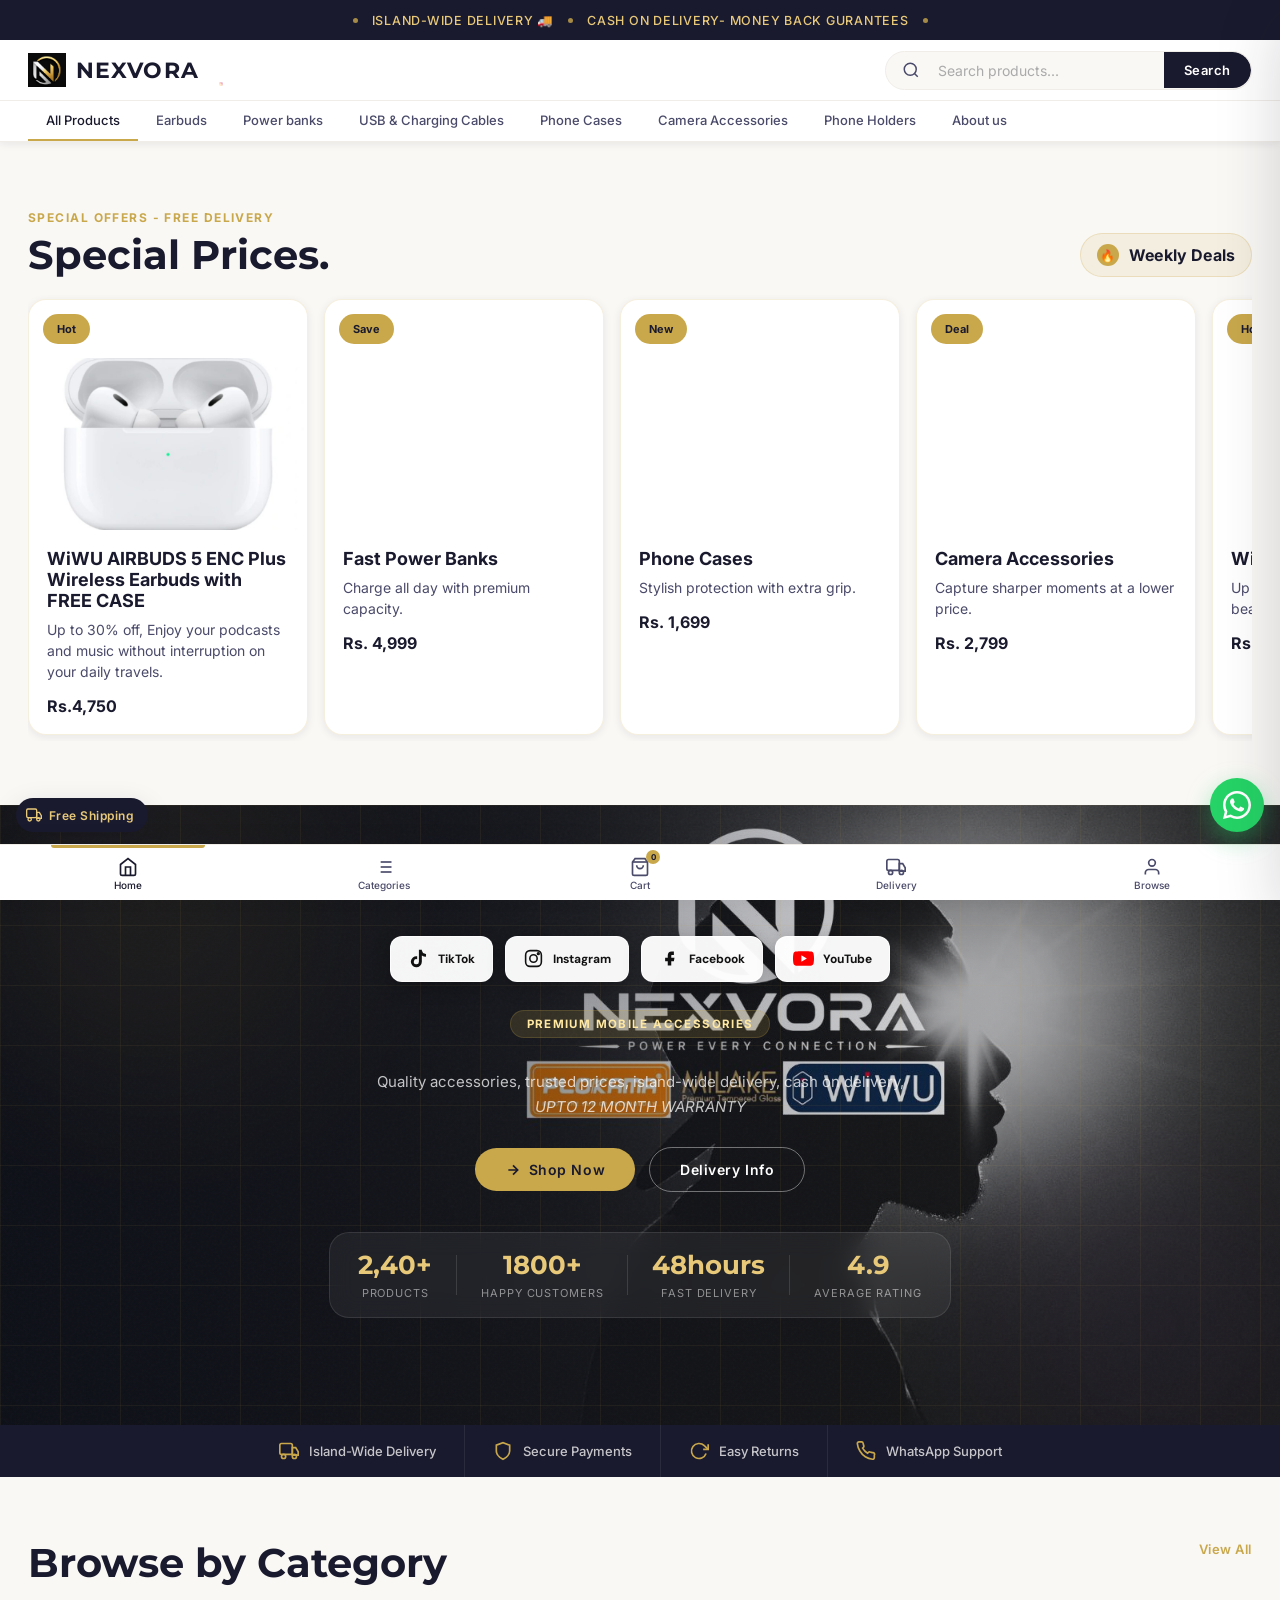
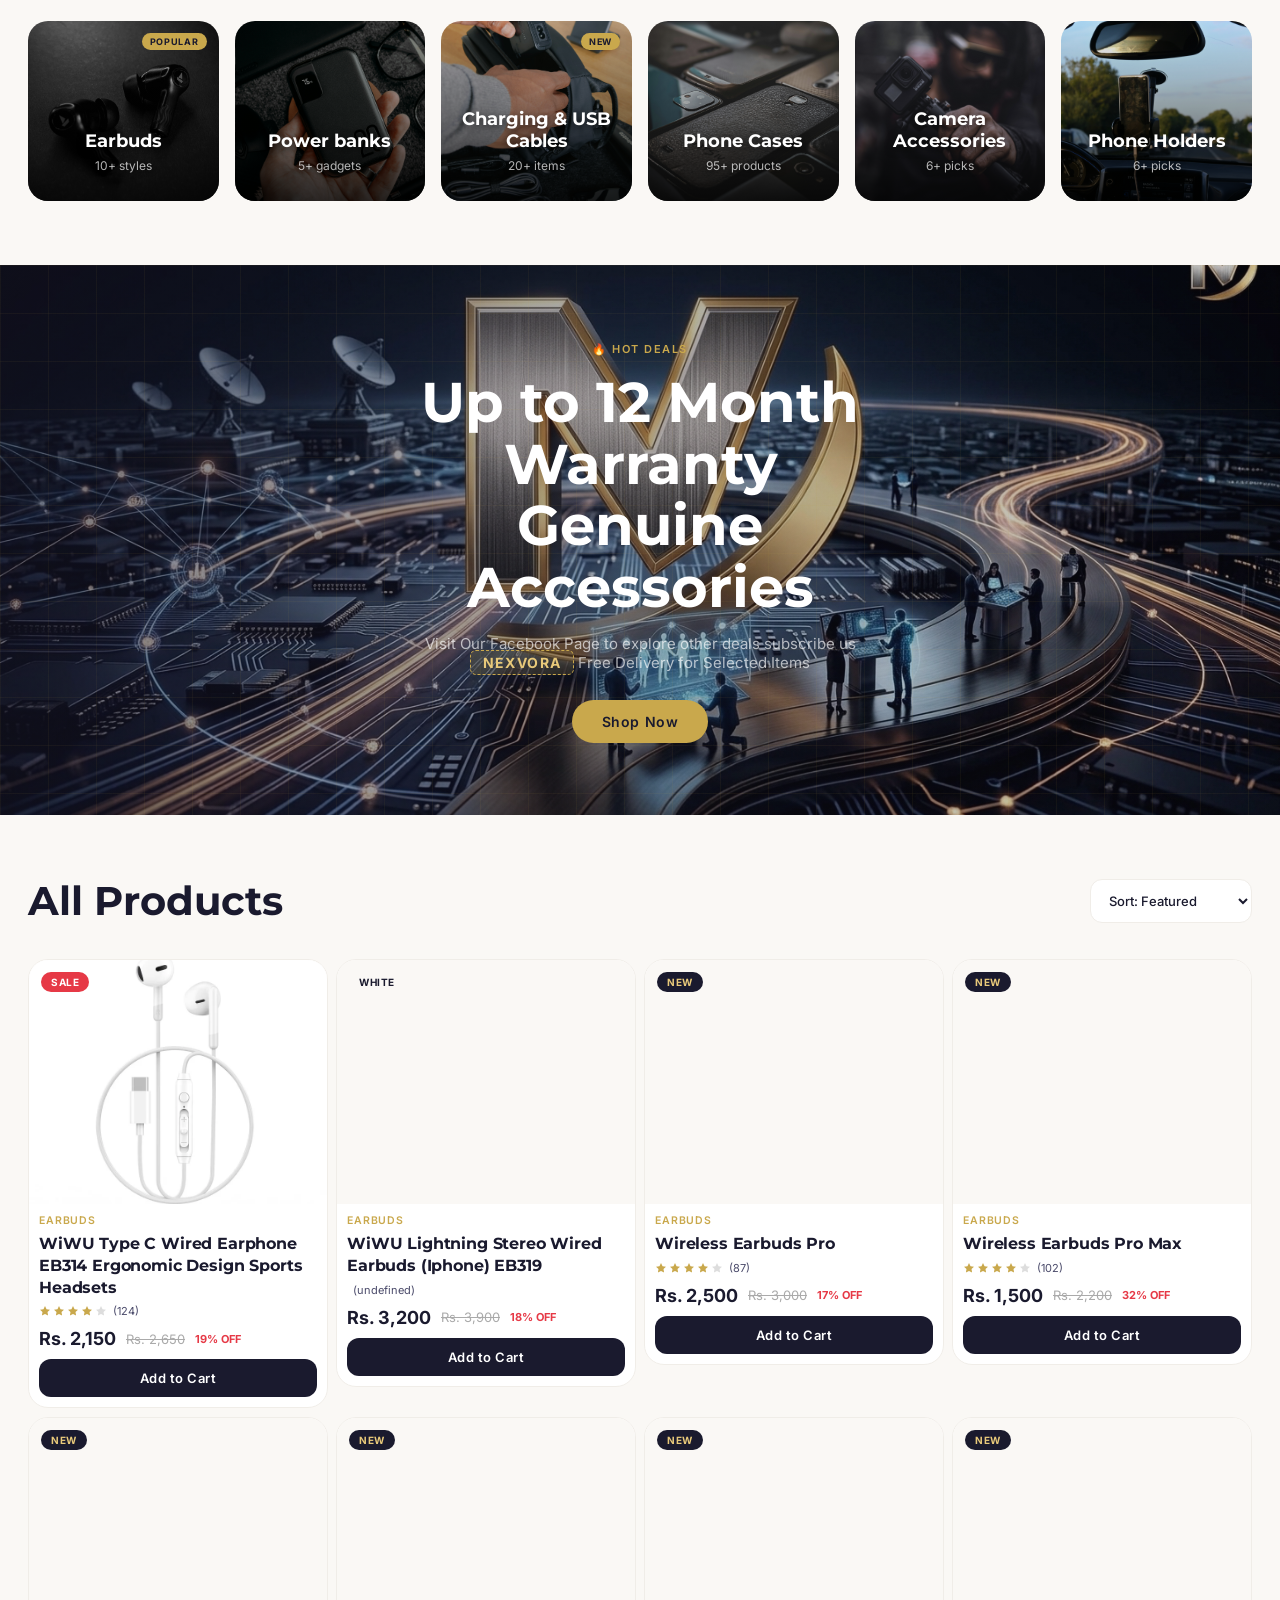
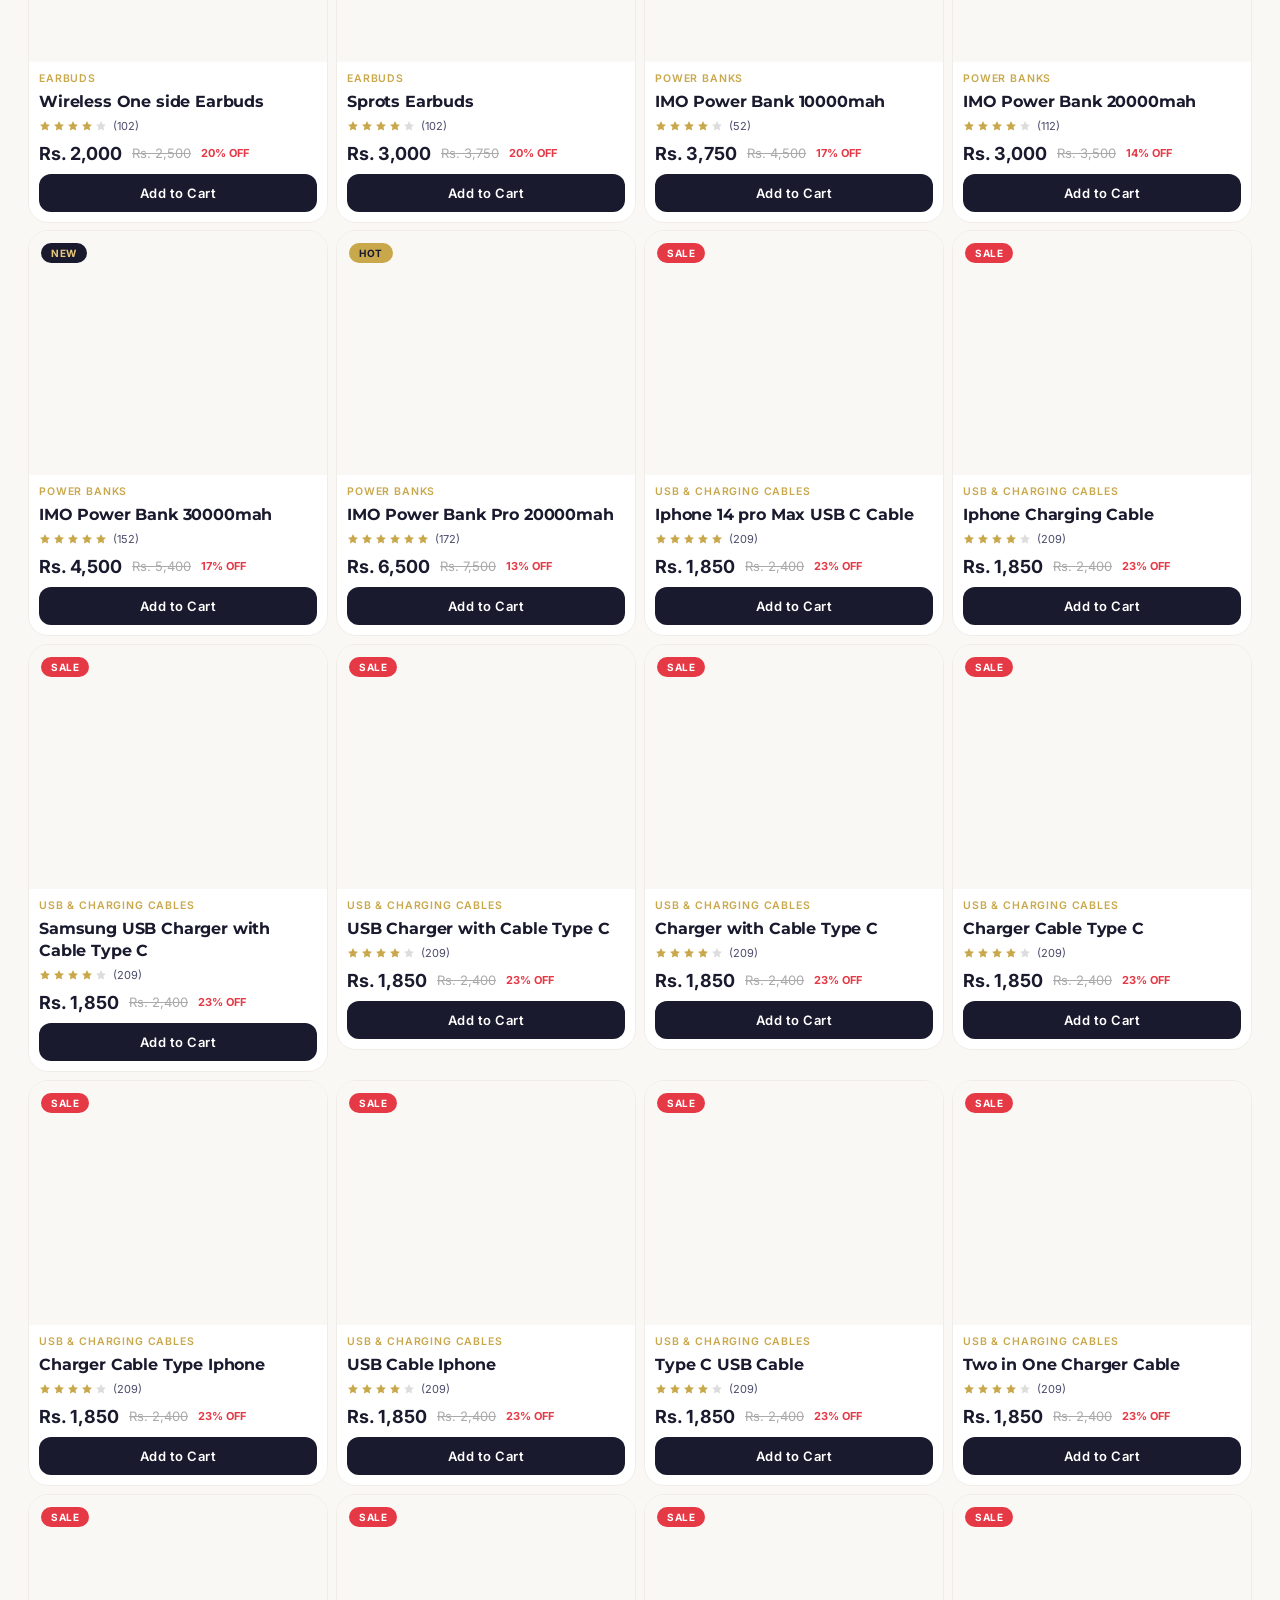
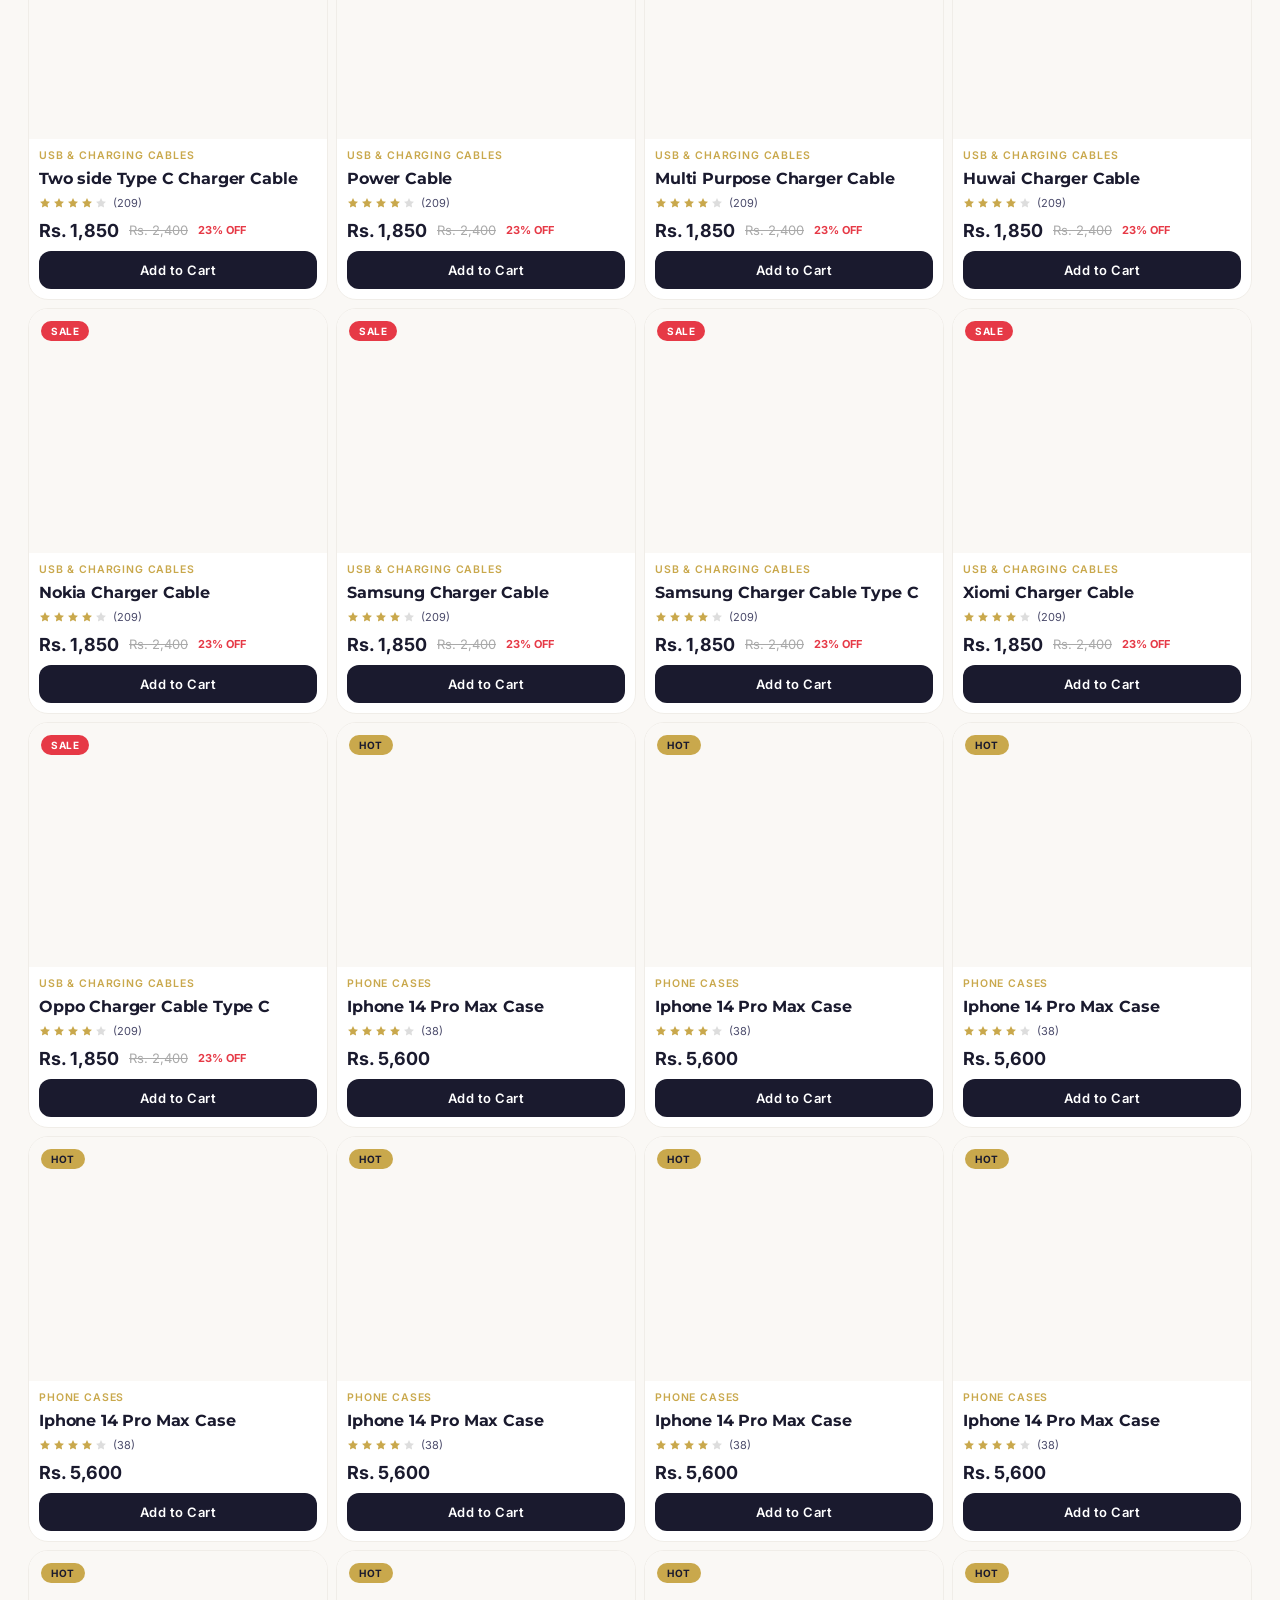
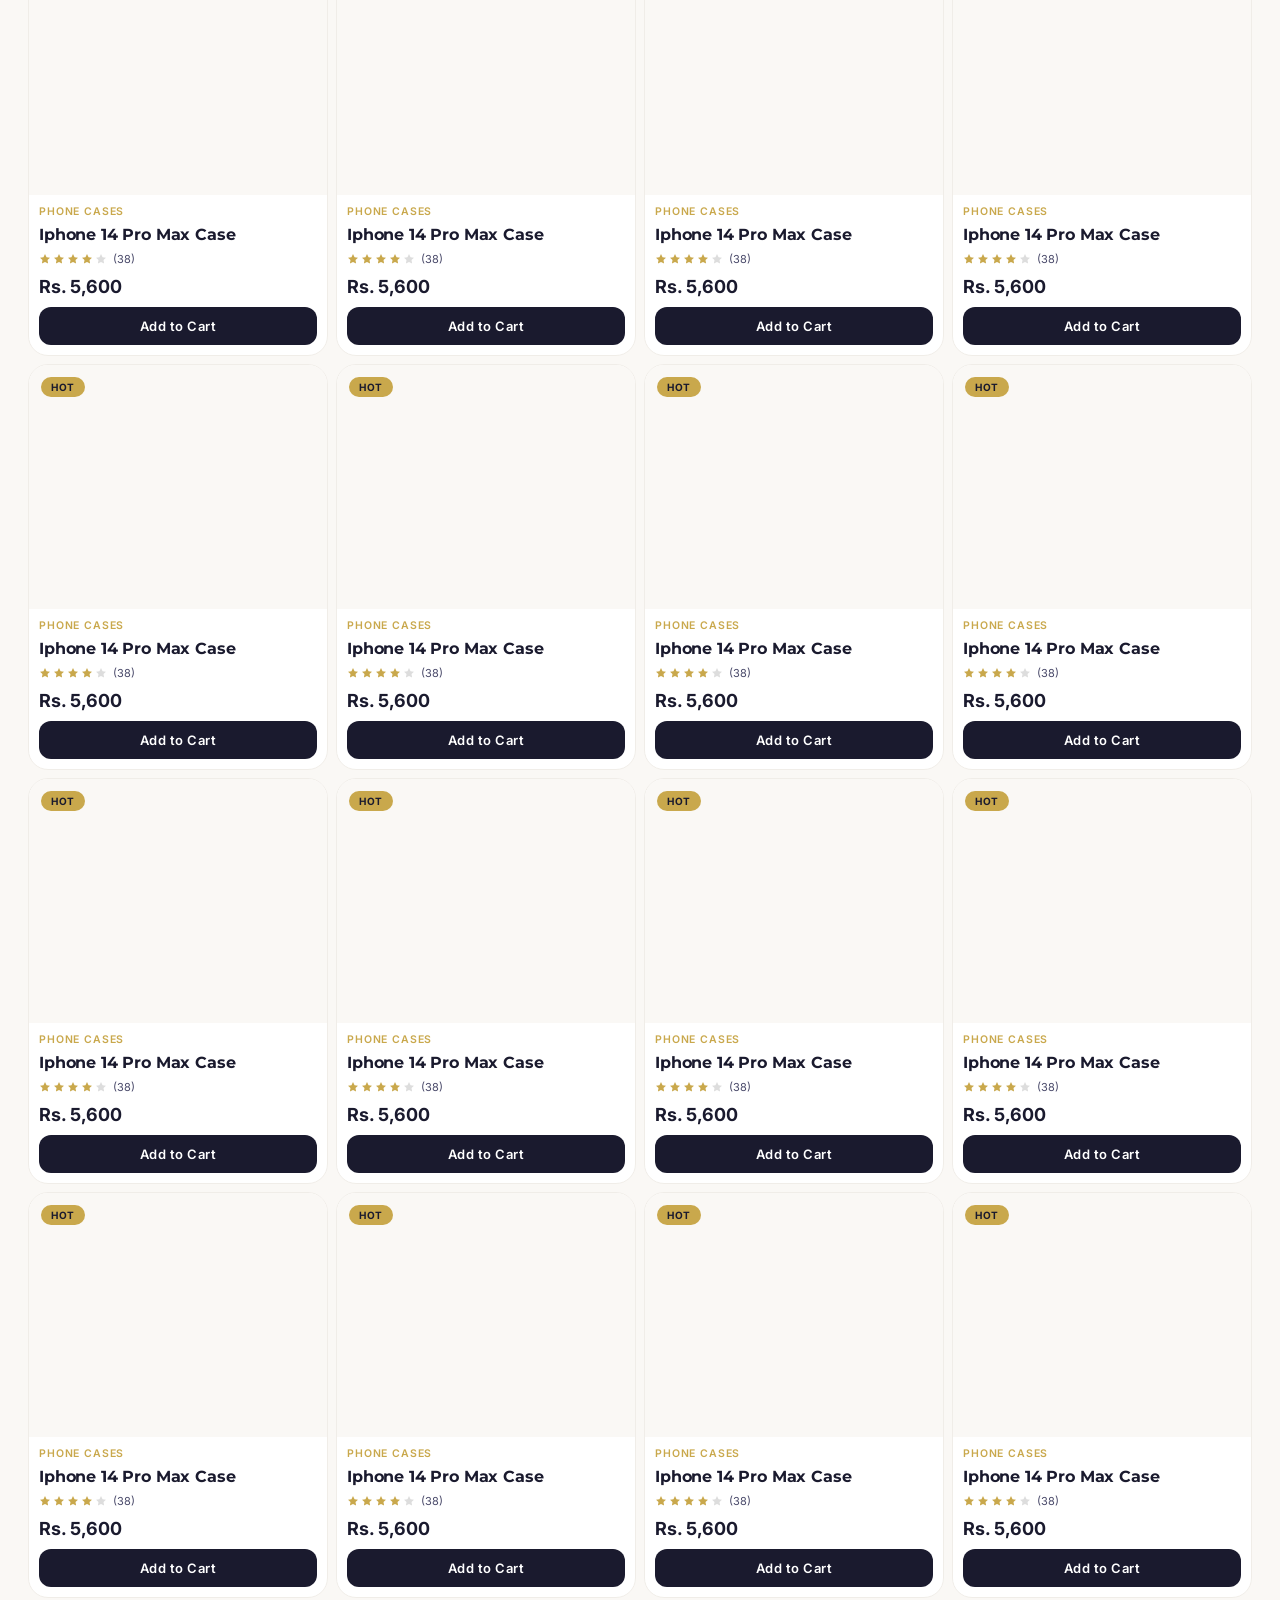
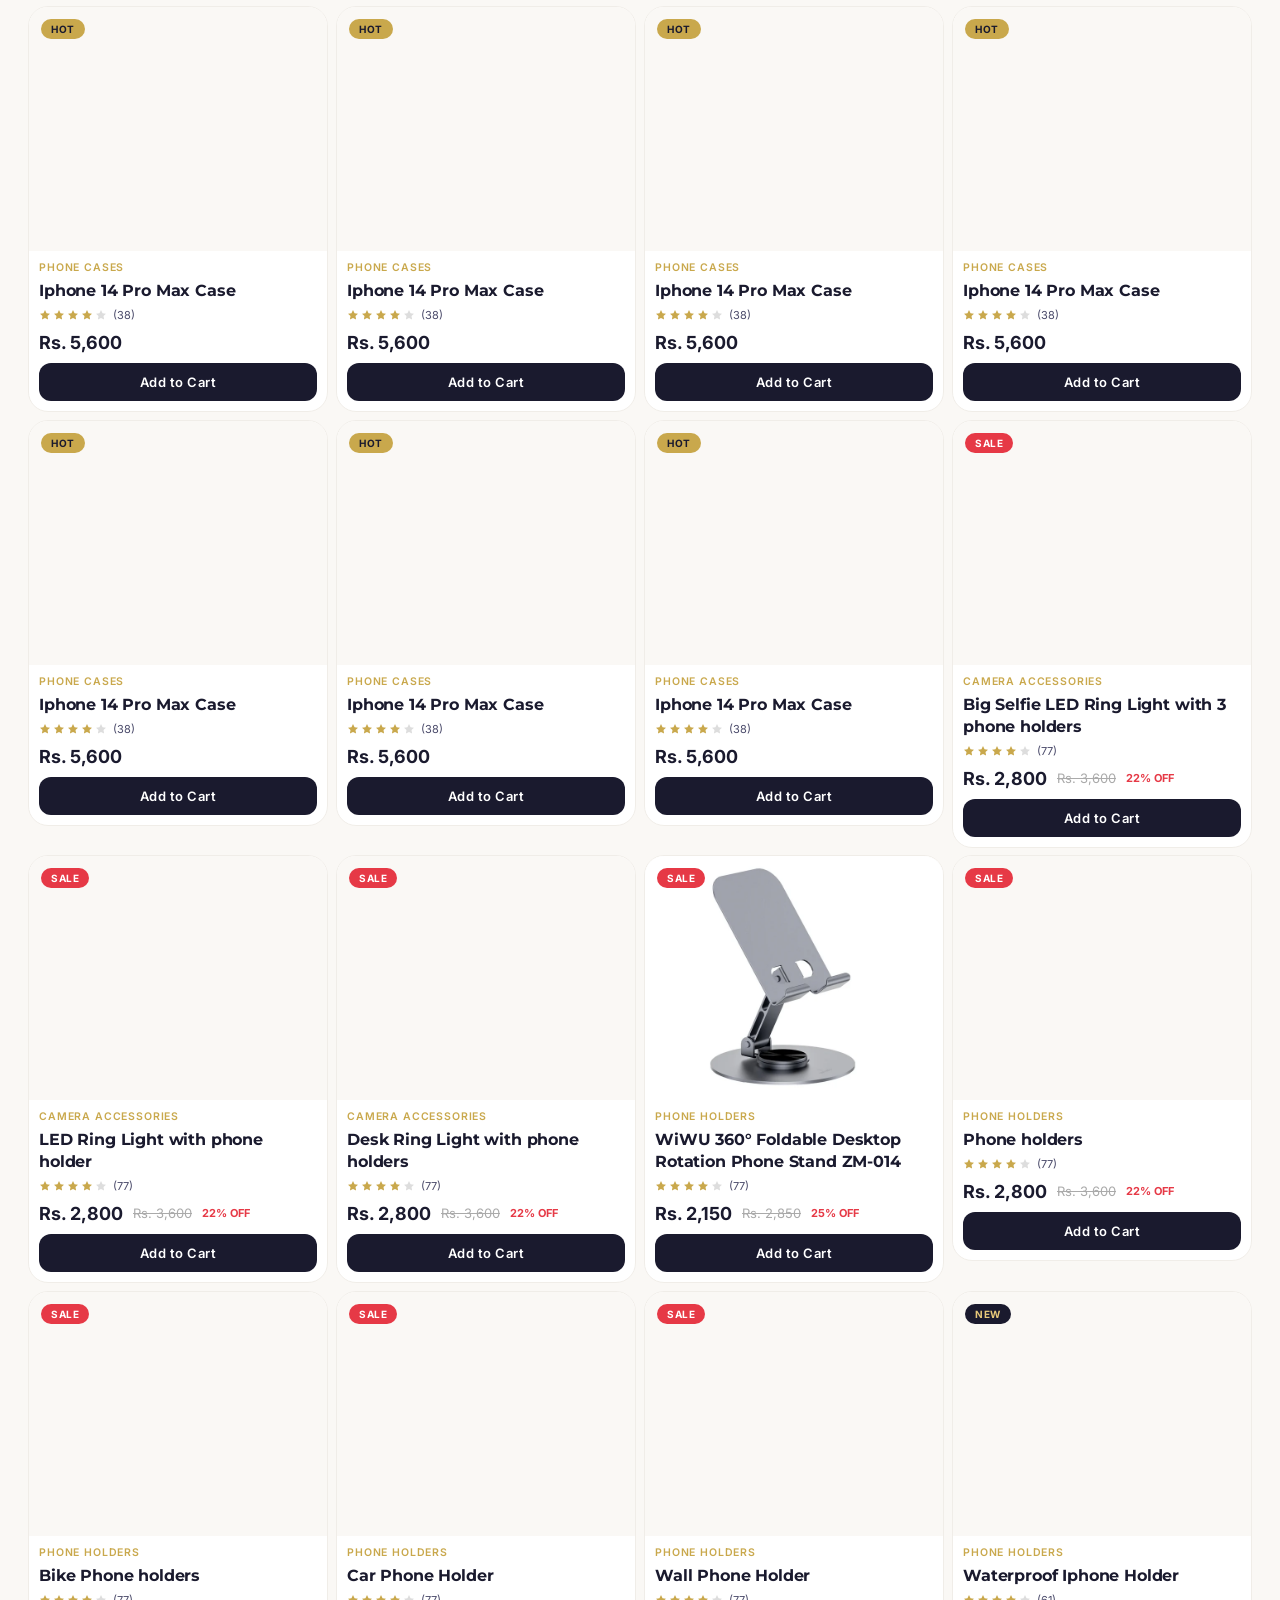
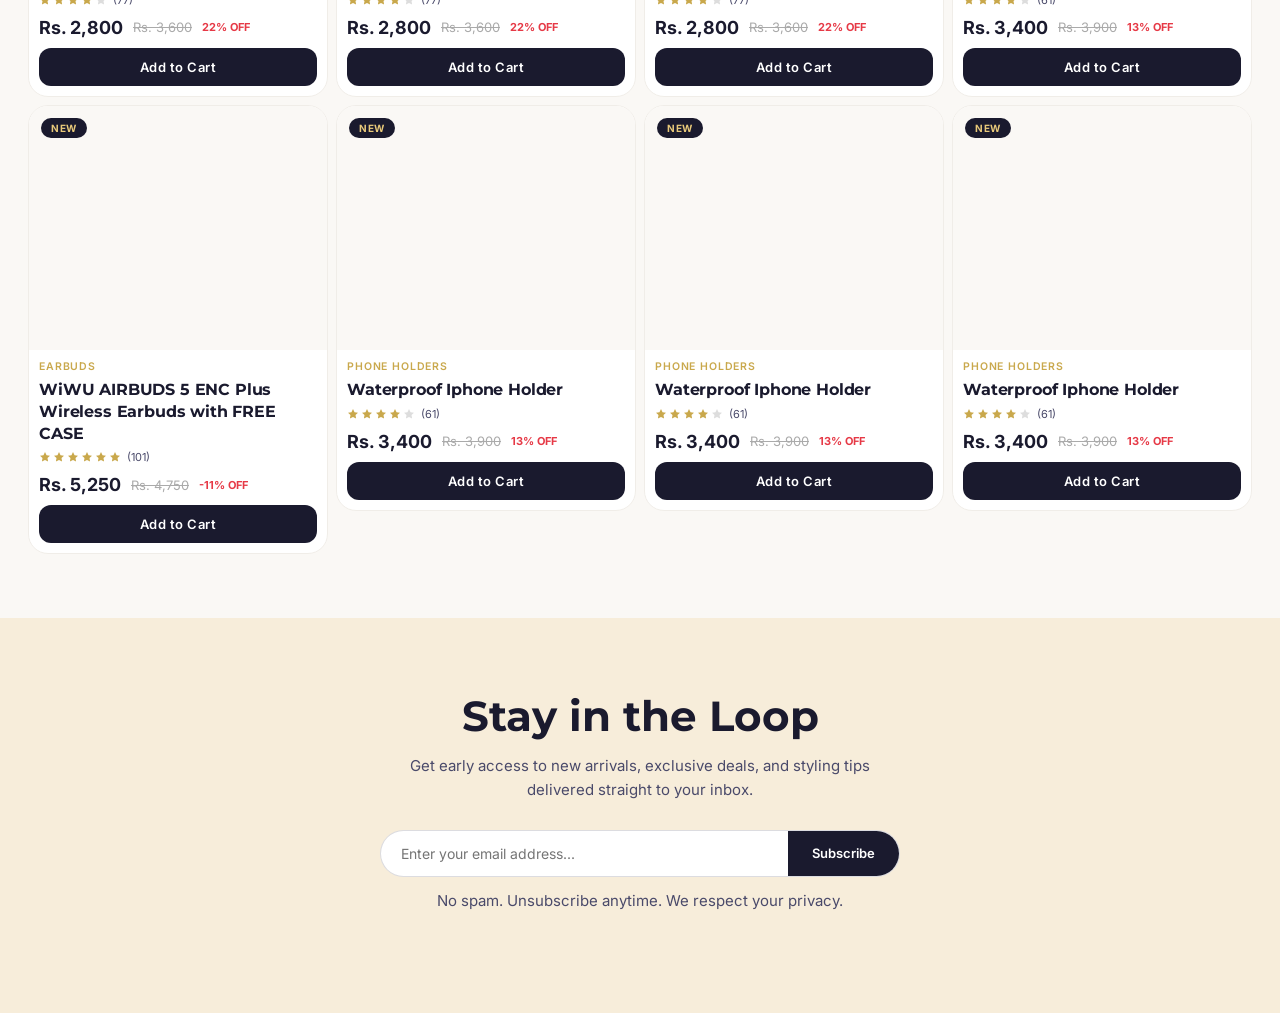
==== index.html @ a7a1289c "Update index.html" ====
<!DOCTYPE html>
<html lang="en">

<head>
  <!-- Google tag (gtag.js) -->
  <script async src="https://www.googletagmanager.com/gtag/js?id=G-Z1TL03NTQK"></script>
  <script>
    window.dataLayer = window.dataLayer || [];
    function gtag() { dataLayer.push(arguments); }
    gtag('js', new Date());

    gtag('conffig', 'G-Z1TL03NTQK');
  </script>
  <meta charset="UTF-8" />
<meta name="viewport" content="width=device-width, initial-scale=1.0" />
  <title>NEXVORA Store</title>
  <link rel="preconnect" href="https://fonts.googleapis.com" />
  <link rel="preconnect" href="https://fonts.gstatic.com" crossorigin />
  <link
    href="https://fonts.googleapis.com/css2?family=Cormorant+Garamond:ital,wght@0,600;0,700;1,600;1,700&family=DM+Sans:wght@400;500;600;700&display=swap"
    rel="stylesheet" />
  <link rel="stylesheet" href="style.css" />
</head>

<body>

  <!-- ANNOUNCEMENT BAR -->
  <div class="announcement-bar">
    <span class="announce-dot"></span>
    Island-Wide Delivery 🚚
    <span class="announce-dot"></span>
    Cash On Delivery- Money Back Gurantees
    <span class="announce-dot"></span>
  </div>

  <!-- TOP HEADER -->
  <header class="top-header" id="mainHeader">
  <div class="header-inner">

  <!-- NEXVORA LOGO -->
  <div class="logo-wrap">
    <a href="index.html" class="logo-link">
      <img src="logo.main.png" alt="NEXVORA logo" class="logo-img" />
      <span class="logo-text">NEXVORA</span>
    </a>
  </div>


  <!-- SOCIAL MEDIA -->
  <div class="nexvora-social">

    <!-- FACEBOOK -->
    <a href="https://www.fb.com/l/6lp1kJRRR"
       target="_blank"
       rel="noopener noreferrer"
       aria-label="Facebook"
       class="social-facebook">

      <svg viewBox="0 0 24 24">
        <path
          d="M24 12.07C24 5.4 18.63 0 12 0S0 5.4 0 12.07c0 6.02 4.39 11.01 10.13 11.93v-8.44H7.08v-3.49h3.05V9.41c0-3.04 1.79-4.72 4.56-4.72 1.32 0 2.7.24 2.7.24v2.98h-1.52c-1.5 0-1.97.94-1.97 1.9v2.28h3.35l-.54 3.49H13.9V24C19.64 23.08 24 18.09 24 12.07z"
          fill="white"/>
      </svg>

    </a>


    <!-- INSTAGRAM -->
    <a href="https://www.instagram.com/nexvoramobile?igsi=MWJvdzByZmJzOWNwag=="
       target="_blank"
       rel="noopener noreferrer"
       aria-label="Instagram"
       class="social-instagram">

      <svg viewBox="0 0 24 24">

        <defs>
          <linearGradient id="igGradient"
            x1="0%" y1="100%"
            x2="100%" y2="0%">

            <stop offset="0%" stop-color="#FFDC80"/>
            <stop offset="25%" stop-color="#FCB045"/>
            <stop offset="50%" stop-color="#F77737"/>
            <stop offset="75%" stop-color="#E1306C"/>
            <stop offset="100%" stop-color="#833AB4"/>

          </linearGradient>
        </defs>

        <rect
          x="2.5"
          y="2.5"
          width="19"
          height="19"
          rx="5.5"
          fill="none"
          stroke="url(#igGradient)"
          stroke-width="2"/>

        <circle
          cx="12"
          cy="12"
          r="4.3"
          fill="none"
          stroke="url(#igGradient)"
          stroke-width="2"/>

        <circle
          cx="17.4"
          cy="6.7"
          r="1.25"
          fill="#E1306C"/>

      </svg>

    </a>

  </div>


  <!-- SEARCH -->
  <div class="header-actions">

    <div class="search-wrap">

      <div class="search-bar">

        <svg class="search-icon-left"
             viewBox="0 0 24 24"
             fill="none"
             stroke="currentColor"
             stroke-width="2">

          <circle cx="11" cy="11" r="8"/>
          <line x1="21" y1="21"
                x2="16.65"
                y2="16.65"/>

        </svg>

        <input
          id="searchInput"
          type="text"
          placeholder="Search products..."
          autocomplete="off"/>

        <button
          class="search-btn"
          id="searchBtn">
          Search
        </button>

      </div>

      <div
        class="SearchS-suggestions"
        id="searchSuggestions">
      </div>

    </div>

  </div>

</div>

    <!-- CATEGORY NAV -->
    <nav class="cat-nav">
      <a href="#" class="cat-link active" data-filter="all">All Products</a>
      <a href="#" class="cat-link" data-filter="Earbuds">Earbuds</a>
      <a href="#" class="cat-link" data-filter="Power banks">Power banks</a>
      <a href="#" class="cat-link" data-filter="USB & Charging Cables">USB &amp; Charging Cables</a>
      <a href="#" class="cat-link" data-filter="Phone Cases">Phone Cases</a>
      <a href="#" class="cat-link" data-filter="Camera Accessories">Camera Accessories</a>
      <a href="#" class="cat-link" data-filter="Phone Holders">Phone Holders</a>
      <a href="delivery.html" class="cat-link">About us</a>
    </nav>
  </header>

  <!-- SPECIAL OFFERS -->
  <section class="special-offers section-wrap">
    <div class="special-header">
      <div>
        <span class="section-eyebrow">SPECIAL OFFERS - FREE DELIVERY</span>
        <h2 class="section-title">Special Prices.</h2>
      </div>
      <div class="special-offers-hook">
        <span>🔥</span>
        Weekly Deals
      </div>
    </div>

   <div class="special-carousel" aria-label="Promotional offers carousel">

  <div class="special-track" id="specialCarousel">

    <!-- SET 1 -->

    <a href="special.html?offer=earbuds" class="special-card">
      <div class="special-card-badge">Hot</div>
      <div class="special-card-img"
           style="background-image:url('image/products/earbuds/AIR5 01.jpg')"></div>
      <div class="special-card-body">
        <h3>WiWU AIRBUDS 5 ENC Plus Wireless Earbuds with FREE CASE</h3>
        <p>Up to 30% off,  Enjoy your podcasts and music without interruption on your daily travels.</p>
        <span class="special-price">Rs.4,750</span>
      </div>
    </a>

    <a href="special.html?offer=powerbanks" class="special-card">
      <div class="special-card-badge">Save</div>
      <div class="special-card-img"
           style="background-image:url('images/products/powerbank.jpg')"></div>
      <div class="special-card-body">
        <h3>Fast Power Banks</h3>
        <p>Charge all day with premium capacity.</p>
        <span class="special-price">Rs. 4,999</span>
      </div>
    </a>

    <a href="special.html?offer=phonecases" class="special-card">
      <div class="special-card-badge">New</div>
      <div class="special-card-img"
           style="background-image:url('images/products/phone-case.jpg')"></div>
      <div class="special-card-body">
        <h3>Phone Cases</h3>
        <p>Stylish protection with extra grip.</p>
        <span class="special-price">Rs. 1,699</span>
      </div>
    </a>

    <a href="special.html?offer=camera" class="special-card">
      <div class="special-card-badge">Deal</div>
      <div class="special-card-img"
           style="background-image:url('images/products/camera-accessory.jpg')"></div>
      <div class="special-card-body">
        <h3>Camera Accessories</h3>
        <p>Capture sharper moments at a lower price.</p>
        <span class="special-price">Rs. 2,799</span>
      </div>
    </a>


    <!-- SET 2 — DUPLICATE -->

    <a href="special.html?offer=earbuds" class="special-card">
      <div class="special-card-badge">Hot</div>
      <div class="special-card-img"
           style="background-image:url('images/products/earbuds.jpg')"></div>
      <div class="special-card-body">
        <h3>Wireless Earbuds</h3>
        <p>Up to 30% off, extra bass for island beats.</p>
        <span class="special-price">Rs. 3,499</span>
      </div>
    </a>

    <a href="special.html?offer=powerbanks" class="special-card">
      <div class="special-card-badge">Save</div>
      <div class="special-card-img"
           style="background-image:url('images/products/powerbank.jpg')"></div>
      <div class="special-card-body">
        <h3>Fast Power Banks</h3>
        <p>Charge all day with premium capacity.</p>
        <span class="special-price">Rs. 4,999</span>
      </div>
    </a>

    <a href="special.html?offer=phonecases" class="special-card">
      <div class="special-card-badge">New</div>
      <div class="special-card-img"
           style="background-image:url('images/products/phone-case.jpg')"></div>
      <div class="special-card-body">
        <h3>Phone Cases</h3>
        <p>Stylish protection with extra grip.</p>
        <span class="special-price">Rs. 1,699</span>
      </div>
    </a>

    <a href="special.html?offer=camera" class="special-card">
      <div class="special-card-badge">Deal</div>
      <div class="special-card-img"
           style="background-image:url('images/products/camera-accessory.jpg')"></div>
      <div class="special-card-body">
        <h3>Camera Accessories</h3>
        <p>Capture sharper moments at a lower price.</p>
        <span class="special-price">Rs. 2,799</span>
      </div>
    </a>

  </div>

</div>
  </section>

  <main>

    <!-- HERO -->
    <section class="hero">
      <div class="hero-bg"></div>
      <div class="hero-grid"></div>
      <div class="hero-orb orb-1"></div>
      <div class="hero-orb orb-2"></div>
      <div class="grain-overlay"></div>

      <div class="hero-content">

       <!-- ORIGINAL SOCIAL MEDIA BUTTONS -->
<div class="hero-socials">

  <!-- TikTok -->
  <a href="https://www.tiktok.com/@nexvora.mobile?_r=1&_t=ZS-98zMTC2Hhnc"
     class="social-original tiktok"
     target="_blank"
     rel="noopener"
     aria-label="Follow us on TikTok">
    <svg viewBox="0 0 24 24" aria-hidden="true">
      <path d="M19.59 6.69a4.83 4.83 0 0 1-3.77-3.93V2h-3.35v13.67a2.9 2.9 0 1 1-2-2.76V9.52a6.3 6.3 0 1 0 5.35 6.22V8.56a8.16 8.16 0 0 0 4.77 1.52V6.73a4.82 4.82 0 0 1-1-.04z"/>
    </svg>
    <span>TikTok</span>
  </a>

  <!-- Instagram -->
  <a href="https://www.instagram.com/nexvoramobile?igsi=MWJvdzByZmJzOWNwag=="
     class="social-original instagram"
     target="_blank"
     rel="noopener"
     aria-label="Follow us on Instagram">
    <svg viewBox="0 0 24 24" aria-hidden="true">
      <rect x="3" y="3" width="18" height="18" rx="5" ry="5"/>
      <circle cx="12" cy="12" r="4.2"/>
      <circle cx="17.5" cy="6.5" r="1"/>
    </svg>
    <span>Instagram</span>
  </a>

  <!-- Facebook -->
  <a href="https://www.fb.com/l/6lp1kJRRR"
     class="social-original facebook"
     target="_blank"
     rel="noopener"
     aria-label="Follow us on Facebook">
    <svg viewBox="0 0 24 24" aria-hidden="true">
      <path d="M14.5 8H17V4h-2.5C11.46 4 10 5.84 10 8.7V11H7v4h3v5h4v-5h3l.7-4H14v-2.1c0-.6.2-.9.5-.9z"/>
    </svg>
    <span>Facebook</span>
  </a>

  <!-- YouTube -->
  <a href="https://youtube.com/@nexvoramobile?si=afiYOVNXUTeXPhGI"
     class="social-original youtube"
     target="_blank"
     rel="noopener"
     aria-label="Subscribe on YouTube">
    <svg viewBox="0 0 24 24" aria-hidden="true">
      <path d="M23.5 6.2a3 3 0 0 0-2.1-2.1C19.5 3.6 12 3.6 12 3.6s-7.5 0-9.4.5A3 3 0 0 0 .5 6.2 31 31 0 0 0 0 12a31 31 0 0 0 .5 5.8 3 3 0 0 0 2.1 2.1c1.9.5 9.4.5 9.4.5s7.5 0 9.4-.5a3 3 0 0 0 2.1-2.1A31 31 0 0 0 24 12a31 31 0 0 0-.5-5.8z"/>
      <path class="play" d="M9.6 15.6 15.8 12 9.6 8.4v7.2z"/>
    </svg>
    <span>YouTube</span>
  </a>

</div>

<span class="hero-eyebrow">PREMIUM MOBILE ACCESSORIES</span>
       <h1 class="hero-title">
 
</h1>
       <p class="hero-sub">
  Quality accessories, trusted prices, island-wide delivery,
  cash on delivery,<br />
  <em>UPTO 12 MONTH WARRANTY</em>
</p>
        <div class="hero-cta-group">
          <button class="btn-primary" onclick="document.getElementById('products').scrollIntoView({behavior:'smooth'})">
            <svg width="16" height="16" viewBox="0 0 24 24" fill="none" stroke="currentColor" stroke-width="2.5">
              <path d="M5 12h14M12 5l7 7-7 7" />
            </svg>
            Shop Now
          </button>
          <a href="delivery.html" class="btn-ghost">Delivery Info</a>
        </div>
      </div>

      <div class="hero-stats">
        <div class="stat-item">
          <span class="stat-num">2,40+</span>
          <span class="stat-label">Products</span>
        </div>
        <div class="stat-divider"></div>
        <div class="stat-item">
          <span class="stat-num">1800+</span>
          <span class="stat-label">Happy Customers</span>
        </div>
        <div class="stat-divider"></div>
        <div class="stat-item">
          <span class="stat-num">48hours</span>
          <span class="stat-label">Fast Delivery</span>
        </div>
        <div class="stat-divider"></div>
        <div class="stat-item">
          <span class="stat-num">4.9</span>
          <span class="stat-label">Average Rating</span>
        </div>
      </div>
    </section>

    <!-- TRUST BAR -->
    <div class="trust-bar">
      <div class="trust-item">
        <svg viewBox="0 0 24 24" fill="none" stroke="currentColor" stroke-width="2">
          <rect x="1" y="3" width="15" height="13" rx="2" />
          <path d="M16 8h4l3 5v4h-7V8z" />
          <circle cx="5.5" cy="18.5" r="2.5" />
          <circle cx="18.5" cy="18.5" r="2.5" />
        </svg>
        <span>Island-Wide Delivery</span>
      </div>
      <div class="trust-item">
        <svg viewBox="0 0 24 24" fill="none" stroke="currentColor" stroke-width="2">
          <path d="M12 22s8-4 8-10V5l-8-3-8 3v7c0 6 8 10 8 10z" />
        </svg>
        <span>Secure Payments</span>
      </div>
      <div class="trust-item">
        <svg viewBox="0 0 24 24" fill="none" stroke="currentColor" stroke-width="2">
          <polyline points="23 4 23 10 17 10" />
          <path d="M20.49 15a9 9 0 1 1-2.12-9.36L23 10" />
        </svg>
        <span>Easy Returns</span>
      </div>
      <div class="trust-item">
        <svg viewBox="0 0 24 24" fill="none" stroke="currentColor" stroke-width="2">
          <path
            d="M22 16.92v3a2 2 0 0 1-2.18 2 19.79 19.79 0 0 1-8.63-3.07A19.5 19.5 0 0 1 4.69 12 19.79 19.79 0 0 1 1.61 3.18 2 2 0 0 1 3.6 1h3a2 2 0 0 1 2 1.72 12.84 12.84 0 0 0 .7 2.81 2 2 0 0 1-.45 2.11L7.91 8.6a16 16 0 0 0 6 6l.94-.94a2 2 0 0 1 2.25-.45 12.84 12.84 0 0 0 2.81.7A2 2 0 0 1 22 16.92z" />
        </svg>
        <span>WhatsApp Support</span>
      </div>
    </div>

    <!-- CATEGORIES -->
    <section id="categories" class="section-wrap">
      <div class="section-header">
        <h2 class="section-title">Browse by Category</h2>
        <a href="products.html" class="section-link">View All</a>
      </div>
      <div class="category-grid">

        <div class="cat-card cat-earbuds" onclick="filterAndScroll('Earbuds')">
          <div class="cat-card-inner">
            <span class="cat-tag">Popular</span>
            <div class="cat-icon">
              <svg viewBox="0 0 24 24" fill="none" stroke="white" stroke-width="1.8">
                <path
                  d="M20.38 3.46L16 2a4 4 0 0 1-8 0L3.62 3.46a2 2 0 0 0-1.34 2.23l.58 3.57a1 1 0 0 0 .99.84H6v10a2 2 0 0 0 2 2h8a2 2 0 0 0 2-2V10h2.15a1 1 0 0 0 .99-.84l.58-3.57a2 2 0 0 0-1.34-2.23z" />
              </svg>
            </div>
            <h3>Earbuds</h3>
            <p>10+ styles</p>
          </div>
        </div>

        <div class="cat-card cat-powerbank" onclick="filterAndScroll('Power banks')">
          <div class="cat-card-inner">
            <div class="cat-icon">
              <svg viewBox="0 0 24 24" fill="none" stroke="white" stroke-width="1.8">
                <rect x="4" y="2" width="16" height="20" rx="2" />
                <line x1="12" y1="18" x2="12.01" y2="18" />
              </svg>
            </div>
            <h3>Power banks</h3>
            <p>5+ gadgets</p>
          </div>
        </div>

        <div class="cat-card cat-cables" onclick="filterAndScroll('USB & Charging Cables')">
          <div class="cat-card-inner">
            <span class="cat-tag">New</span>
            <div class="cat-icon">
              <svg viewBox="0 0 24 24" fill="none" stroke="white" stroke-width="1.8">
                <path d="M3 9l9-7 9 7v11a2 2 0 0 1-2 2H5a2 2 0 0 1-2-2z" />
                <polyline points="9 22 9 12 15 12 15 22" />
              </svg>
            </div>
            <h3>Charging &amp; USB Cables</h3>
            <p>20+ items</p>
          </div>
        </div>

        <div class="cat-card cat-phonecases" onclick="filterAndScroll('Phone Cases')">
          <div class="cat-card-inner">
            <div class="cat-icon">
              <svg viewBox="0 0 24 24" fill="none" stroke="white" stroke-width="1.8">
                <path d="M12 2a5 5 0 0 1 5 5c0 5.25-5 13-5 13S7 12.25 7 7a5 5 0 0 1 5-5z" />
                <circle cx="12" cy="7" r="2" />
              </svg>
            </div>
            <h3>Phone Cases</h3>
            <p>95+ products</p>
          </div>
        </div>

        <div class="cat-card cat-cameras" onclick="filterAndScroll('Camera Accessories')">
          <div class="cat-card-inner">
            <div class="cat-icon">
              <svg viewBox="0 0 24 24" fill="none" stroke="white" stroke-width="1.8">
                <circle cx="12" cy="12" r="10" />
                <polyline points="12 6 12 12 16 14" />
              </svg>
            </div>
            <h3>Camera Accessories</h3>
            <p>6+ picks</p>
          </div>
        </div>

        <div class="cat-card cat-holders" onclick="filterAndScroll('Phone Holders')">
          <div class="cat-card-inner">
            <div class="cat-icon">
              <svg viewBox="0 0 24 24" fill="none" stroke="white" stroke-width="1.8">
                <circle cx="12" cy="12" r="10" />
                <polyline points="12 6 12 12 16 14" />
              </svg>
            </div>
            <h3>Phone Holders</h3>
            <p>6+ picks</p>
          </div>
        </div>

      </div>
    </section>

    <!-- PROMO BANNER -->
   <div class="promo-banner">
  <div class="promo-grid-overlay"></div>
  <div class="promo-content">
        <span class="promo-eyebrow">🔥 HOT DEALS </span>
        <h2>Up to 12 Month Warranty<br />Genuine Accessories</h2>
        <p>
          Visit Our Facebook Page to explore other deals subscribe us 
          <span class="promo-code">NEXVORA</span> Free Delivery for Selected Items
    </p>
        <button class="btn-primary" style="margin:0 auto" onclick="filterAndScroll('all')">
          Shop Now
  </button>
</div>
    </div>

    <!-- PRODUCTS -->
    <section class="section-wrap" id="products">
      <div class="section-header">
        <h2 class="section-title">All Products</h2>
        <select class="sort-select" id="sortSelect">
          <option value="default">Sort: Featured</option>
          <option value="price-low">Price: Low to High</option>
          <option value="price-high">Price: High to Low</option>
          <option value="name">Name: A to Z</option>
        </select>
</div>
      <div class="product-grid" id="productGrid"></div>
    </section>

    <!-- NEWSLETTER -->
    <section class="newsletter-section">
      <div class="newsletter-inner">
        <h2>Stay in the Loop</h2>
        <p>Get early access to new arrivals, exclusive deals, and styling tips delivered straight to your inbox.</p>
        <form class="newsletter-form" id="newsletterForm">
          <input type="email" placeholder="Enter your email address..." required />
          <button type="submit">Subscribe</button>
        </form>
        <p class="newsletter-note">No spam. Unsubscribe anytime. We respect your privacy.</p>
      </div>
    </section>

  </main>

  <!-- FREE SHIPPING BADGE -->
  <a href="products.html?q=free+shipping" class="free-shipping-badge" title="Show products with free shipping"
    role="button">
    <svg viewBox="0 0 24 24" fill="none" stroke="currentColor" stroke-width="2">
      <rect x="1" y="3" width="15" height="13" rx="2" />
      <path d="M16 8h4l3 5v4h-7V8z" />
      <circle cx="5.5" cy="18.5" r="2.5" />
      <circle cx="18.5" cy="18.5" r="2.5" />
    </svg>
    Free Shipping
  </a>

  <!-- WHATSAPP FLOAT -->
  <a class="whatsapp-float" href="https://wa.me/94774207368" target="_blank" rel="noopener"
    aria-label="Chat on WhatsApp">
    <svg viewBox="0 0 24 24" fill="currentColor">
      <path
        d="M17.472 14.382c-.297-.149-1.758-.867-2.03-.967-.273-.099-.471-.148-.67.15-.197.297-.767.966-.94 1.164-.173.199-.347.223-.644.075-.297-.15-1.255-.463-2.39-1.475-.883-.788-1.48-1.761-1.653-2.059-.173-.297-.018-.458.13-.606.134-.133.298-.347.446-.52.149-.174.198-.298.298-.497.099-.198.05-.371-.025-.52-.075-.149-.669-1.612-.916-2.207-.242-.579-.487-.5-.669-.51-.173-.008-.371-.01-.57-.01-.198 0-.52.074-.792.372-.272.297-1.04 1.016-1.04 2.479 0 1.462 1.065 2.875 1.213 3.074.149.198 2.096 3.2 5.077 4.487.709.306 1.262.489 1.694.625.712.227 1.36.195 1.871.118.571-.085 1.758-.719 2.006-1.413.248-.694.248-1.289.173-1.413-.074-.124-.272-.198-.57-.347z" />
      <path
        d="M12 0C5.373 0 0 5.373 0 12c0 2.123.554 4.116 1.522 5.845L0 24l6.335-1.502A11.94 11.94 0 0 0 12 24c6.627 0 12-5.373 12-12S18.627 0 12 0zm0 21.818a9.802 9.802 0 0 1-5.003-1.368l-.357-.213-3.758.891.944-3.67-.233-.376A9.803 9.803 0 0 1 2.182 12C2.182 6.58 6.58 2.182 12 2.182c5.42 0 9.818 4.398 9.818 9.818 0 5.42-4.398 9.818-9.818 9.818z" />
    </svg>
  </a>

  <!-- CART OVERLAY + SIDEBAR -->
  <div class="cart-overlay" id="cartOverlay"></div>
  <aside class="cart-sidebar" id="cartSidebar">
    <div class="cart-header">
      <h3>Your Cart</h3>
      <button class="cart-close" id="cartClose" aria-label="Close cart">
        <svg viewBox="0 0 24 24" fill="none" stroke="currentColor" stroke-width="2">
          <line x1="18" y1="6" x2="6" y2="18" />
          <line x1="6" y1="6" x2="18" y2="18" />
        </svg>
      </button>
    </div>
    <div class="cart-items" id="cartItems">
      <div class="cart-empty" id="cartEmpty">
        <svg viewBox="0 0 24 24" fill="none" stroke="currentColor" stroke-width="1.5">
          <path d="M6 2L3 6v14a2 2 0 0 0 2 2h14a2 2 0 0 0 2-2V6l-3-4z" />
          <line x1="3" y1="6" x2="21" y2="6" />
          <path d="M16 10a4 4 0 0 1-8 0" />
        </svg>
        <p>Your cart is empty</p>
      </div>
    </div>
    <div class="cart-footer" id="cartFooter" style="display:none">
      <div class="cart-total">
        <span>Total</span>
        <span id="cartTotal">Rs. 0</span>
      </div>
      <a id="cartCheckoutBtn" href="#" target="_blank" rel="noopener" class="btn-primary cart-checkout-btn">
        Place Order
      </a>
    </div>
  </aside>

  <!-- BOTTOM NAV -->
  <nav class="bottom-nav-bar">
    <a href="index.html" class="bottom-nav-item active">
      <svg viewBox="0 0 24 24" fill="none" stroke="currentColor" stroke-width="2">
        <path d="M3 9l9-7 9 7v11a2 2 0 0 1-2 2H5a2 2 0 0 1-2-2z" />
        <polyline points="9 22 9 12 15 12 15 22" />
      </svg>
      <span>Home</span>
    </a>
    <a href="#categories" class="bottom-nav-item"
      onclick="event.preventDefault();document.getElementById('categories').scrollIntoView({behavior:'smooth'})">
      <svg viewBox="0 0 24 24" fill="none" stroke="currentColor" stroke-width="2">
        <line x1="8" y1="6" x2="21" y2="6" />
        <line x1="8" y1="12" x2="21" y2="12" />
        <line x1="8" y1="18" x2="21" y2="18" />
        <line x1="3" y1="6" x2="3.01" y2="6" />
        <line x1="3" y1="12" x2="3.01" y2="12" />
        <line x1="3" y1="18" x2="3.01" y2="18" />
      </svg>
      <span>Categories</span>
    </a>
    <a href="#" class="bottom-nav-item" id="navCart">
      <svg viewBox="0 0 24 24" fill="none" stroke="currentColor" stroke-width="2">
        <path d="M6 2L3 6v14a2 2 0 0 0 2 2h14a2 2 0 0 0 2-2V6l-3-4z" />
        <line x1="3" y1="6" x2="21" y2="6" />
        <path d="M16 10a4 4 0 0 1-8 0" />
      </svg>
      <span id="navCartBadge" class="bottom-badge">0</span>
      <span>Cart</span>
    </a>
    <a href="delivery.html" class="bottom-nav-item">
      <svg viewBox="0 0 24 24" fill="none" stroke="currentColor" stroke-width="2">
        <rect x="1" y="3" width="15" height="13" rx="2" />
        <path d="M16 8h4l3 5v4h-7V8z" />
        <circle cx="5.5" cy="18.5" r="2.5" />
        <circle cx="18.5" cy="18.5" r="2.5" />
      </svg>
      <span>Delivery</span>
    </a>
    <a href="products.html" class="bottom-nav-item" aria-label="Browse products">
      <svg viewBox="0 0 24 24" fill="none" stroke="currentColor" stroke-width="2">
        <path d="M20 21v-2a4 4 0 0 0-4-4H8a4 4 0 0 0-4 4v2" />
        <circle cx="12" cy="7" r="4" />
      </svg>
      <span>Browse</span>
    </a>
  </nav>

  <!-- TOAST -->
  <div class="toast" id="toast"></div>

  <script src="script.js"></script>
  <script>
    function filterAndScroll(cat) {
      document.querySelectorAll('.cat-link').forEach(l => l.classList.remove('active'));
      const match = document.querySelector(`.cat-link[data-filter="${cat}"]`);
      if (match) match.classList.add('active');
      activeFilter = cat;
      renderProducts();
      document.getElementById('products').scrollIntoView({ behavior: 'smooth' });
    }
  </script>

</body>

</html>
---- style.css ----
/* ============================================================
   NEXVORA Store — style.css
   ============================================================ */

@import url('https://fonts.googleapis.com/css2?family=Inter:wght@400;500;600;700&family=Montserrat:wght@500;600;700;800&display=swap');

/* ---------- CSS VARIABLES ---------- */
:root {
  --ink:        #1a1a2e;
  --ink-mid:    #2d2d4e;
  --ink-soft:   #4a4a6a;
  --cream:      #faf8f5;
  --cream-dark: #f0ede8;
  --gold:       #c9a84c;
  --gold-light: #e8c97a;
  --gold-pale:  #f7edda;
  --white:      #ffffff;
  --red:        #e63946;
  --green:      #25d366;

  --font-display: 'Montserrat', sans-serif;
--font-body: 'Inter', system-ui, sans-serif;

  --radius-sm:  6px;
  --radius-md:  12px;
  --radius-lg:  20px;
  --radius-xl:  32px;

  --shadow-sm:  0 2px 8px rgba(26,26,46,0.08);
  --shadow-md:  0 8px 28px rgba(26,26,46,0.13);
  --shadow-lg:  0 20px 60px rgba(26,26,46,0.18);

  --header-h:   56px;
  --announce-h: 40px;
  --nav-h:      56px;
  --total-top:  calc(var(--announce-h) + var(--header-h) + 44px);
}

/* ---------- RESET ---------- */
*, *::before, *::after { margin: 0; padding: 0; box-sizing: border-box; }
html { roll-behavior: smooth; }

body {
  font-family: var(--font-body);
  background: var(--cream);
  color: var(--ink);
  padding-bottom: calc(env(safe-area-inset-bottom) + var(--nav-h) + 16px);
  -webkit-font-smoothing: antialiased;
  overflow-x: hidden;
}

a { text-decoration: none; color: inherit; }
button { cursor: pointer; border: none; background: none; font-family: inherit; }
input, select { font-family: inherit; }
img { display: block; max-width: 100%; }

/* ---------- ANNOUNCEMENT BAR ---------- */
.announcement-bar {
  min-height: var(--announce-h);
  height: auto;
  background: var(--ink);
  color: var(--gold-light);
  display: flex;
  align-items: center;
  justify-content: center;
  gap: 14px;
  font-size: 12.5px;
  font-weight: 500;
  letter-spacing: 0.06em;
  text-transform: uppercase;
  position: sticky;
  top: 0;
  z-index: 1200;
  text-align: center;
  padding: 6px 12px;
  flex-wrap: wrap;
}
.announce-dot {
  width: 5px;
  height: 5px;
  border-radius: 50%;
  background: var(--gold);
  opacity: 0.8;
}

/* ---------- TOP HEADER ---------- */
.top-header {
  background: var(--white);
  border-bottom: 1px solid var(--cream-dark);
  position: sticky;
  top: var(--announce-h);
  z-index: 1100;
  box-shadow: var(--shadow-sm);
}
.header-inner {
  display: flex;
  align-items: center;
  gap: 20px;
  padding: 10px 28px;
  flex-wrap: wrap;
  width: 100%;
  max-width: 1280px;
  margin: 0 auto;
}

/* LOGO */
.logo-wrap { min-width: 160px; }
.logo-link {
  display: flex;
  align-items: center;
  gap: 10px;
  text-decoration: none;
}
.logo-img {
  width: 38px;
  height: 38px;
  object-fit: contain;
  display: block;
  flex-shrink: 0;
}
.logo-mark {
  width: 38px;
  height: 38px;
  background: var(--ink);
  color: var(--gold);
  font-family: var(--font-display);
  font-size: 22px;
  font-weight: 700;
  border-radius: var(--radius-sm);
  display: flex;
  align-items: center;
  justify-content: center;
  flex-shrink: 0;
}
.logo-text {
  font-family: var(--font-display);
  font-size: 22px;
  font-weight: 700;
  color: var(--ink);
  letter-spacing: 0.05em;
}

/* SEARCH */
.search-wrap {
  flex: 1;
  max-width: 520px;
  min-width: 240px;
  position: relative;
  width: 100%;
}
.search-bar {
  display: flex;
  align-items: center;
  background: var(--cream);
  border: 1.5px solid var(--cream-dark);
  border-radius: var(--radius-xl);
  overflow: hidden;
  transition: border-color 0.2s;
}
.search-bar:focus-within { border-color: var(--gold); }
.search-icon-left {
  width: 18px;
  height: 18px;
  margin: 0 10px 0 16px;
  color: var(--ink-soft);
  flex-shrink: 0;
}
.search-bar input {
  flex: 1;
  padding: 10px 8px;
  border: none;
  background: transparent;
  outline: none;
  font-size: 14px;
  color: var(--ink);
}
.search-bar input::placeholder { color: #aaa; }
.search-btn {
  background: var(--ink);
  color: var(--white);
  padding: 10px 20px;
  font-size: 13px;
  font-weight: 600;
  letter-spacing: 0.04em;
  border-radius: 0 var(--radius-xl) var(--radius-xl) 0;
  transition: background 0.2s;
}
.search-btn:hover { background: var(--gold); color: var(--ink); }

.search-suggestions {
  position: absolute;
  top: calc(100% + 6px);
  left: 0; right: 0;
  background: var(--white);
  border: 1px solid var(--cream-dark);
  border-radius: var(--radius-md);
  box-shadow: var(--shadow-md);
  z-index: 200;
  display: none;
  overflow: hidden;
}
.suggestion-item {
  padding: 10px 18px;
  font-size: 14px;
  cursor: pointer;
  transition: background 0.15s;
  color: var(--ink);
}
.suggestion-item:hover { background: var(--cream); }

/* HEADER ACTIONS */
.header-actions {
  display: flex;
  align-items: center;
  gap: 4px;
  margin-left: auto;
}
.action-btn {
  width: 40px;
  height: 40px;
  border-radius: 50%;
  display: flex;
  align-items: center;
  justify-content: center;
  position: relative;
  color: var(--ink);
  transition: background 0.18s;
}
.action-btn:hover { background: var(--cream); }
.action-btn svg { width: 20px; height: 20px; }
.badge {
  position: absolute;
  top: 2px; right: 2px;
  background: var(--gold);
  color: var(--ink);
  font-size: 9px;
  font-weight: 700;
  width: 16px; height: 16px;
  border-radius: 50%;
  display: flex;
  align-items: center;
  justify-content: center;
  line-height: 1;
}

/* CAT NAV */
.cat-nav {
  display: flex;
  gap: 0;
  padding: 0 28px;
  border-top: 1px solid var(--cream-dark);
  overflow-x: auto;
  scrollbar-width: none;
}
.cat-nav::-webkit-scrollbar { display: none; }
.cat-link {
  padding: 11px 18px;
  font-size: 13px;
  font-weight: 500;
  color: var(--ink-soft);
  white-space: nowrap;
  border-bottom: 2px solid transparent;
  transition: color 0.2s, border-color 0.2s;
}
.cat-link:hover, .cat-link.active {
  color: var(--ink);
  border-bottom-color: var(--gold);
}

/* ---------- SPECIAL OFFERS ---------- */
.special-offers {
  padding: 24px 28px 40px;
}
.special-header {
  display: flex;
  align-items: flex-end;
  justify-content: space-between;
  gap: 20px;
  margin-bottom: 18px;
}
.special-header .section-eyebrow {
  display: inline-block;
  color: var(--gold);
  letter-spacing: 0.12em;
  text-transform: uppercase;
  font-size: 12px;
  font-weight: 700;
  margin-bottom: 8px;
}
.special-offers-hook {
  display: inline-flex;
  align-items: center;
  gap: 10px;
  padding: 10px 16px;
  border-radius: 999px;
  background: rgba(201,168,76,0.12);
  border: 1px solid rgba(201,168,76,0.25);
  color: var(--ink);
  font-weight: 700;
  letter-spacing: 0.01em;
  animation: specialHook 5.6s ease-in-out infinite;
}
.special-offers-hook span {
  display: inline-flex;
  align-items: center;
  justify-content: center;
  width: 22px;
  height: 22px;
  border-radius: 50%;
  background: var(--gold);
  color: var(--ink);
  font-size: 12px;
}
.special-offers {
  position: relative;
}

.special-carousel {
  overflow: hidden;
  width: 100%;
  position: relative;
  padding: 4px 0 6px;
}

.special-track {
  display: flex;
  gap: 16px;
  width: max-content;
  animation: specialScroll 18s linear infinite;
  will-change: transform;
}

.special-card {
  flex: 0 0 280px;
  text-decoration: none;
  border-radius: 18px;
  overflow: hidden;
  background: var(--white);
  border: 1px solid rgba(201,168,76,0.18);
  box-shadow: var(--shadow-sm);
  transition: transform 0.25s ease, box-shadow 0.25s ease;
}
.special-card:hover {
  transform: translateY(-4px);
  box-shadow: var(--shadow-md);
}

.special-carousel:hover .special-track {
  animation-play-state: paused;
}

@keyframes specialHook {
  0%, 100% { transform: translateY(0); box-shadow: 0 0 0 rgba(201, 168, 76, 0.12); }
  50% { transform: translateY(-2px); box-shadow: 0 6px 18px rgba(201, 168, 76, 0.18); }
}
@keyframes specialScroll {
  from {
    transform: translateX(0);
  }
  to {
    transform: translateX(-50%);
  }
}
.special-card-badge {
  display: inline-flex;
  align-items: center;
  justify-content: center;
  background: var(--gold);
  color: var(--ink);
  font-size: 11px;
  font-weight: 700;
  padding: 8px 14px;
  border-radius: 999px;
  margin: 14px;
  width: fit-content;
}
.special-card-img {
  height: 172px;
  background-size: cover;
  background-position: center;
}
.special-card-body {
  padding: 18px;
}
.special-card-body h3 {
  font-size: 18px;
  margin-bottom: 8px;
  color: var(--ink);
}
.special-card-body p {
  color: var(--ink-soft);
  margin-bottom: 14px;
  font-size: 14px;
  line-height: 1.5;
}
.special-price {
  display: block;
  font-weight: 700;
  color: var(--ink);
}

/* ---------- BUTTONS ---------- */
.btn-primary {
  display: inline-flex;
  align-items: center;
  gap: 8px;
  background: var(--gold);
  color: var(--ink);
  padding: 13px 30px;
  border-radius: var(--radius-xl);
  font-weight: 600;
  font-size: 14px;
  letter-spacing: 0.04em;
  transition: transform 0.18s, box-shadow 0.18s, background 0.18s;
  border: none;
  cursor: pointer;
}
.btn-primary:hover {
  background: var(--gold-light);
  transform: translateY(-1px);
  box-shadow: 0 8px 24px rgba(201,168,76,0.35);
}
.btn-ghost {
  display: inline-flex;
  align-items: center;
  padding: 13px 30px;
  border-radius: var(--radius-xl);
  font-weight: 600;
  font-size: 14px;
  letter-spacing: 0.04em;
  border: 1.5px solid rgba(255,255,255,0.4);
  color: var(--white);
  transition: background 0.18s, border-color 0.18s;
}
.btn-ghost:hover {
  background: rgba(255,255,255,0.12);
  border-color: rgba(255,255,255,0.7);
}

.product-modal {
  display: none;
  position: fixed;
  inset: 0;
  z-index: 9500;
  align-items: center;
  justify-content: center;
  background: rgba(26,26,46,0.4);
  padding: 24px;
}
.product-modal.open {
  display: flex;
}
.product-modal-card {
  position: relative;
  width: min(1080px, 100%);
  max-height: 90vh;
  overflow-y: auto;
  background: var(--white);
  border-radius: var(--radius-xl);
  box-shadow: var(--shadow-lg);
}
.product-modal-backdrop {
  display: flex;
  position: relative;
  inset: 0;
  align-items: center;
  justify-content: center;
}
.product-modal-grid {
  display: grid;
  gap: 28px;
  grid-template-columns: 1.1fr 1fr;
  padding: 28px;
}
.product-modal-gallery {
  display: grid;
  gap: 16px;
}
.product-modal-main {
  border-radius: var(--radius-lg);
  overflow: hidden;
  background: var(--cream);
}
.product-modal-main img {
  width: 100%;
  height: 100%;
  min-height: 360px;
  object-fit: contain;
  object-position: center;
  display: block;
}
.product-gallery-list {
  display: grid;
  grid-template-columns: repeat(4, 1fr);
  gap: 10px;
}
.product-gallery-thumb {
  border: 2px solid transparent;
  border-radius: var(--radius-md);
  overflow: hidden;
  padding: 2px;
  background: var(--white);
  cursor: pointer;
}
.product-gallery-thumb.active {
  border-color: var(--gold);
}
.product-gallery-thumb img {
  width: 100%;
  height: 72px;
  object-fit: contain;
  object-position: center;
  display: block;
  background: var(--white);
}
.product-modal-photo {
  min-width: 0;
  border-radius: var(--radius-lg);
  overflow: hidden;
  background: var(--cream);
}
.product-modal-photo img {
  width: 100%;
  height: 100%;
  object-fit: cover;
}
.product-modal-close {
  position: absolute;
  top: 18px;
  right: 18px;
  width: 42px;
  height: 42px;
  border-radius: 50%;
  background: var(--white);
  border: 1px solid var(--cream-dark);
  font-size: 26px;
  line-height: 1;
  color: var(--ink);
  cursor: pointer;
  box-shadow: var(--shadow-sm);
}
.product-modal-content {
  display: flex;
  flex-direction: column;
  gap: 16px;
}
.product-modal-content h2 {
  font-family: var(--font-display);
  font-size: clamp(26px, 3vw, 34px);
  color: var(--ink);
}
.product-detail-text {
  color: var(--ink-soft);
  line-height: 1.75;
}
.product-detail-form {
  display: grid;
  gap: 16px;
}
.form-row {
  display: grid;
  gap: 8px;
}
.form-row label {
  font-size: 13px;
  font-weight: 600;
  color: var(--ink);
}
.form-row input,
.form-row textarea,
.form-row select {
  width: 100%;
  padding: 12px 14px;
  border-radius: var(--radius-md);
  border: 1.5px solid var(--cream-dark);
  background: var(--cream);
  color: var(--ink);
  outline: none;
}
.form-row textarea {
  min-height: 96px;
  resize: vertical;
}
.qty-row {
  align-items: center;
  grid-template-columns: 1fr auto;
}
.qty-control {
  display: inline-flex;
  align-items: center;
  gap: 10px;
  background: var(--cream);
  border-radius: var(--radius-xl);
  padding: 8px 12px;
}
.qty-count {
  min-width: 30px;
  text-align: center;
  font-weight: 700;
}
.product-delivery-group {
  display: grid;
  gap: 10px;
}
.product-detail-group-label {
  font-size: 13px;
  font-weight: 700;
  color: var(--ink);
}
.delivery-option {
  display: grid;
  grid-template-columns: auto 1fr auto;
  gap: 12px;
  align-items: center;
  padding: 12px 14px;
  border: 1px solid var(--cream-dark);
  border-radius: var(--radius-md);
  background: var(--cream);
  cursor: pointer;
}
.delivery-option input {
  accent-color: var(--gold);
}
.product-summary {
  display: grid;
  gap: 10px;
  padding: 16px;
  border: 1px solid var(--cream-dark);
  border-radius: var(--radius-md);
  background: var(--gold-pale);
}
.product-summary div {
  display: flex;
  justify-content: space-between;
  gap: 20px;
  font-size: 14px;
}
.product-summary-total {
  font-weight: 700;
  font-size: 16px;
}
.detail-actions {
  display: flex;
  gap: 14px;
  flex-wrap: wrap;
}
.detail-add-cart {
  flex: 1;
  justify-content: center;
}
@media (max-width: 960px) {
  .product-modal-grid {
    grid-template-columns: 1fr;
  }
}
@media (max-width: 640px) {
  .product-modal {
    padding: 12px;
  }
  .product-modal-card {
    width: 100%;
  }
}

/* ---------- RESPONSIVE HERO ---------- */
/* ============================================================
   NEXVORA — RESPONSIVE HERO IMAGE
   ============================================================ */
.hero {
  position: relative;
  width: 100%;
  min-height: 620px;
  display: flex;
  align-items: center;
  justify-content: center;
  overflow: hidden;
  padding: 60px 24px 36px;
}

/* HERO BACKGROUND */
.hero-bg {
  position: absolute;
  inset: 0;
  z-index: 0;

  background-image:
    linear-gradient(
      90deg,
      rgba(9, 12, 24, 0.72) 0%,
      rgba(9, 12, 24, 0.55) 38%,
      rgba(9, 12, 24, 0.25) 70%,
      rgba(9, 12, 24, 0.12) 100%
    ),
    url("image/categories/HERO.jpg");

  background-size: cover;
  background-position: center center;
  background-repeat: no-repeat;
}

/* CONTENT ABOVE IMAGE */
.hero-grid,
.hero-orb,
.grain-overlay {
  z-index: 1;
}

.hero-content,
.hero-stats {
  position: relative;
  z-index: 2;
}

.hero-grid,
.hero-orb,
.grain-overlay {
  z-index: 1;
}

.hero-content,
.hero-stats {
  z-index: 2;
}
.hero-grid {
  position: absolute;
  inset: 0;
  background-image:
    linear-gradient(rgba(201,168,76,0.07) 1px, transparent 1px),
    linear-gradient(90deg, rgba(201,168,76,0.07) 1px, transparent 1px);
  background-size: 60px 60px;
}
.hero-orb {
  position: absolute;
  border-radius: 50%;
  filter: blur(80px);
  opacity: 0.4;
}
.orb-1 {
  width: 500px; height: 500px;
  background: radial-gradient(circle, #c9a84c44, transparent 70%);
  top: -150px; left: -100px;
}
.orb-2 {
  width: 400px; height: 400px;
  background: radial-gradient(circle, #5b2d8e44, transparent 70%);
  bottom: -100px; right: -80px;
}
.grain-overlay {
  position: absolute;
  inset: 0;
  background-image: url("data:image/svg+xml,%3Csvg viewBox='0 0 256 256' xmlns='http://www.w3.org/2000/svg'%3E%3Cfilter id='noise'%3E%3CfeTurbulence type='fractalNoise' baseFrequency='0.9' numOctaves='4' stitchTiles='stitch'/%3E%3C/filter%3E%3Crect width='100%25' height='100%25' filter='url(%23noise)' opacity='0.04'/%3E%3C/svg%3E");
  opacity: 0.6;
  pointer-events: none;
}
.special-hero {
  position: relative;
  min-height: 48vh;
  padding: 44px 28px 34px;
  display: flex;
  align-items: center;
  justify-content: center;
  background: radial-gradient(circle at top left, rgba(255,214,95,0.18), transparent 18%),
              radial-gradient(circle at bottom right, rgba(255,255,255,0.08), transparent 24%),
              linear-gradient(135deg, #0f152d 0%, #171f3a 44%, #281d48 100%);
  overflow: hidden;
}
.special-hero::before {
  content: '';
  position: absolute;
  inset: 0;
  background: radial-gradient(circle at center, rgba(255,255,255,0.05), transparent 52%);
  pointer-events: none;
}
.hero-content {
  position: relative;
  z-index: 1;
  max-width: 620px;
  text-align: center;
  animation: heroFadeUp 0.9s cubic-bezier(0.16,1,0.3,1) both;
}

.hero-eyebrow {
  display: inline-block;
  background: rgba(201,168,76,0.16);
  color: #ffe9a2;
  border: 1px solid rgba(201,168,76,0.2);
  padding: 6px 16px;
  border-radius: 999px;
  font-size: 11.5px;
  letter-spacing: 0.12em;
  text-transform: uppercase;
  font-weight: 700;
  margin-bottom: 14px;
}
.hero-hook {
  display: inline-block;
  margin-bottom: 18px;
  font-size: 14px;
  color: rgba(255,255,255,0.82);
  border: 1px solid rgba(255,255,255,0.12);
  background: rgba(255,255,255,0.05);
  padding: 10px 16px;
  border-radius: 999px;
  letter-spacing: 0.02em;
}
.hero-title {
  font-family: var(--font-display);
  font-size: clamp(40px, 5vw, 64px);
  font-weight: 700;
  color: #fff;
  line-height: 1.06;
  margin-bottom: 18px;
}
.hero-title em {
  font-style: italic;
  color: var(--gold-light);
}
.hero-sub {
  font-size: 15px;
  color: rgba(255,255,255,0.74);
  margin-bottom: 28px;
  line-height: 1.65;
  max-width: 600px;
  margin-left: auto;
  margin-right: auto;
}
.hero-cta-group {
  display: flex;
  align-items: center;
  gap: 14px;
  justify-content: center;
  flex-wrap: wrap;
}
.hero-feature-list {
  display: inline-flex;
  flex-wrap: wrap;
  gap: 10px;
  justify-content: center;
  margin-top: 20px;
}
.hero-feature-list span {
  display: inline-flex;
  align-items: center;
  justify-content: center;
  padding: 8px 14px;
  background: rgba(255,255,255,0.08);
  border: 1px solid rgba(255,255,255,0.12);
  color: rgba(255,255,255,0.9);
  border-radius: 999px;
  font-size: 12.5px;
  font-weight: 600;
}
.hero-stats {
  position: relative;
  z-index: 1;
  display: flex;
  align-items: center;
  gap: 24px;
  margin-top: 40px;
  padding: 16px 28px;
  background: rgba(255,255,255,0.06);
  border: 1px solid rgba(255,255,255,0.1);
  border-radius: var(--radius-lg);
  backdrop-filter: blur(12px);
  animation: heroFadeUp 0.9s 0.2s cubic-bezier(0.16,1,0.3,1) both;
}
.stat-item { text-align: center; }
.stat-num {
  display: block;
  font-family: var(--font-display);
  font-size: 26px;
  font-weight: 700;
  color: var(--gold-light);
}
.stat-label {
  font-size: 11px;
  color: rgba(255,255,255,0.5);
  text-transform: uppercase;
  letter-spacing: 0.08em;
}
.stat-divider {
  width: 1px;
  height: 40px;
  background: rgba(255,255,255,0.12);
}

/* ---------- TRUST BAR ---------- */
.trust-bar {
  background: var(--ink);
  display: flex;
  align-items: center;
  justify-content: center;
  gap: 0;
  flex-wrap: wrap;
}
.trust-item {
  display: flex;
  align-items: center;
  gap: 10px;
  padding: 16px 28px;
  font-size: 13px;
  font-weight: 500;
  color: rgba(255,255,255,0.75);
  border-right: 1px solid rgba(255,255,255,0.08);
}
.trust-item:last-child { border-right: none; }
.trust-item svg { width: 20px; height: 20px; color: var(--gold); flex-shrink: 0; }

/* ---------- SECTIONS ---------- */
.section-wrap {
  max-width: 1280px;
  margin: 0 auto;
  padding: 64px 28px;
}
.section-header {
  display: flex;s
  align-items: flex-end;
  justify-content: space-between;
  margin-bottom: 36px;
}
.section-title {
  font-family: var(--font-display);
  font-size: clamp(28px, 4vw, 40px);
  font-weight: 700;
  color: var(--ink);
  line-height: 1.1;
}
.section-link {
  font-size: 13px;
  font-weight: 600;
  color: var(--gold);
  letter-spacing: 0.04em;
  border-bottom: 1px solid transparent;
  transition: border-color 0.2s;
  padding-bottom: 2px;
}
.section-link:hover { border-bottom-color: var(--gold); }

/* ---------- CATEGORY GRID ---------- */
.category-grid {
  display: grid;
  grid-template-columns: repeat(auto-fit, minmax(180px, 1fr));
  gap: 16px;
}
.cat-card {
  border-radius: var(--radius-lg);
  overflow: hidden;
  cursor: pointer;
  transition: transform 0.28s cubic-bezier(0.34,1.56,0.64,1), box-shadow 0.28s;
  position: relative;
  min-height: 180px;
  display: flex;
  align-items: stretch;
}
.cat-card:hover {
  transform: translateY(-6px);
  box-shadow: var(--shadow-lg);
}
.cat-card-inner {
  display: flex;
  flex-direction: column;
  align-items: center;
  justify-content: center;
  padding: 28px 20px;
  width: 100%;
  gap: 12px;
  position: relative;
}
.cat-tag {
  position: absolute;
  top: 12px; right: 12px;
  background: var(--gold);
  color: var(--ink);
  font-size: 9px;
  font-weight: 700;
  text-transform: uppercase;
  letter-spacing: 0.08em;
  padding: 3px 8px;
  border-radius: 99px;
}
/* ---------- CATEGORY GRID ---------- */

.category-grid {
  display: grid;
  grid-template-columns: repeat(auto-fit, minmax(180px, 1fr));
  gap: 16px;
}

.cat-card {
  border-radius: var(--radius-lg);
  overflow: hidden;
  cursor: pointer;
  transition: transform 0.28s cubic-bezier(0.34,1.56,0.64,1),
              box-shadow 0.28s;
  position: relative;
  min-height: 180px;
  display: flex;
  align-items: stretch;
}

/* Dark overlay over image */
.cat-card::after {
  content: '';
  position: absolute;
  inset: 0;
  background: linear-gradient(
    to top,
    rgba(0,0,0,0.78) 0%,
    rgba(0,0,0,0.35) 45%,
    rgba(0,0,0,0.05) 100%
  );
  z-index: 0;
}

.cat-card:hover {
  transform: translateY(-6px);
  box-shadow: var(--shadow-lg);
}

.cat-card-inner {
  display: flex;
  flex-direction: column;
  align-items: center;
  justify-content: flex-end;
  padding: 28px 20px;
  width: 100%;
  min-height: 180px;
  gap: 6px;
  position: relative;
  z-index: 1;
  text-align: center;
}

.cat-tag {
  position: absolute;
  top: 12px;
  right: 12px;
  background: var(--gold);
  color: var(--ink);
  font-size: 9px;
  font-weight: 700;
  text-transform: uppercase;
  letter-spacing: 0.08em;
  padding: 3px 8px;
  border-radius: 99px;
  z-index: 2;
}

/* Category name */
.cat-card h3 {
  font-family: var(--font-display);
  font-size: 20px;
  font-weight: 700;
  color: #fff;
  text-shadow: 0 2px 8px rgba(0,0,0,0.7);
  margin: 0;
  position: relative;
  z-index: 2;
}

/* Category description */
.cat-card p {
  font-size: 12px;
  color: rgba(255,255,255,0.9);
  text-shadow: 0 1px 5px rgba(0,0,0,0.7);
  margin: 0;
  position: relative;
  z-index: 2;
}
.cat-card h3 {
  font-family: var(--font-display);
  font-size: 18px;
  font-weight: 700;
  color: var(--white);
}
.cat-card p { font-size: 12px; color: rgba(255,255,255,0.7); }

.cat-earbuds {
  background-image: url("image/images/categories/earbudcate.jpg");
  background-size: cover;
  background-position: center;
}

.cat-powerbank {
  background-image: url("image/images/categories/powerbankcate.jpg");
  background-size: cover;
  background-position: center;
}

.cat-cables {
  background-image: url("image/images/categories/cablescate.jpg");
  background-size: cover;
  background-position: center;
}

.cat-phonecases {
  background-image: url("image/images/categories/phonecasecate.jpg");
  background-size: cover;
  background-position: center;
}

.cat-cameras {
  background-image: url("image/images/categories/cameraacccate.jpg");
  background-size: cover;
  background-position: center;
}
.cat-holders {
  background-image: url("image/images/categories/phoneholders.jpg");
  background-size: cover;
  background-position: center;
}

/* ---------- PROMO BANNER ---------- */
.promo-banner {
  position: relative;
  overflow: hidden;
  margin: 0;
  padding: 72px 28px;
  min-height: 440px;
  display: flex;
  align-items: center;
  justify-content: center;
  text-align: center;

  background-image:
    linear-gradient(
      90deg,
      rgba(26, 26, 46, 0.93) 0%,
      rgba(26, 26, 46, 0.80) 50%,
      rgba(26, 26, 46, 0.52) 100%
    ),
    url("image/bannerad.jpg");

  background-size: cover;
  background-position: center;
  background-repeat: no-repeat;
}

.promo-grid-overlay {
  position: absolute;
  inset: 0;
  z-index: 1;
  pointer-events: none;

  background-image:
    linear-gradient(rgba(201, 168, 76, 0.06) 1px, transparent 1px),
    linear-gradient(90deg, rgba(201, 168, 76, 0.06) 1px, transparent 1px);

  background-size: 48px 48px;
}
.promo-content {
  position: relative;
  z-index: 1;
  max-width: 520px;
  margin: 0 auto;
}
.promo-content {
  position: relative;
  z-index: 2;
}
.promo-eyebrow {
  display: inline-block;
  color: var(--gold);
  font-size: 11px;
  letter-spacing: 0.14em;
  text-transform: uppercase;
  font-weight: 600;
  margin-bottom: 16px;
}
.promo-content h2 {
  font-family: var(--font-display);
  font-size: clamp(34px, 5vw, 56px);
  font-weight: 700;
  color: var(--white);
  line-height: 1.1;
  margin-bottom: 16px;
}
.promo-content p {
  font-size: 15px;
  color: rgba(255,255,255,0.65);
  margin-bottom: 28px;
}
.promo-code {
  background: rgba(201,168,76,0.15);
  border: 1px dashed var(--gold);
  padding: 3px 12px;
  border-radius: 6px;
  color: var(--gold-light);
  letter-spacing: 0.1em;
  font-size: 14px;
  font-weight: 700;
}

/* ---------- PRODUCT GRID ---------- */
.product-grid {
  display: grid;
  grid-template-columns: repeat(4, minmax(0, 1fr));
  gap: 8px;
  align-items: start;
}
.product-card {
  background: var(--white);
  border-radius: var(--radius-lg);
  overflow: hidden;
  border: 1px solid var(--cream-dark);
  transition: transform 0.28s cubic-bezier(0.34,1.56,0.64,1), box-shadow 0.28s;
  position: relative;
  display: flex;
  flex-direction: column;
  animation: popIn 0.5s ease both;
}
.product-card:hover {
  transform: translateY(-5px);
  box-shadow: var(--shadow-md);
}
.product-image-wrap {
  position: relative;
  padding-top: 82%;
  background: var(--cream);
  overflow: hidden;
}
.product-image-wrap img {
  position: absolute;
  inset: 0;
  width: 100%;
  height: 100%;
  object-fit: cover;
  transition: transform 0.4s ease;
}
.product-card:hover .product-image-wrap img {
  transform: scale(1.06);
}
.product-badge {
  position: absolute;
  top: 12px; left: 12px;
  padding: 4px 10px;
  border-radius: 99px;
  font-size: 10px;
  font-weight: 700;
  text-transform: uppercase;
  letter-spacing: 0.06em;
  z-index: 1;
}
.badge-sale { background: var(--red); color: var(--white); }
.badge-new  { background: var(--ink); color: var(--gold-light); }
.badge-hot  { background: var(--gold); color: var(--ink); }

.wishlist-btn {
  position: absolute;
  top: 10px; right: 10px;
  width: 34px; height: 34px;
  border-radius: 50%;
  background: var(--white);
  border: none;
  cursor: pointer;
  display: flex;
  align-items: center;
  justify-content: center;
  opacity: 0;
  transform: scale(0.8);
  transition: opacity 0.2s, transform 0.2s;
  z-index: 2;
  box-shadow: var(--shadow-sm);
}
.wishlist-btn svg { width: 16px; height: 16px; color: var(--ink-soft); transition: color 0.2s; }
.wishlist-btn.active svg { color: var(--red); fill: var(--red); }
.product-card:hover .wishlist-btn {
  opacity: 1;
  transform: scale(1);
}

.product-info {
  padding: 10px;
  display: flex;
  flex-direction: column;
  gap: 6px;
  flex: 1;
}
.product-category-tag {
  font-size: 10.5px;
  color: var(--gold);
  font-weight: 600;
  text-transform: uppercase;
  letter-spacing: 0.08em;
}
.product-name {
  font-family: var(--font-display);
  font-size: 16px;
  font-weight: 700;
  letter-spacing: -0.01em;
  color: var(--ink);
  line-height: 1.35;
}
.product-rating {
  display: flex;
  align-items: center;
  gap: 6px;
}
.stars { display: flex; gap: 2px; }
.star { width: 12px; height: 12px; fill: var(--gold); }
.star-empty { fill: #ddd; }
.rating-count { font-size: 11px; color: var(--ink-soft); }

.product-price-row {
  display: flex;
  align-items: center;
  gap: 10px;
  margin-top: 4px;
}
.product-price {
  font-size: 18px;
  font-weight: 700;
  color: var(--ink);
}
.product-price-old {
  font-size: 13px;
  color: #aaa;
  text-decoration: line-through;
}
.product-discount {
  font-size: 11px;
  font-weight: 700;
  color: var(--red);
}

.add-to-cart-btn {
  margin: 0 10px 10px;
  width: calc(100% - 20px);
  padding: 11px;
  background: var(--ink);
  color: var(--white);
  border-radius: var(--radius-md);
  font-size: 13px;
  font-weight: 600;
  letter-spacing: 0.04em;
  transition: background 0.2s, transform 0.15s;
  border: none;
  cursor: pointer;
}
.add-to-cart-btn:hover {
  background: var(--gold);
  color: var(--ink);
  transform: scale(1.02);
}
.add-to-cart-btn:active { transform: scale(0.98); }

/* SORT SELECT */
.sort-select {
  padding: 9px 14px;
  border: 1.5px solid var(--cream-dark);
  border-radius: var(--radius-md);
  background: var(--white);
  font-size: 13px;
  font-weight: 500;
  color: var(--ink);
  outline: none;
  cursor: pointer;
  transition: border-color 0.2s;
}
.sort-select:focus { border-color: var(--gold); }

/* ---------- NEWSLETTER ---------- */
.newsletter-section {
  background: var(--gold-pale);
  padding: 72px 28px;
  text-align: center;
}
.newsletter-inner { max-width: 520px; margin: 0 auto; }
.newsletter-inner h2 {
  font-family: var(--font-display);
  font-size: clamp(28px, 4vw, 42px);
  font-weight: 700;
  color: var(--ink);
  margin-bottom: 12px;
}
.newsletter-inner p {
  font-size: 15px;
  color: var(--ink-soft);
  margin-bottom: 28px;
  line-height: 1.6;
}
.newsletter-form {
  display: flex;
  gap: 0;
  border-radius: var(--radius-xl);
  overflow: hidden;
  border: 1.5px solid rgba(26,26,46,0.15);
  background: var(--white);
}
.newsletter-form input {
  flex: 1;
  padding: 14px 20px;
  border: none;
  outline: none;
  font-size: 14px;
  background: transparent;
  color: var(--ink);
}
.newsletter-form button {
  background: var(--ink);
  color: var(--white);
  padding: 14px 24px;
  font-size: 13px;
  font-weight: 600;
  cursor: pointer;
  transition: background 0.2s;
  white-space: nowrap;
  border: none;
}
.newsletter-form button:hover { background: var(--gold); color: var(--ink); }
.newsletter-note { font-size: 12px; color: #aaa; margin-top: 12px; }

/* ---------- FREE SHIPPING BADGE ---------- */
.free-shipping-badge {
  position: fixed;
  left: 16px;
  bottom: calc(var(--nav-h) + 12px);
  background: var(--ink);
  color: var(--gold-light);
  padding: 9px 14px 9px 10px;
  border-radius: 999px;
  font-size: 12px;
  font-weight: 600;
  z-index: 9000;
  box-shadow: var(--shadow-md);
  display: inline-flex;
  align-items: center;
  gap: 7px;
  letter-spacing: 0.04em;
  animation: slideInLeft 0.7s 1s cubic-bezier(0.34,1.56,0.64,1) both;
  cursor: pointer;
  text-decoration: none;
}
.free-shipping-badge:hover {
  background: rgba(255, 215, 0, 0.15);
  color: var(--white);
}
.free-shipping-badge svg { width: 16px; height: 16px; }

/* ---------- WHATSAPP FLOAT ---------- */
.whatsapp-float {
  position: fixed;
  right: 16px;
  bottom: calc(var(--nav-h) + 12px);
  width: 54px; height: 54px;
  border-radius: 50%;
  background: var(--green);
  color: var(--white);
  display: flex;
  align-items: center;
  justify-content: center;
  z-index: 9001;
  box-shadow: 0 8px 24px rgba(37,211,102,0.4);
  transition: transform 0.2s, box-shadow 0.2s;
  animation: slideInRight 0.7s 1.1s cubic-bezier(0.34,1.56,0.64,1) both;
}
.whatsapp-float:hover {
  transform: scale(1.08);
  box-shadow: 0 12px 32px rgba(37,211,102,0.5);
}
.whatsapp-float svg { width: 28px; height: 28px; }

/* ---------- CART SIDEBAR ---------- */
.cart-overlay {
  position: fixed;
  inset: 0;
  background: rgba(26,26,46,0.5);
  z-index: 9100;
  opacity: 0;
  pointer-events: none;
  transition: opacity 0.3s;
  backdrop-filter: blur(4px);
}
.cart-overlay.open { opacity: 1; pointer-events: all; }

.cart-sidebar {
  position: fixed;
  top: 0; right: 0; bottom: 0;
  width: min(420px, 95vw);
  background: var(--white);
  z-index: 9200;
  transform: translateX(100%);
  transition: transform 0.35s cubic-bezier(0.16,1,0.3,1);
  display: flex;
  flex-direction: column;
  box-shadow: var(--shadow-lg);
}
.cart-sidebar.open { transform: translateX(0); }

.cart-header {
  display: flex;
  align-items: center;
  justify-content: space-between;
  padding: 20px 24px;
  border-bottom: 1px solid var(--cream-dark);
}
.cart-header h3 {
  font-family: var(--font-display);
  font-size: 22px;
  font-weight: 700;
  color: var(--ink);
}
.cart-close {
  width: 36px; height: 36px;
  border-radius: 50%;
  display: flex;
  align-items: center;
  justify-content: center;
  transition: background 0.18s;
}
.cart-close:hover { background: var(--cream); }
.cart-close svg { width: 20px; height: 20px; }

.cart-items {
  flex: 1;
  overflow-y: auto;
  padding: 16px;
}
.cart-empty {
  display: flex;
  flex-direction: column;
  align-items: center;
  justify-content: center;
  gap: 12px;
  height: 100%;
  color: #bbb;
  padding: 48px;
}
.cart-empty svg { width: 48px; height: 48px; }
.cart-empty p { font-size: 15px; }

.cart-row {
  display: flex;
  gap: 14px;
  padding: 14px 0;
  border-bottom: 1px solid var(--cream-dark);
  align-items: center;
}
.cart-row img {
  width: 64px; height: 64px;
  object-fit: cover;
  border-radius: var(--radius-sm);
  background: var(--cream);
  flex-shrink: 0;
}
.cart-row-info { flex: 1; min-width: 0; }
.cart-row-name { font-size: 14px; font-weight: 500; color: var(--ink); margin-bottom: 4px; white-space: nowrap; overflow: hidden; text-overflow: ellipsis; }
.cart-row-price { font-size: 14px; font-weight: 700; color: var(--gold); }
.cart-row-qty { display: flex; align-items: center; gap: 8px; margin-top: 6px; }
.qty-btn { width: 26px; height: 26px; border-radius: 50%; border: 1.5px solid var(--cream-dark); background: var(--cream); font-size: 14px; font-weight: 700; display: flex; align-items: center; justify-content: center; cursor: pointer; transition: background 0.15s; }
.qty-btn:hover { background: var(--gold); color: var(--ink); border-color: var(--gold); }
.qty-num { font-size: 14px; font-weight: 600; min-width: 20px; text-align: center; }
.cart-row-remove { color: #ccc; cursor: pointer; transition: color 0.2s; flex-shrink: 0; }
.cart-row-remove:hover { color: var(--red); }
.cart-row-remove svg { width: 16px; height: 16px; }

.cart-footer {
  padding: 20px 24px;
  border-top: 1px solid var(--cream-dark);
}
.cart-total {
  display: flex;
  justify-content: space-between;
  font-size: 16px;
  font-weight: 700;
  margin-bottom: 14px;
  color: var(--ink);
}
.cart-checkout-btn {
  width: 100%;
  justify-content: center;
  font-size: 15px;
}

/* ---------- BOTTOM NAV BAR ---------- */
.bottom-nav-bar {
  position: fixed;
  left: 0; right: 0; bottom: 0;
  height: calc(var(--nav-h) + env(safe-area-inset-bottom));
  padding-bottom: env(safe-area-inset-bottom);
  background: var(--white);
  border-top: 1px solid var(--cream-dark);
  display: flex;
  align-items: stretch;
  z-index: 9000;
  box-shadow: 0 -4px 20px rgba(26,26,46,0.07);
}
.bottom-nav-item {
  flex: 1;
  display: flex;
  flex-direction: column;
  align-items: center;
  justify-content: center;
  gap: 3px;
  font-size: 10px;
  font-weight: 500;
  color: var(--ink-soft);
  text-decoration: none;
  position: relative;
  transition: color 0.2s;
  min-width: 0;
  padding: 4px 2px 2px;
}
.bottom-nav-item span {
  white-space: nowrap;
  line-height: 1.1;
}
.bottom-nav-item:hover,
.bottom-nav-item.active { color: var(--ink); }
.bottom-nav-item.active::before {
  content: '';
  position: absolute;
  top: 0; left: 20%; right: 20%;
  height: 2.5px;
  background: var(--gold);
  border-radius: 0 0 4px 4px;
}
.bottom-nav-item svg { width: 20px; height: 20px; }
.bottom-badge {
  position: absolute;
  top: 5px;
  left: calc(50% + 6px);
  background: var(--gold);
  color: var(--ink);
  font-size: 8px;
  font-weight: 700;
  width: 14px; height: 14px;
  border-radius: 50%;
  display: flex;
  align-items: center;
  justify-content: center;
}

/* ---------- TOAST ---------- */
.toast {
  position: fixed;
  bottom: calc(var(--nav-h) + 70px);
  left: 50%;
  transform: translateX(-50%) translateY(20px);
  background: var(--ink);
  color: var(--white);
  padding: 12px 24px;
  border-radius: 999px;
  font-size: 13.5px;
  font-weight: 500;
  opacity: 0;
  pointer-events: none;
  transition: opacity 0.3s, transform 0.3s;
  z-index: 99999;
  white-space: nowrap;
  box-shadow: var(--shadow-md);
}
.toast.show {
  opacity: 1;
  transform: translateX(-50%) translateY(0);
}

/* ---------- KEYFRAMES ---------- */
@keyframes heroFadeUp {
  from { opacity: 0; transform: translateY(32px); }
  to   { opacity: 1; transform: translateY(0); }
}
@keyframes popIn {
  from { opacity: 0; transform: scale(0.94) translateY(16px); }
  to   { opacity: 1; transform: scale(1) translateY(0); }
}
@keyframes slideInLeft {
  from { opacity: 0; transform: translateX(-60px); }
  to   { opacity: 1; transform: translateX(0); }
}
@keyframes slideInRight {
  from { opacity: 0; transform: translateX(60px); }
  to   { opacity: 1; transform: translateX(0); }
}

/* ---------- RESPONSIVE ---------- */
@media (max-width: 1024px) {
  .header-inner { gap: 14px; }
  .search-wrap { max-width: 100%; }
  .category-grid { grid-template-columns: repeat(3, 1fr); }
  .cat-card:nth-child(4),
  .cat-card:nth-child(5) { grid-column: span 1; }
}
@media (max-width: 768px) {
  .bottom-nav-bar { display: flex; }
  .announcement-bar { gap: 8px; font-size: 11px; }
  .header-inner { padding: 10px 16px; flex-wrap: nowrap; align-items: center; }
  .search-wrap { order: 0; min-width: 0; max-width: 100%; flex: 1; }
  .header-actions { margin-left: auto; width: auto; flex: 1; }
  .cat-nav { padding: 0 16px; }
  .section-wrap { padding: 44px 16px; }
  .section-header { flex-direction: column; align-items: flex-start; gap: 12px; }
  .category-grid { grid-template-columns: repeat(2, 1fr); }
  .trust-bar { gap: 0; flex-wrap: nowrap; }
  .trust-item { padding: 10px 12px; font-size: 11px; border-right: none; border-bottom: none; }
  .trust-item:last-child { border-bottom: none; }
  .hero-stats {
    gap: 20px;
    padding: 16px 24px;
    flex-wrap: wrap;
    justify-content: center;
  }
  .stat-divider { display: none; }
  .newsletter-form { flex-direction: column; border-radius: var(--radius-md); }
  .newsletter-form input { border-bottom: 1px solid var(--cream-dark); }
  .newsletter-form button { border-radius: 0 0 var(--radius-md) var(--radius-md); }
  .free-shipping-badge,
  .whatsapp-float { bottom: calc(var(--nav-h) + 12px); }
}
@media (max-width: 560px) {
  .logo-text { font-size: 18px; }
  .logo-wrap { min-width: auto; }
  .search-bar { border-radius: 16px; }
  .search-btn { padding-inline: 14px; }
  .category-grid { grid-template-columns: repeat(2, 1fr); }
  .product-grid { grid-template-columns: repeat(2, minmax(0, 1fr)); gap: 12px; }
  .hero { padding: 60px 16px 36px; }
  .hero-title { font-size: clamp(34px, 10vw, 44px); }
  .hero-sub { font-size: 14px; }
  .trust-item span { display: none; }
  .trust-item { padding: 10px; }
  .special-offers { padding: 24px 16px 30px; }
  .special-carousel { overflow: hidden; }
  .special-track {
    animation: specialScroll 16s linear infinite;
  }
  .special-card {
    flex: 0 0 calc(82vw - 4px);
  }
  .bottom-nav-item { font-size: 9px; gap: 2px; }
  .bottom-nav-item svg { width: 18px; height: 18px; }
  .bottom-nav-item span { font-size: 9px; }
}
@media (max-width: 420px) {
  .announcement-bar { font-size: 10px; letter-spacing: 0.04em; }
  .search-btn { display: none; }
  .product-grid { grid-template-columns: 1fr; }
  .category-grid { grid-template-columns: 1fr; }
  .special-card { flex-basis: calc(86vw - 4px); }
  .bottom-nav-bar { height: calc(var(--nav-h) + 10px + env(safe-area-inset-bottom)); }
  .bottom-nav-item { font-size: 8.5px; }
  .bottom-nav-item span { font-size: 8.5px; }
}
/* ============================================================
   NEXVORA — RESPONSIVE HERO IMAGE
   ============================================================ */

.hero {
  position: relative;
  width: 100%;
  min-height: 620px;
  display: flex;
  flex-direction: column;
  align-items: center;
  justify-content: center;
  text-align: center;
  overflow: hidden;
  padding: 60px 24px 36px;
}

.hero-bg {
  position: absolute;
  inset: 0;
  z-index: 0;

  background-image:
    linear-gradient(
      90deg,
      rgba(9, 12, 24, 0.65) 0%,
      rgba(9, 12, 24, 0.45) 40%,
      rgba(9, 12, 24, 0.20) 70%,
      rgba(9, 12, 24, 0.10) 100%
    ),
    url("image/images/categories/HERO.jpg");

  background-size: cover;
  background-position: center center;
  background-repeat: no-repeat;
}

/* TABLET */
@media (max-width: 768px) {
  .hero {
    min-height: 560px;
    padding: 50px 18px 30px;
  }

  .hero-bg {
    background-position: center center;
  }
}

/* SMALL PHONE */
@media (max-width: 480px) {
  .hero {
    min-height: 540px;
    padding: 45px 16px 25px;
  }

  .hero-bg {
    background-position: 65% center;
  }
}
.promo-actions {
  position: relative;
  z-index: 5;
  display: flex;
  justify-content: center;
  margin-top: 20px;
}

.promo-actions .btn-primary {
  display: inline-flex;
  visibility: visible;
  opacity: 1;
  background: var(--gold);
  color: var(--ink);
  padding: 14px 32px;
  border: 2px solid var(--gold-light);
  box-shadow: 0 8px 24px rgba(201, 168, 76, 0.35);
}
/* PROMO BANNER */
.promo-banner {
  position: relative;
  overflow: hidden;
  width: 100%;
  min-height: 440px;
  padding: 72px 28px;

  display: flex;
  align-items: center;
  justify-content: center;
  text-align: center;

  background-image:
    linear-gradient(
      90deg,
      rgba(26, 26, 46, 0.55) 0%,
      rgba(26, 26, 46, 0.35) 50%,
      rgba(26, 26, 46, 0.20) 100%
    ),
    url("image/bannerad.jpg");

  background-size: cover;
  background-position: center center;
  background-repeat: no-repeat;
}

/* PROMO CONTENT */
.promo-content {
  position: relative;
  z-index: 2;
}

/* BUTTON */
.promo-actions {
  position: relative;
  z-index: 5;
  display: flex;
  justify-content: center;
  margin-top: 20px;
}

.promo-actions .btn-primary {
  display: inline-flex;
  visibility: visible;
  opacity: 1;
  background: var(--gold);
  color: var(--ink);
  padding: 14px 32px;
  border: 2px solid var(--gold-light);
  box-shadow: 0 8px 24px rgba(201, 168, 76, 0.35);
}

/* MOBILE */
@media (max-width: 640px) {
  .promo-banner {
    min-height: 500px;
    padding: 60px 20px;

    background-image:
      linear-gradient(
        180deg,
        rgba(26, 26, 46, 0.50) 0%,
        rgba(26, 26, 46, 0.70) 100%
      ),
      url("image/bannerad.jpg");

    background-size: cover;
    background-position: center;
    background-repeat: no-repeat;
  }

  .promo-content h2 {
    font-size: clamp(32px, 10vw, 44px);
  }
}
/* =========================================
   PRODUCT DETAIL - CHECKBOX & PAYMENT FIX
   ========================================= */

/* Offers checkbox */
.product-detail-form .offer-optin-row {
  display: block !important;
}

.product-detail-form .offer-optin {
  display: flex !important;
  flex-direction: row !important;
  align-items: center !important;
  justify-content: flex-start !important;
  gap: 10px !important;
  width: 100% !important;
  margin: 0 !important;
  padding: 0 !important;
  cursor: pointer;
}

.product-detail-form .offer-optin input[type="checkbox"] {
  appearance: auto !important;
  -webkit-appearance: checkbox !important;
  width: 18px !important;
  height: 18px !important;
  min-width: 18px !important;
  margin: 0 !important;
  padding: 0 !important;
  position: static !important;
  flex: 0 0 18px !important;
}

.product-detail-form .offer-optin span {
  display: inline-block !important;
  margin: 0 !important;
}


/* Payment method */
.product-detail-form .product-payment-group {
  display: flex !important;
  flex-direction: column !important;
  align-items: flex-start !important;
  gap: 12px !important;
  width: 100% !important;
  margin-top: 10px !important;
}

.product-detail-form .payment-option {
  display: flex !important;
  flex-direction: row !important;
  align-items: center !important;
  justify-content: flex-start !important;
  gap: 10px !important;
  width: 100% !important;
  margin: 0 !important;
  padding: 0 !important;
  cursor: pointer;
}

.product-detail-form .payment-option input[type="radio"] {
  appearance: auto !important;
  -webkit-appearance: radio !important;
  width: 18px !important;
  height: 18px !important;
  min-width: 18px !important;
  margin: 0 !important;
  padding: 0 !important;
  position: static !important;
  flex: 0 0 18px !important;
}

.product-detail-form .payment-option span {
  display: inline-block !important;
  margin: 0 !important;
}
/* FINAL MOBILE PROMO BUTTON FIX */

@media (max-width: 640px) {
  .promo-banner {
    position: relative !important;
    display: flex !important;
    min-height: 520px !important;
    padding: 60px 20px !important;
    align-items: center !important;
    justify-content: center !important;
    overflow: visible !important;
  }

  .promo-content {
    position: relative !important;
    z-index: 20 !important;
    display: flex !important;
    flex-direction: column !important;
    align-items: center !important;
    width: 100% !important;
    opacity: 1 !important;
    visibility: visible !important;
  }

  .promo-actions {
    position: relative !important;
    z-index: 100 !important;
    display: flex !important;
    visibility: visible !important;
    opacity: 1 !important;
    width: 100% !important;
    justify-content: center !important;
    margin-top: 24px !important;
  }

  .promo-actions .btn-primary {
    position: relative !important;
    z-index: 101 !important;
    display: inline-flex !important;
    visibility: visible !important;
    opacity: 1 !important;
    align-items: center !important;
    justify-content: center !important;
    min-width: 180px !important;
    min-height: 50px !important;
    background: #c9a84c !important;
    color: #1a1a2e !important;
    border: 2px solid #e8c97a !important;
    padding: 14px 30px !important;
    border-radius: 999px !important;
  }

  .promo-grid-overlay {
    z-index: 1 !important;
    pointer-events: none !important;
  }
}

@media (max-width: 420px) {
  .promo-banner {
    min-height: 500px !important;
    padding: 50px 16px !important;
  }

  .promo-actions .btn-primary {
    min-width: 170px !important;
    padding: 13px 24px !important;
  }
}
/* =====================================================
   PRODUCT DETAILS - FIXED IMAGE / SCROLLING DETAILS
   ===================================================== */

.product-modal-grid {
  display: grid;
  grid-template-columns: minmax(0, 1fr) minmax(0, 1fr);
  gap: 32px;
  align-items: start;
}

/* LEFT SIDE - IMAGE STAYS VISIBLE */
.product-modal-gallery {
  position: sticky;
  top: 20px;
  align-self: start;
  height: fit-content;
}

/* MAIN PRODUCT IMAGE */
.product-modal-main {
  width: 100%;
  aspect-ratio: 1 / 1;
  border-radius: 16px;
  overflow: hidden;
  background: var(--cream);
}

.product-modal-main img {
  display: block;
  width: 100%;
  height: 100%;
  object-fit: contain;
}

/* EXTRA IMAGES UNDER MAIN IMAGE */
.product-gallery-list {
  display: flex;
  flex-wrap: wrap;
  gap: 10px;
  margin-top: 12px;
  width: 100%;
}

/* EXTRA IMAGE BOX */
.product-gallery-thumb {
  width: 72px;
  height: 72px;
  padding: 0;
  border: 2px solid transparent;
  border-radius: 10px;
  background: var(--cream);
  overflow: hidden;
  cursor: pointer;
  flex-shrink: 0;
}

/* EXTRA IMAGE */
.product-gallery-thumb img {
  display: block;
  width: 100%;
  height: 100%;
  object-fit: cover;
}

/* SELECTED EXTRA IMAGE */
.product-gallery-thumb.active {
  border-color: var(--gold);
}

/* RIGHT SIDE DETAILS */
.product-modal-content {
  min-width: 0;
}

/* =====================================================
   MOBILE
   ===================================================== */

@media (max-width: 768px) {

  .product-modal-grid {
    grid-template-columns: 1fr;
    gap: 20px;
  }

  /* Don't keep image sticky on phone */
  .product-modal-gallery {
    position: relative;
    top: auto;
  }

  .product-modal-main {
    aspect-ratio: 1 / 1;
  }

  .product-gallery-list {
    flex-wrap: nowrap;
    overflow-x: auto;
    padding-bottom: 4px;
  }

  .product-gallery-thumb {
    width: 64px;
    height: 64px;
  }
}
/* =========================================================
   NEXVORA — MOBILE WIDTH / OVERFLOW FIX
   ========================================================= */

html,
body {
  width: 100%;
  max-width: 100%;
  margin: 0;
  padding: 0;
  overflow-x: hidden !important;
}

*,
*::before,
*::after {
  box-sizing: border-box;
}

/* Prevent fixed/min-width desktop containers */
@media (max-width: 768px) {

  body {
    min-width: 0 !important;
    width: 100% !important;
    overflow-x: hidden !important;
  }

  main,
  header,
  section,
  footer,
  .page,
  .page-wrap,
  .site,
  .site-wrapper,
  .main-wrapper,
  .container {
    max-width: 100% !important;
    min-width: 0 !important;
  }

  /* ================= HEADER ================= */

  .header-inner {
    width: 100% !important;
    max-width: 100% !important;
    min-width: 0 !important;
    padding: 10px 14px !important;
    gap: 10px !important;
    overflow: hidden !important;
  }

  .logo-wrap {
    flex: 0 0 auto !important;
    min-width: 0 !important;
  }

  .logo-text {
    font-size: 18px !important;
  }

  .search-wrap {
    flex: 1 1 auto !important;
    width: auto !important;
    min-width: 0 !important;
    max-width: none !important;
  }

  .search-bar {
    width: 100% !important;
    max-width: 100% !important;
    min-width: 0 !important;
  }

  .header-actions {
    flex: 0 0 auto !important;
    min-width: 0 !important;
    width: auto !important;
  }

  /* ================= CATEGORY NAV ================= */

  .cat-nav {
    width: 100% !important;
    max-width: 100% !important;
    min-width: 0 !important;
    overflow-x: auto !important;
    overflow-y: hidden !important;
    white-space: nowrap !important;
    -webkit-overflow-scrolling: touch;
  }

  .cat-nav::-webkit-scrollbar {
    display: none;
  }

  /* ================= HERO ================= */

  .hero {
    width: 100% !important;
    max-width: 100% !important;
    min-width: 0 !important;
    min-height: 540px !important;
    padding: 45px 16px 30px !important;
    overflow: hidden !important;
  }

  .hero-bg {
    width: 100% !important;
    max-width: 100% !important;
    background-position: 65% center !important;
  }

  .hero-content {
    width: 100% !important;
    max-width: 100% !important;
    min-width: 0 !important;
  }

  .hero-title {
    max-width: 100% !important;
    font-size: clamp(34px, 10vw, 44px) !important;
  }

  .hero-sub {
    max-width: 100% !important;
    font-size: 14px !important;
  }

  /* ================= HERO STATS ================= */

  .hero-stats {
    width: min(100%, 570px) !important;
    max-width: calc(100% - 16px) !important;
    margin-left: auto !important;
    margin-right: auto !important;
  }

  /* ================= PROMO ================= */

  .promo-banner {
    width: 100% !important;
    max-width: 100% !important;
    min-width: 0 !important;
    overflow: hidden !important;
  }

  .promo-content {
    width: 100% !important;
    max-width: 100% !important;
    min-width: 0 !important;
  }

  /* ================= PRODUCTS ================= */

  .product-grid {
    width: 100% !important;
    max-width: 100% !important;
    min-width: 0 !important;
  }

  .product-card {
    min-width: 0 !important;
    max-width: 100% !important;
  }

  /* ================= NEWSLETTER ================= */

  .newsletter-section,
  .newsletter-inner {
    width: 100% !important;
    max-width: 100% !important;
    min-width: 0 !important;
  }

  /* ================= BOTTOM NAV ================= */

  .bottom-nav-bar {
    width: 100vw !important;
    max-width: 100vw !important;
    left: 0 !important;
    right: 0 !important;
  }
}


/* =========================================================
   SMALL PHONES
   ========================================================= */

@media (max-width: 480px) {

  .header-inner {
    padding: 9px 12px !important;
  }

  .logo-text {
    font-size: 17px !important;
  }

  .logo-wrap img,
  .logo-wrap svg {
    max-width: 46px !important;
  }

  .search-wrap {
    min-width: 0 !important;
  }

  .search-bar {
    min-height: 44px !important;
  }

  .hero {
    min-height: 520px !important;
    padding: 42px 14px 28px !important;
  }

  .hero-title {
    font-size: clamp(32px, 9.5vw, 42px) !important;
    line-height: 1.05 !important;
  }

  .hero-stats {
    max-width: calc(100% - 8px) !important;
    padding: 14px 12px !important;
    gap: 12px !important;
  }

  .stat {
    min-width: 0 !important;
  }
}
/* =========================================================
   FINAL MOBILE FULL-WIDTH FIX
   ========================================================= */

@media (max-width: 768px) {

  html,
  body {
    width: 100% !important;
    max-width: none !important;
    min-width: 0 !important;
    margin: 0 !important;
    padding: 0 !important;
    overflow-x: hidden !important;
  }

  /* Common application/root wrappers */
  #root,
  #app,
  .app,
  .site,
  .site-wrapper,
  .page-wrapper,
  .main-wrapper,
  .app-wrapper,
  .website-wrapper,
  .content-wrapper {
    width: 100% !important;
    max-width: none !important;
    min-width: 0 !important;
    margin-left: 0 !important;
    margin-right: 0 !important;
  }

  /* Every major page section must follow viewport width */
  header,
  main,
  section,
  footer {
    width: 100% !important;
    max-width: none !important;
    min-width: 0 !important;
  }

  /* Header */
  .header-inner {
    width: 100% !important;
    max-width: none !important;
    min-width: 0 !important;
  }

  /* Search */
  .search-wrap {
    min-width: 0 !important;
    max-width: none !important;
  }

  .search-bar {
    width: 100% !important;
    min-width: 0 !important;
    max-width: none !important;
  }

  /* Category navigation */
  .cat-nav {
    width: 100% !important;
    max-width: none !important;
    overflow-x: auto !important;
    overflow-y: hidden !important;
  }

  /* Hero */
  .hero {
    width: 100% !important;
    max-width: none !important;
    min-width: 0 !important;
  }

  .hero-bg {
    width: 100% !important;
  }

  /* Hero content */
  .hero-content,
  .hero-feature-list,
  .hero-stats {
    max-width: 100% !important;
    min-width: 0 !important;
  }

  /* Sections */
  .section-wrap {
    width: 100% !important;
    max-width: none !important;
    min-width: 0 !important;
  }

  /* Product section */
  .product-grid {
    width: 100% !important;
    max-width: none !important;
    min-width: 0 !important;
  }

  /* Promo */
  .promo-banner {
    width: 100% !important;
    max-width: none !important;
    min-width: 0 !important;
  }

  /* Trust bar */
  .trust-bar {
    width: 100% !important;
    max-width: none !important;
  }
}
/* =========================================================
   SPECIAL OFFERS HERO - RESPONSIVE BACKGROUND
   ========================================================= */

.special-hero {
  position: relative;
  width: 100%;
  min-height: 560px;
  display: flex;
  align-items: center;
  justify-content: center;
  text-align: center;
  overflow: hidden;

  /* HERO BACKGROUND IMAGE */
  background-image:
    linear-gradient(
      90deg,
      rgba(10, 12, 25, 0.88) 0%,
      rgba(10, 12, 25, 0.68) 45%,
      rgba(10, 12, 25, 0.40) 100%
    ),
    url("images/special-hero.jpg");

  background-size: cover;
  background-position: center;
  background-repeat: no-repeat;

  padding: 80px 24px;
}

/* Extra overlay */
.special-hero-overlay {
  position: absolute;
  inset: 0;
  z-index: 0;
  background:
    linear-gradient(
      180deg,
      rgba(15, 17, 35, 0.15),
      rgba(15, 17, 35, 0.45)
    );
  pointer-events: none;
}

/* Hero content */
.special-hero .hero-content {
  position: relative;
  z-index: 2;
  width: 100%;
  max-width: 850px;
  margin: 0 auto;
}

/* Eyebrow */
.special-hero .hero-eyebrow {
  display: inline-block;
  color: #e8c97a;
  font-size: 13px;
  font-weight: 700;
  letter-spacing: 0.16em;
  margin-bottom: 18px;
}

/* Heading */
.special-hero .hero-title {
  margin: 0 auto 18px;
  color: #fff;
  font-family: "Cormorant Garamond", serif;
  font-size: clamp(42px, 6vw, 76px);
  line-height: 0.98;
  font-weight: 700;
  text-shadow: 0 4px 25px rgba(0, 0, 0, 0.45);
}

/* Description */
.special-hero .hero-sub {
  max-width: 600px;
  margin: 0 auto 30px;
  color: rgba(255,255,255,0.82);
  font-size: 16px;
  line-height: 1.7;
}

/* Buttons */
.special-hero .hero-cta-group {
  display: flex;
  justify-content: center;
  align-items: center;
  gap: 14px;
  flex-wrap: wrap;
}

.special-hero .btn-primary,
.special-hero .btn-ghost {
  min-height: 48px;
  padding: 13px 26px;
  border-radius: 999px;
  display: inline-flex;
  align-items: center;
  justify-content: center;
  white-space: nowrap;
}

/* =========================================================
   TABLET
   ========================================================= */

@media (max-width: 768px) {
  .special-hero {
    min-height: 500px;
    padding: 70px 20px;
    background-image:
      linear-gradient(
        180deg,
        rgba(10, 12, 25, 0.60) 0%,
        rgba(10, 12, 25, 0.78) 100%
      ),
      url("images/special-hero.jpg");

    background-position: center center;
  }

  .special-hero .hero-content {
    max-width: 650px;
  }

  .special-hero .hero-title {
    font-size: clamp(40px, 8vw, 60px);
  }

  .special-hero .hero-sub {
    font-size: 15px;
  }
}

/* =========================================================
   MOBILE
   ========================================================= */

@media (max-width: 480px) {
  .special-hero {
    min-height: 500px;
    padding: 60px 16px 70px;

    background-image:
      linear-gradient(
        180deg,
        rgba(10, 12, 25, 0.55) 0%,
        rgba(10, 12, 25, 0.86) 100%
      ),
      url("images/special-hero.jpg");

    background-size: cover;

    /* Move image so the important subject stays visible */
    background-position: 65% center;
  }

  .special-hero .hero-eyebrow {
    font-size: 10px;
    letter-spacing: 0.12em;
    margin-bottom: 14px;
  }

  .special-hero .hero-title {
    font-size: clamp(36px, 11vw, 48px);
    line-height: 1.02;
    margin-bottom: 16px;
  }

  .special-hero .hero-sub {
    max-width: 340px;
    font-size: 13px;
    line-height: 1.6;
    margin-bottom: 24px;
  }

  .special-hero .hero-cta-group {
    width: 100%;
    flex-direction: column;
    gap: 10px;
  }

  .special-hero .hero-cta-group a {
    width: min(100%, 280px);
  }
}

/* VERY SMALL PHONES */
@media (max-width: 360px) {
  .special-hero {
    min-height: 480px;
    padding: 50px 14px 60px;
  }

  .special-hero .hero-title {
    font-size: 34px;
  }

  .special-hero .hero-sub {
    font-size: 12.5px;
  }
}
/* =========================================================
   ORIGINAL SOCIAL BRAND BUTTONS
   ========================================================= */

.hero-socials {
  position: relative;
  z-index: 10;

  display: flex;
  align-items: center;
  justify-content: center;
  flex-wrap: wrap;

  gap: 12px;
  margin: 0 auto 28px;
}

.social-original {
  display: inline-flex;
  align-items: center;
  justify-content: center;
  gap: 9px;

  height: 46px;
  padding: 0 17px;

  border-radius: 12px;

  background: rgba(255,255,255,.96);
  color: #111;

  text-decoration: none;

  font-family: "DM Sans", sans-serif;
  font-size: 12px;
  font-weight: 700;

  border: 1px solid rgba(255,255,255,.8);

  box-shadow:
    0 5px 18px rgba(0,0,0,.22);

  transition:
    transform .22s ease,
    box-shadow .22s ease,
    color .22s ease;
}

.social-original svg {
  width: 21px;
  height: 21px;

  flex-shrink: 0;

  fill: currentColor;
}

/* Instagram requires outline */
.social-original.instagram svg {
  fill: none;
  stroke: currentColor;
  stroke-width: 1.8;
}

.social-original.youtube svg {
  fill: #ff0000;
}

.social-original.youtube .play {
  fill: white;
}

/* TikTok */
.social-original.tiktok:hover {
  color: #000;
  background: linear-gradient(
    135deg,
    #25f4ee,
    #fff 45%,
    #fe2c55
  );

  transform: translateY(-3px);

  box-shadow:
    0 8px 25px rgba(37,244,238,.28);
}

/* Instagram */
.social-original.instagram:hover {
  color: white;

  background: linear-gradient(
    135deg,
    #833ab4,
    #fd1d1d,
    #fcb045
  );

  transform: translateY(-3px);

  box-shadow:
    0 8px 25px rgba(225,48,108,.30);
}

/* Facebook */
.social-original.facebook:hover {
  color: white;
  background: #1877f2;

  transform: translateY(-3px);

  box-shadow:
    0 8px 25px rgba(24,119,242,.30);
}

/* YouTube */
.social-original.youtube:hover {
  color: white;
  background: #ff0000;

  transform: translateY(-3px);

  box-shadow:
    0 8px 25px rgba(255,0,0,.30);
}

.social-original:hover svg {
  transform: scale(1.08);
}

.social-original svg {
  transition: transform .2s ease;
}


/* =========================================================
   TABLET
   ========================================================= */

@media (max-width: 768px) {

  .hero-socials {
    gap: 9px;
    margin-bottom: 24px;
  }

  .social-original {
    height: 43px;
    padding: 0 14px;
    gap: 7px;
    font-size: 11px;
  }

  .social-original svg {
    width: 19px;
    height: 19px;
  }
}


/* =========================================================
   MOBILE
   ========================================================= */

@media (max-width: 480px) {

  .hero-socials {
    width: 100%;
    max-width: 380px;
    gap: 8px;
    margin-bottom: 22px;
  }

  .social-original {
    height: 40px;
    padding: 0 11px;
    border-radius: 10px;

    font-size: 10px;
  }

  .social-original svg {
    width: 18px;
    height: 18px;
  }
}


/* =========================================================
   SMALL PHONE — ICON ONLY
   ========================================================= */

@media (max-width: 360px) {

  .hero-socials {
    gap: 8px;
  }

  .social-original {
    width: 42px;
    height: 42px;

    padding: 0;

    border-radius: 50%;
  }

  .social-original span {
    display: none;
  }

  .social-original svg {
    width: 19px;
    height: 19px;
  }
}
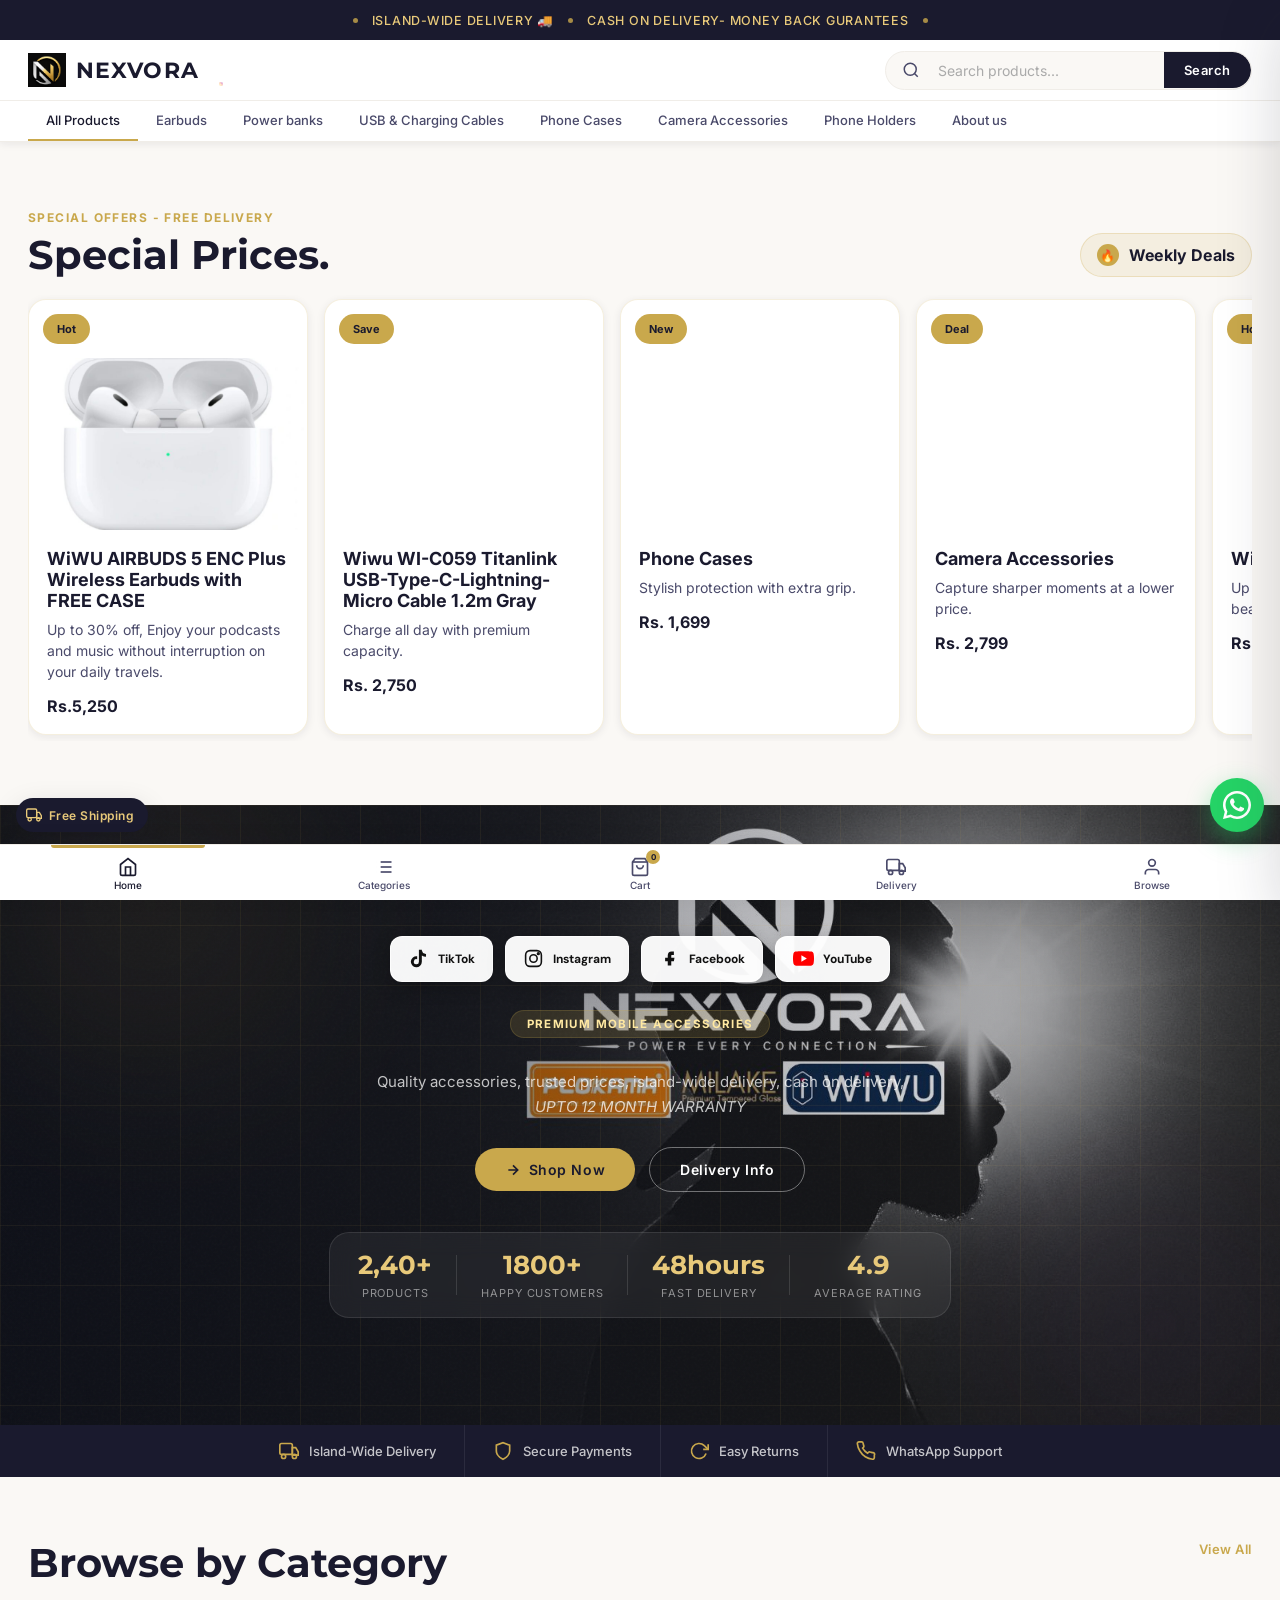
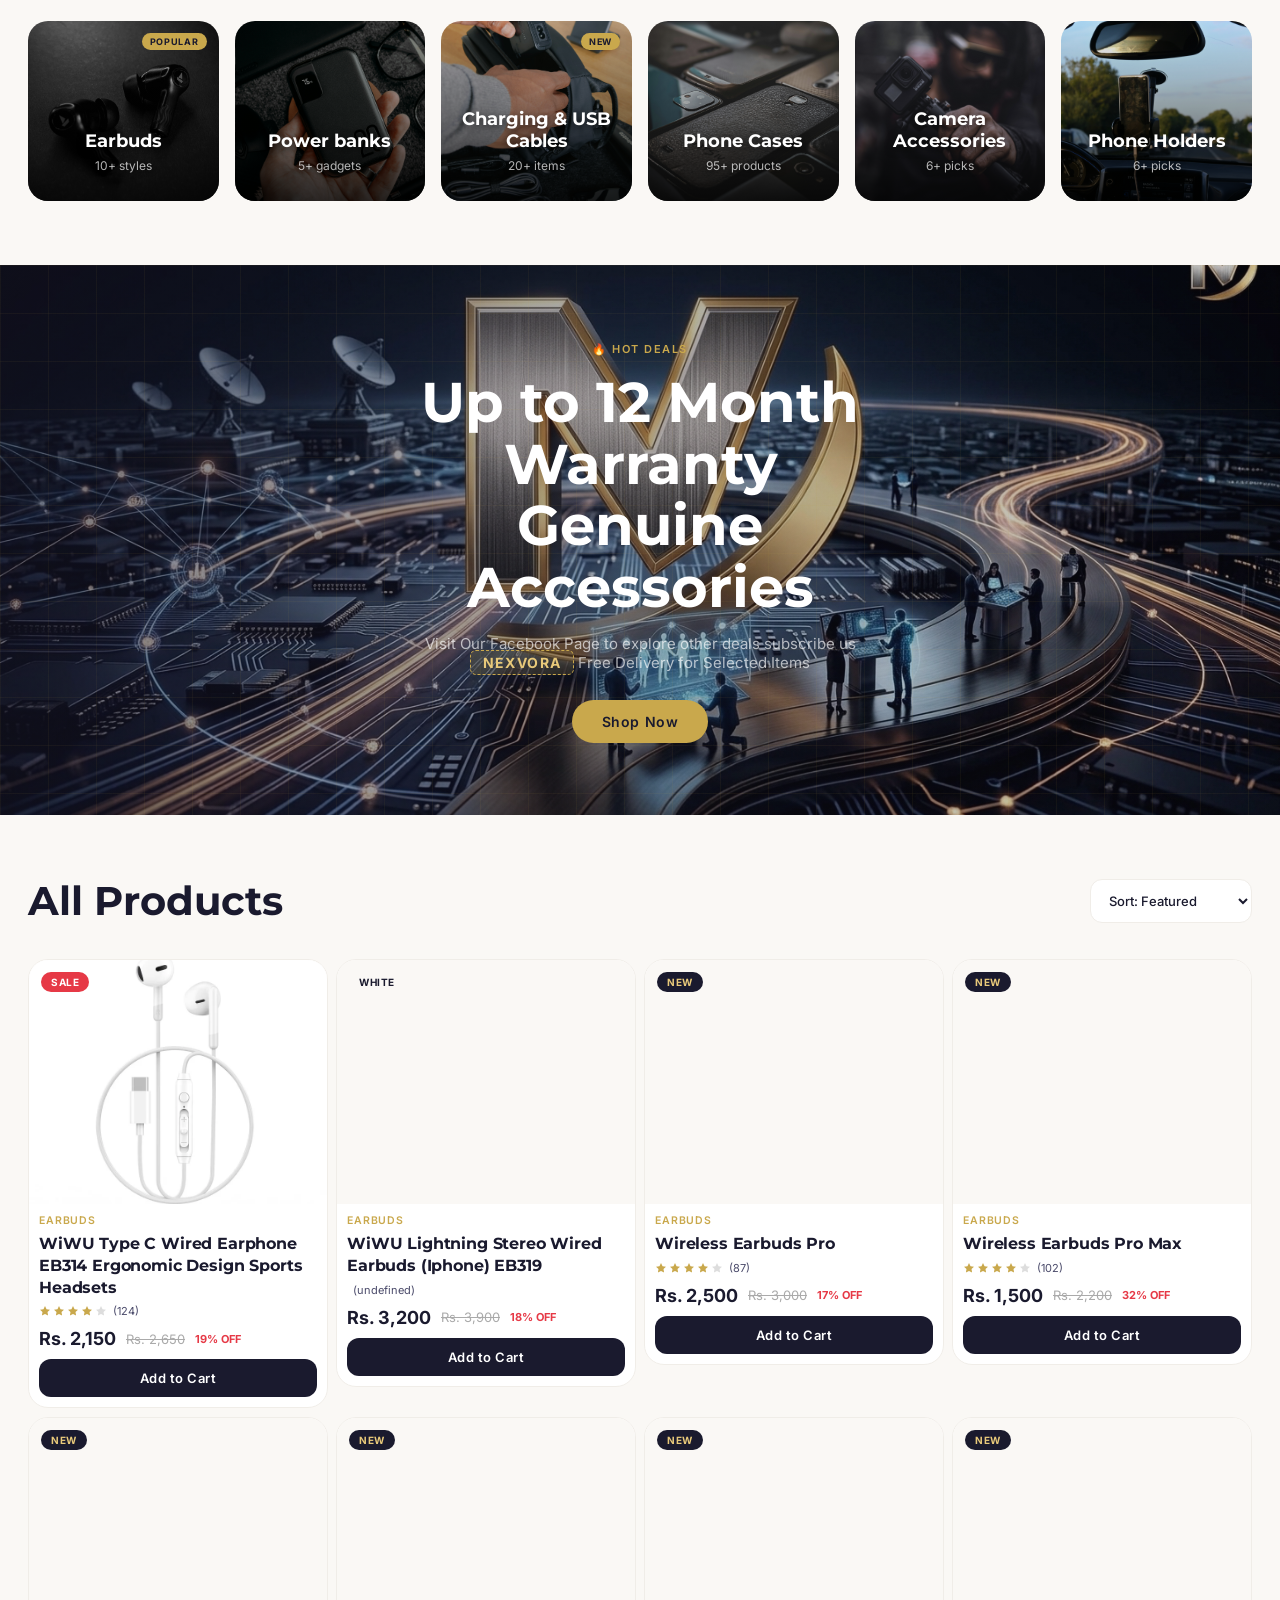
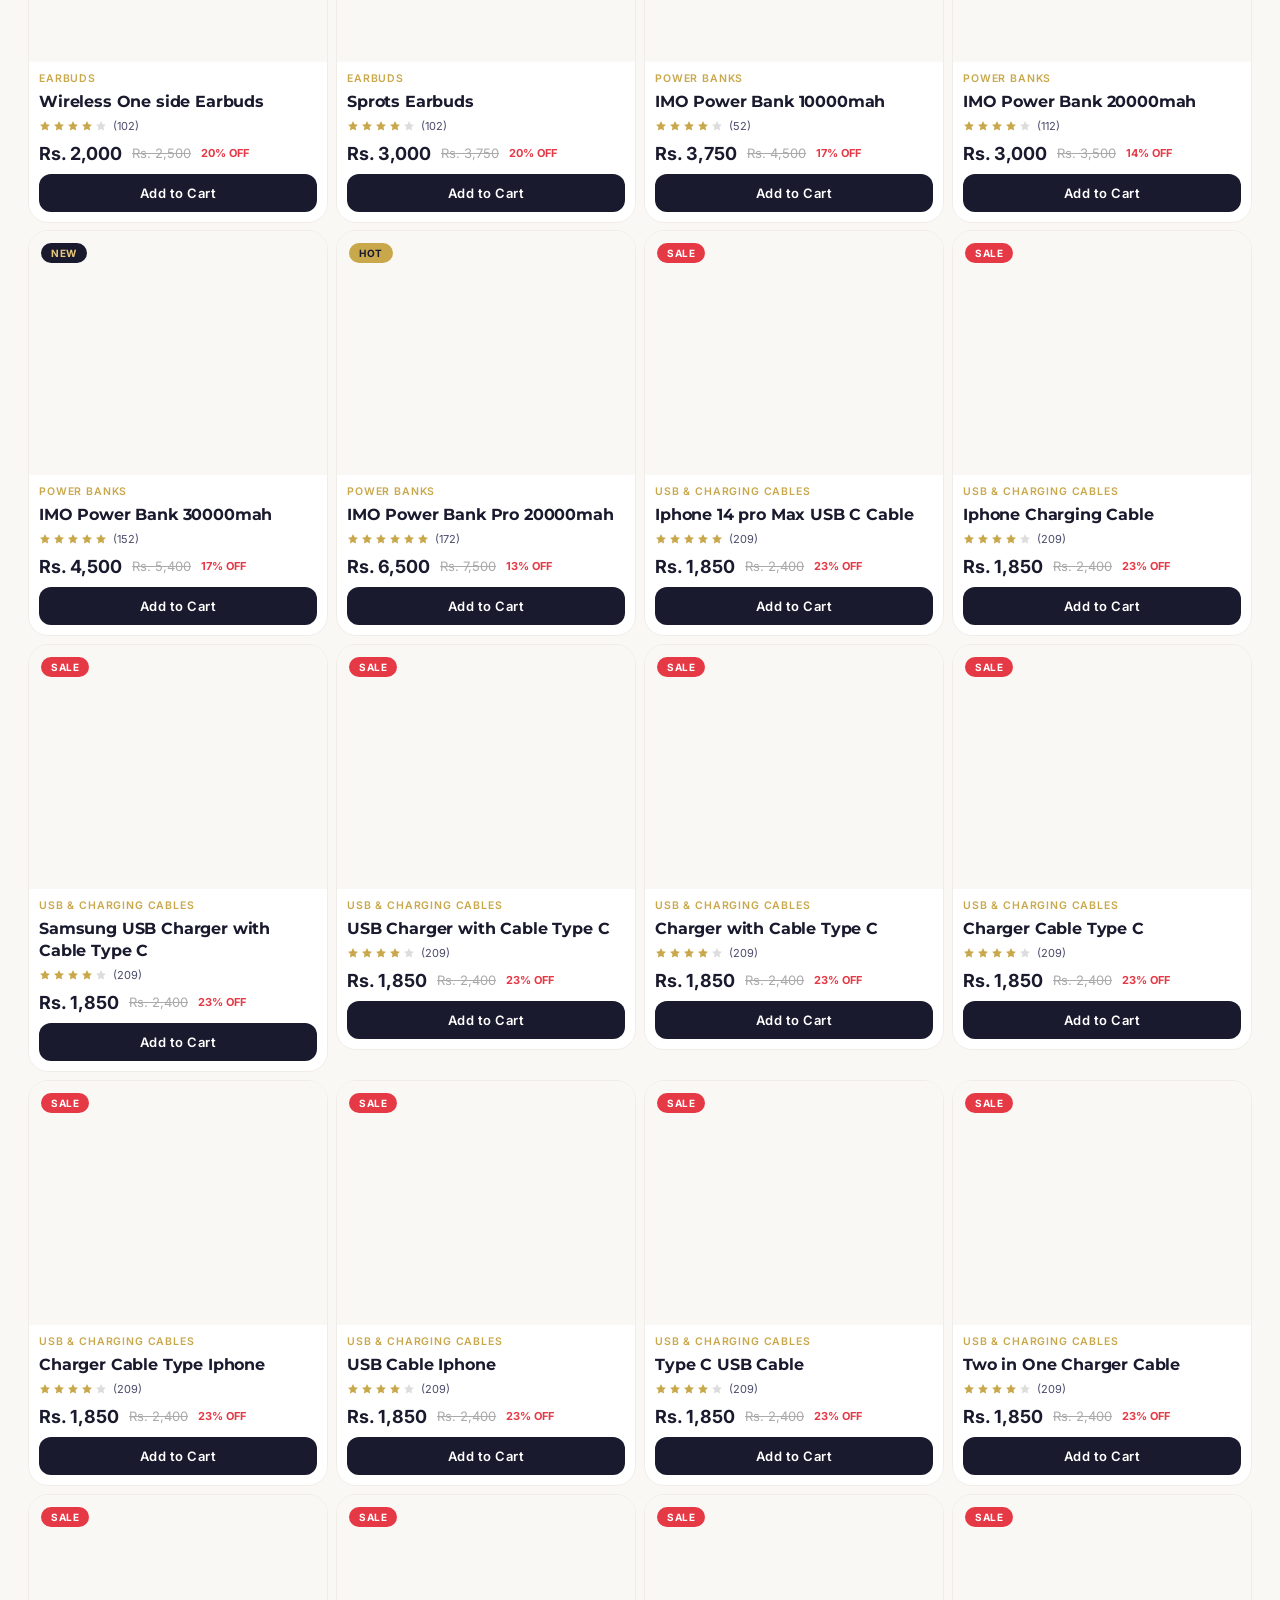
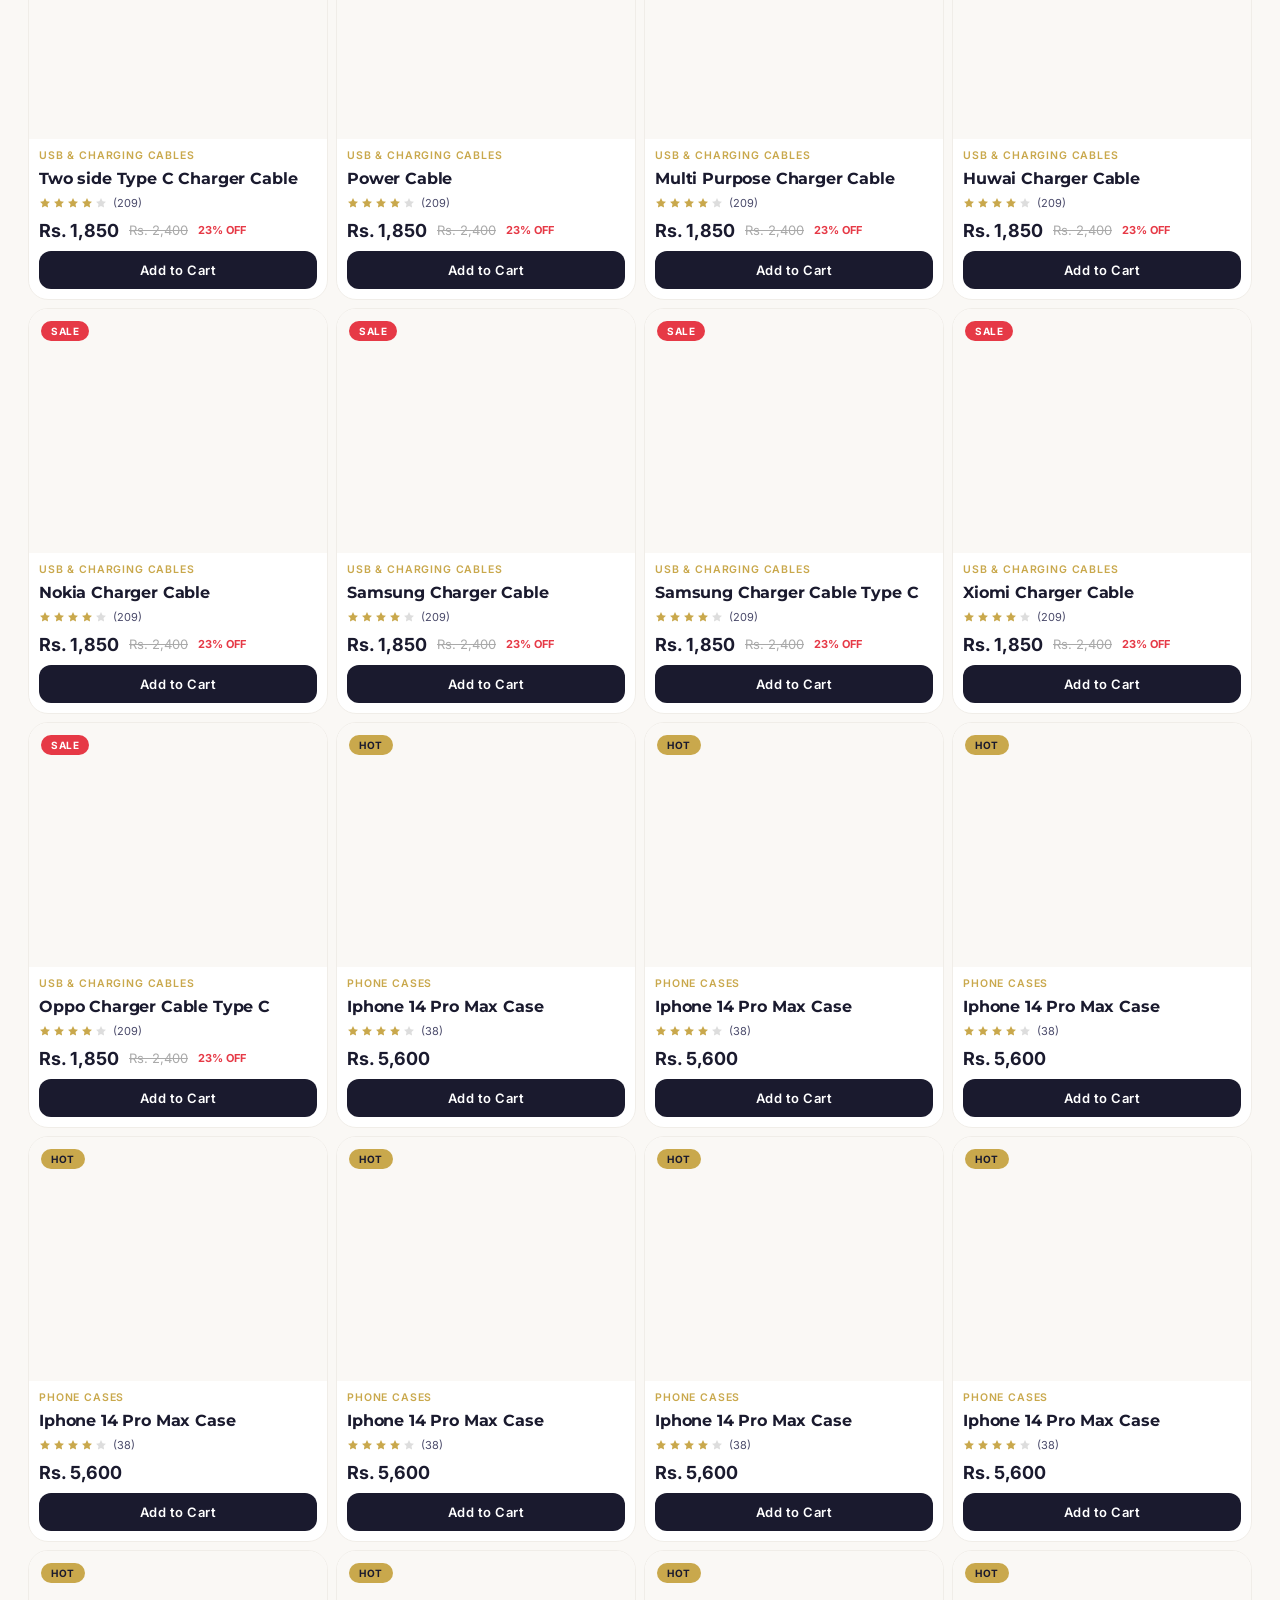
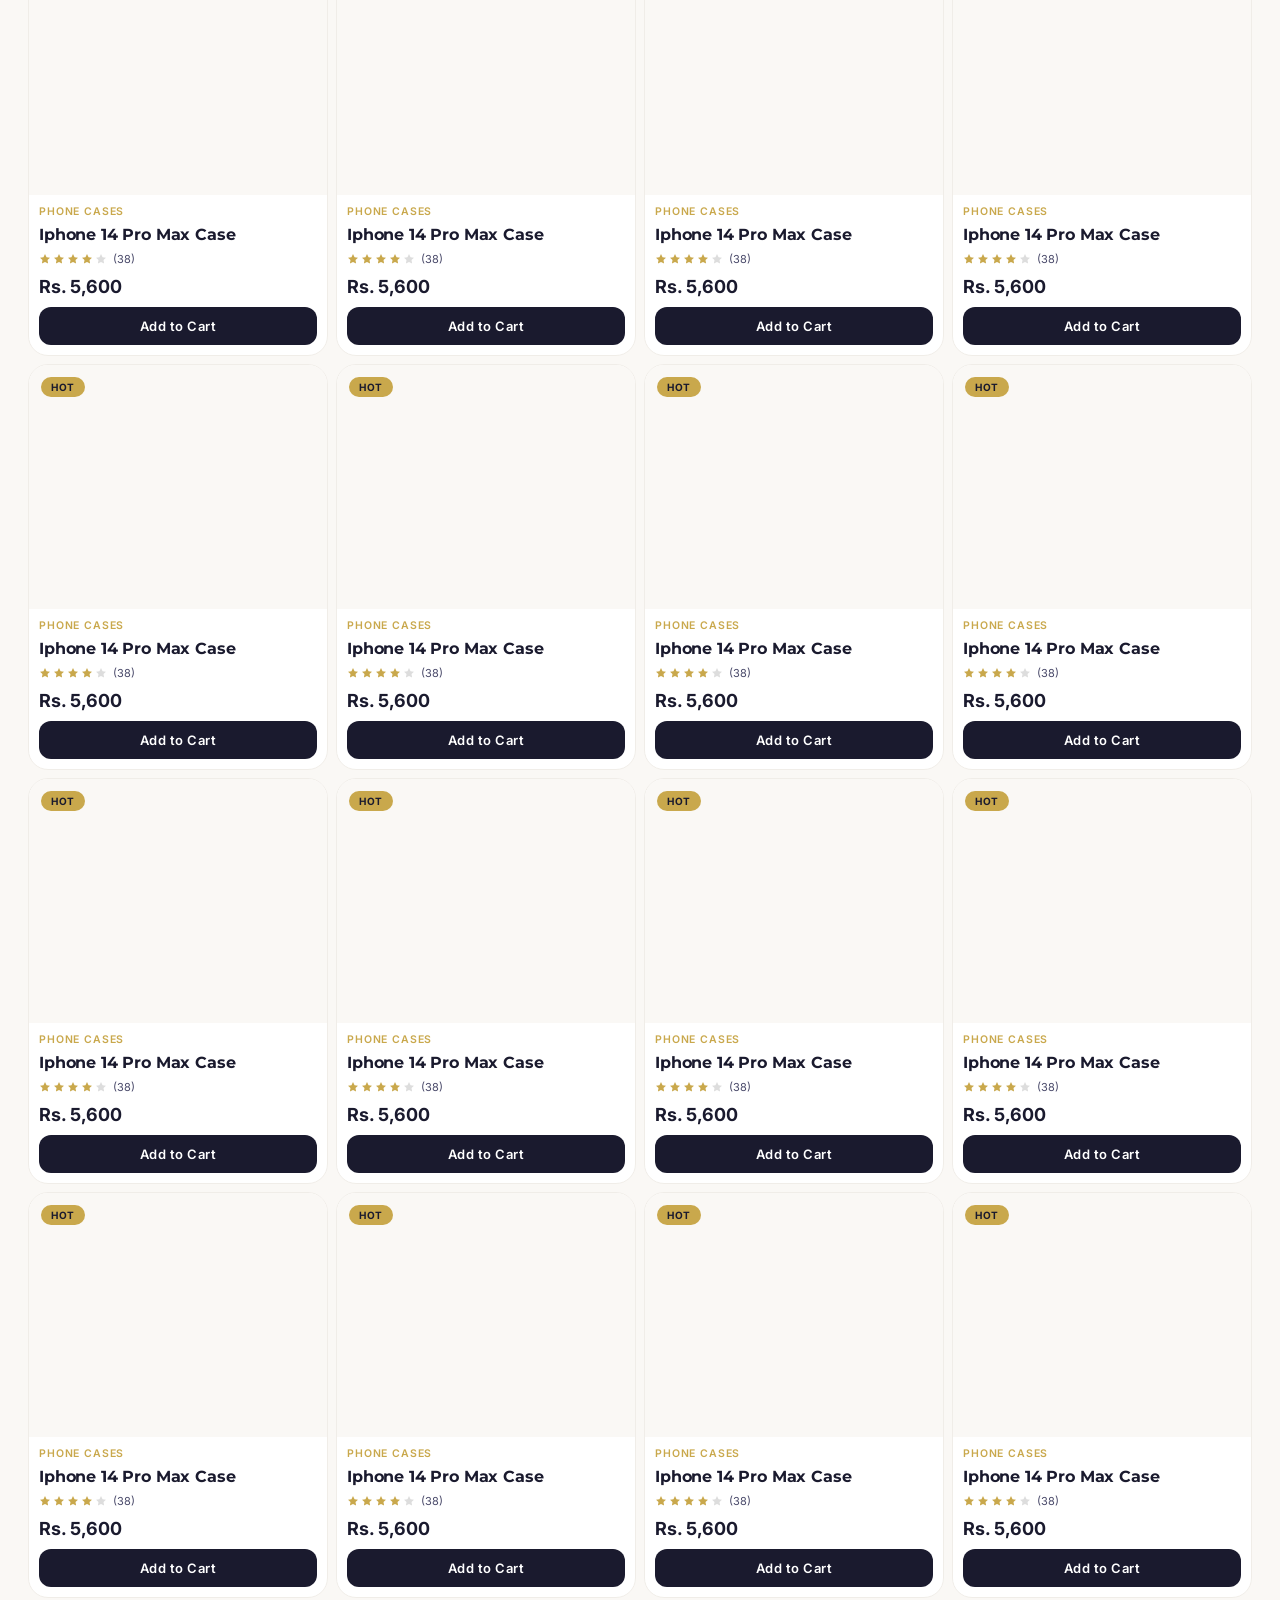
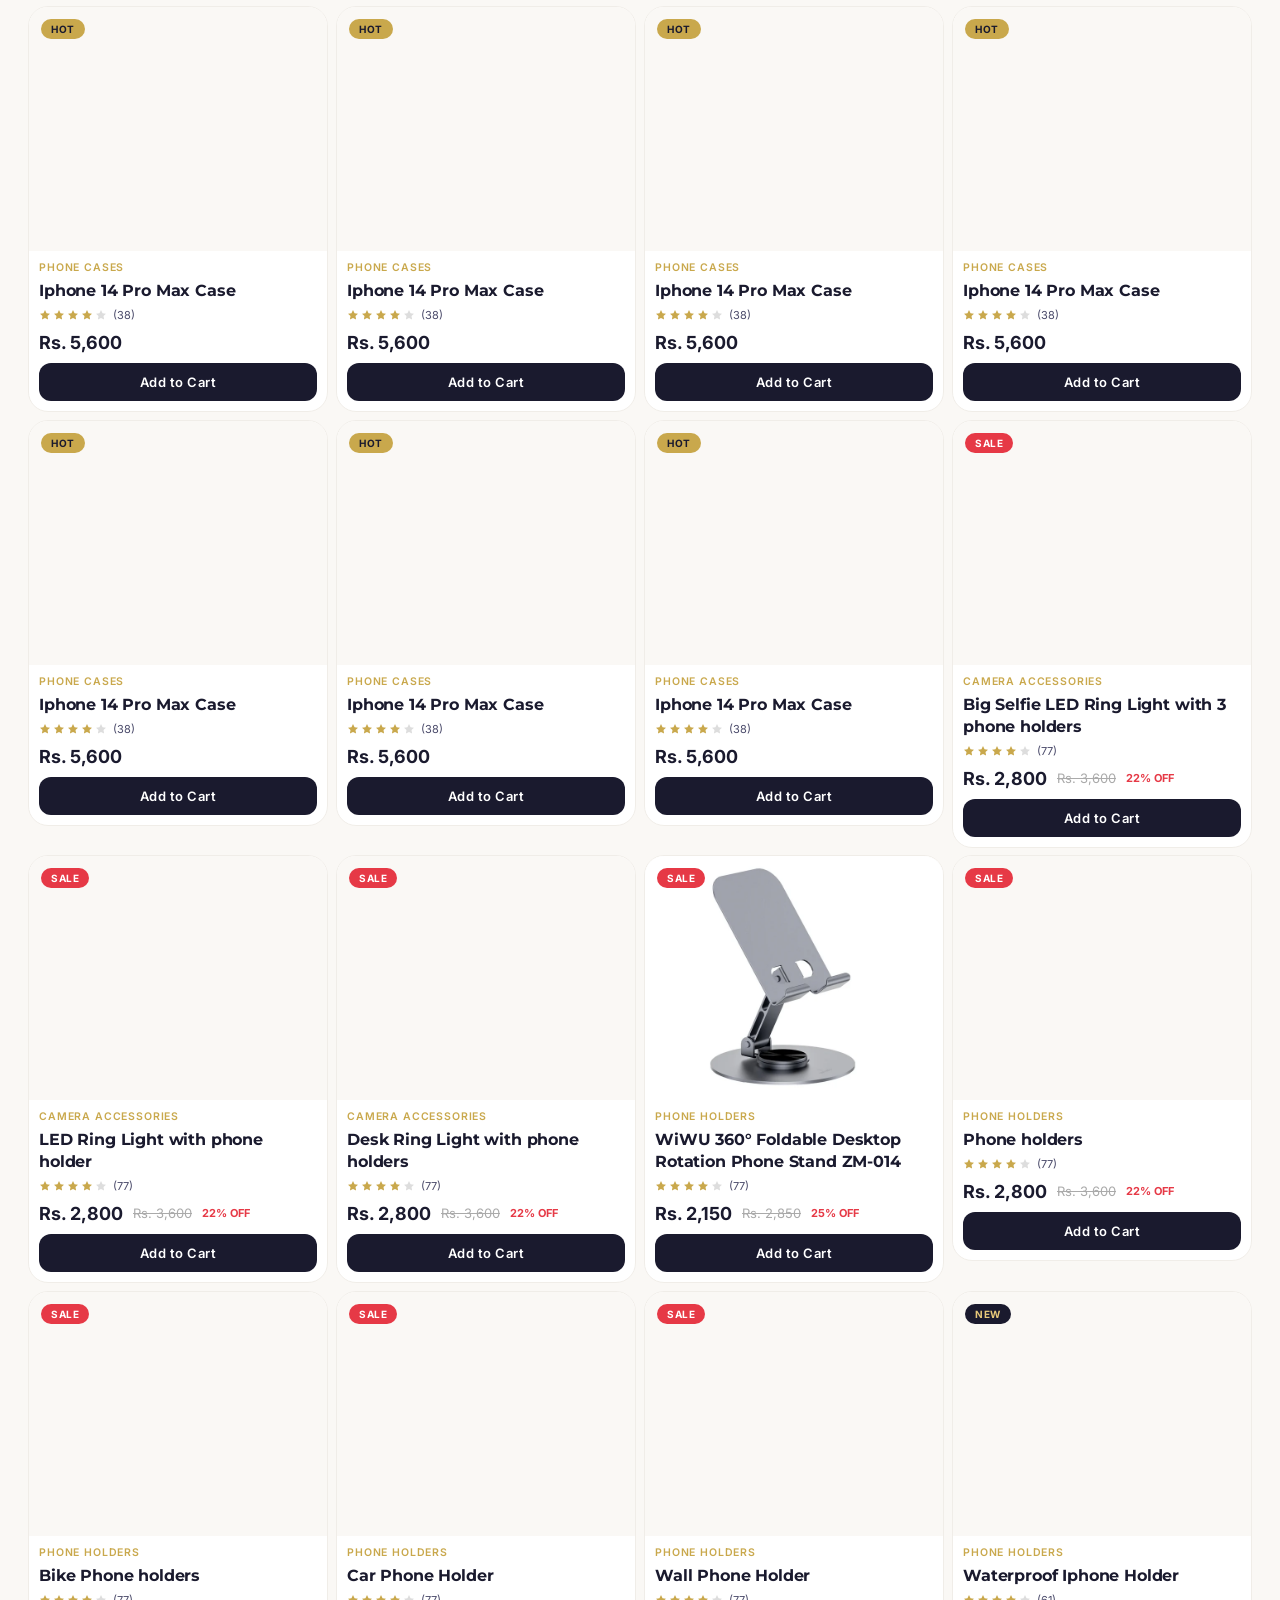
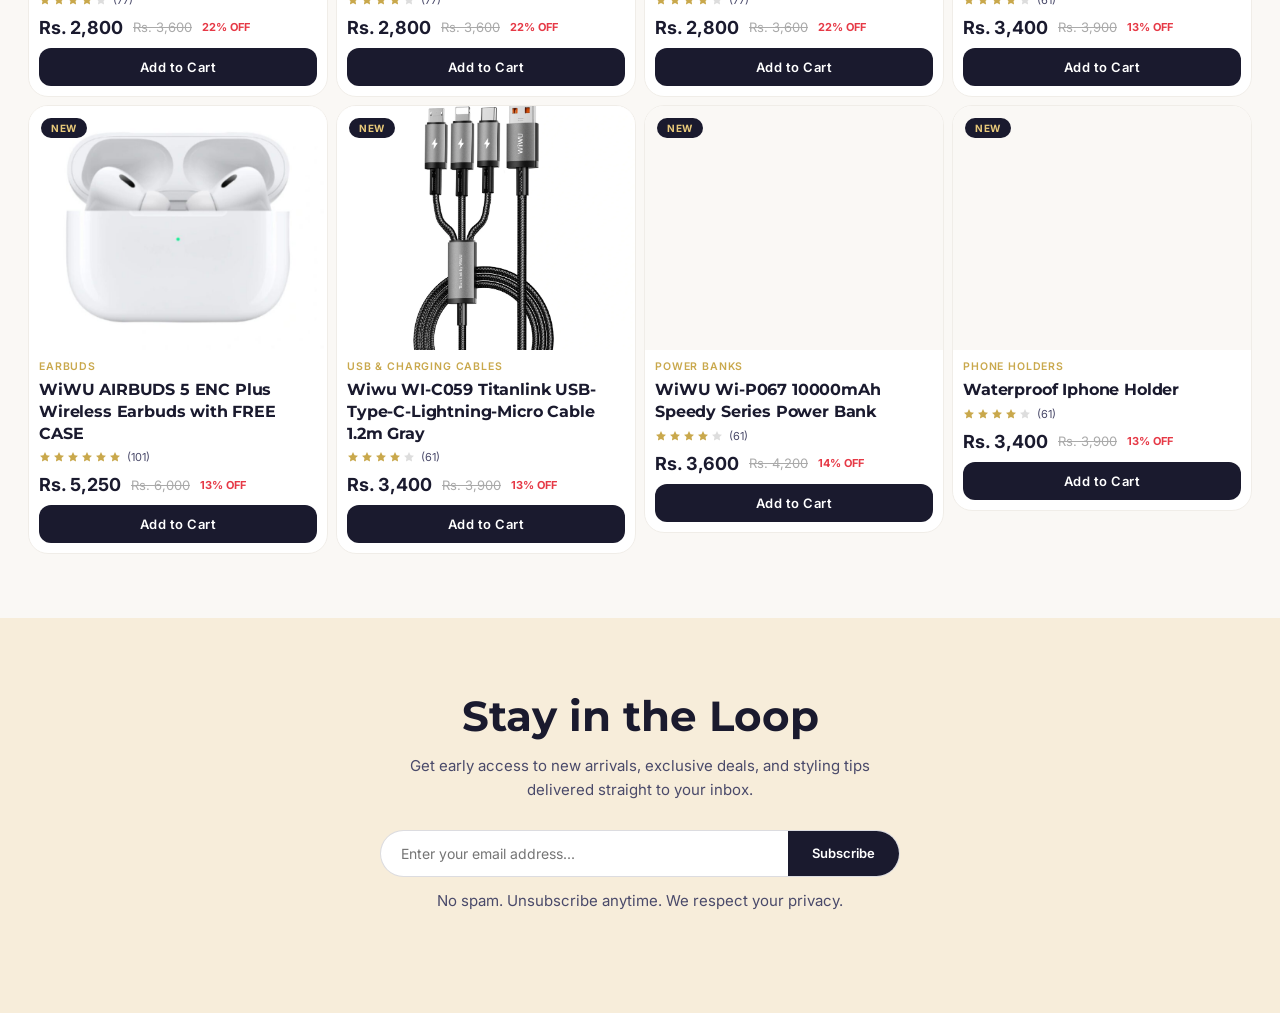
==== commit f56e66fe: "Add files via upload" ====
--- a/index.html
+++ b/index.html
@@ -203,7 +203,7 @@
       <div class="special-card-body">
         <h3>WiWU AIRBUDS 5 ENC Plus Wireless Earbuds with FREE CASE</h3>
         <p>Up to 30% off,  Enjoy your podcasts and music without interruption on your daily travels.</p>
-        <span class="special-price">Rs.4,750</span>
+        <span class="special-price">Rs.5,250</span>
       </div>
     </a>
 
@@ -212,9 +212,9 @@
       <div class="special-card-img"
            style="background-image:url('images/products/powerbank.jpg')"></div>
       <div class="special-card-body">
-        <h3>Fast Power Banks</h3>
+        <h3>Wiwu WI-C059 Titanlink USB-Type-C-Lightning-Micro Cable 1.2m Gray</h3>
         <p>Charge all day with premium capacity.</p>
-        <span class="special-price">Rs. 4,999</span>
+        <span class="special-price">Rs. 2,750</span>
       </div>
     </a>
 
@@ -693,4 +693,4 @@
 
 </body>
 
-</html>
+</html>
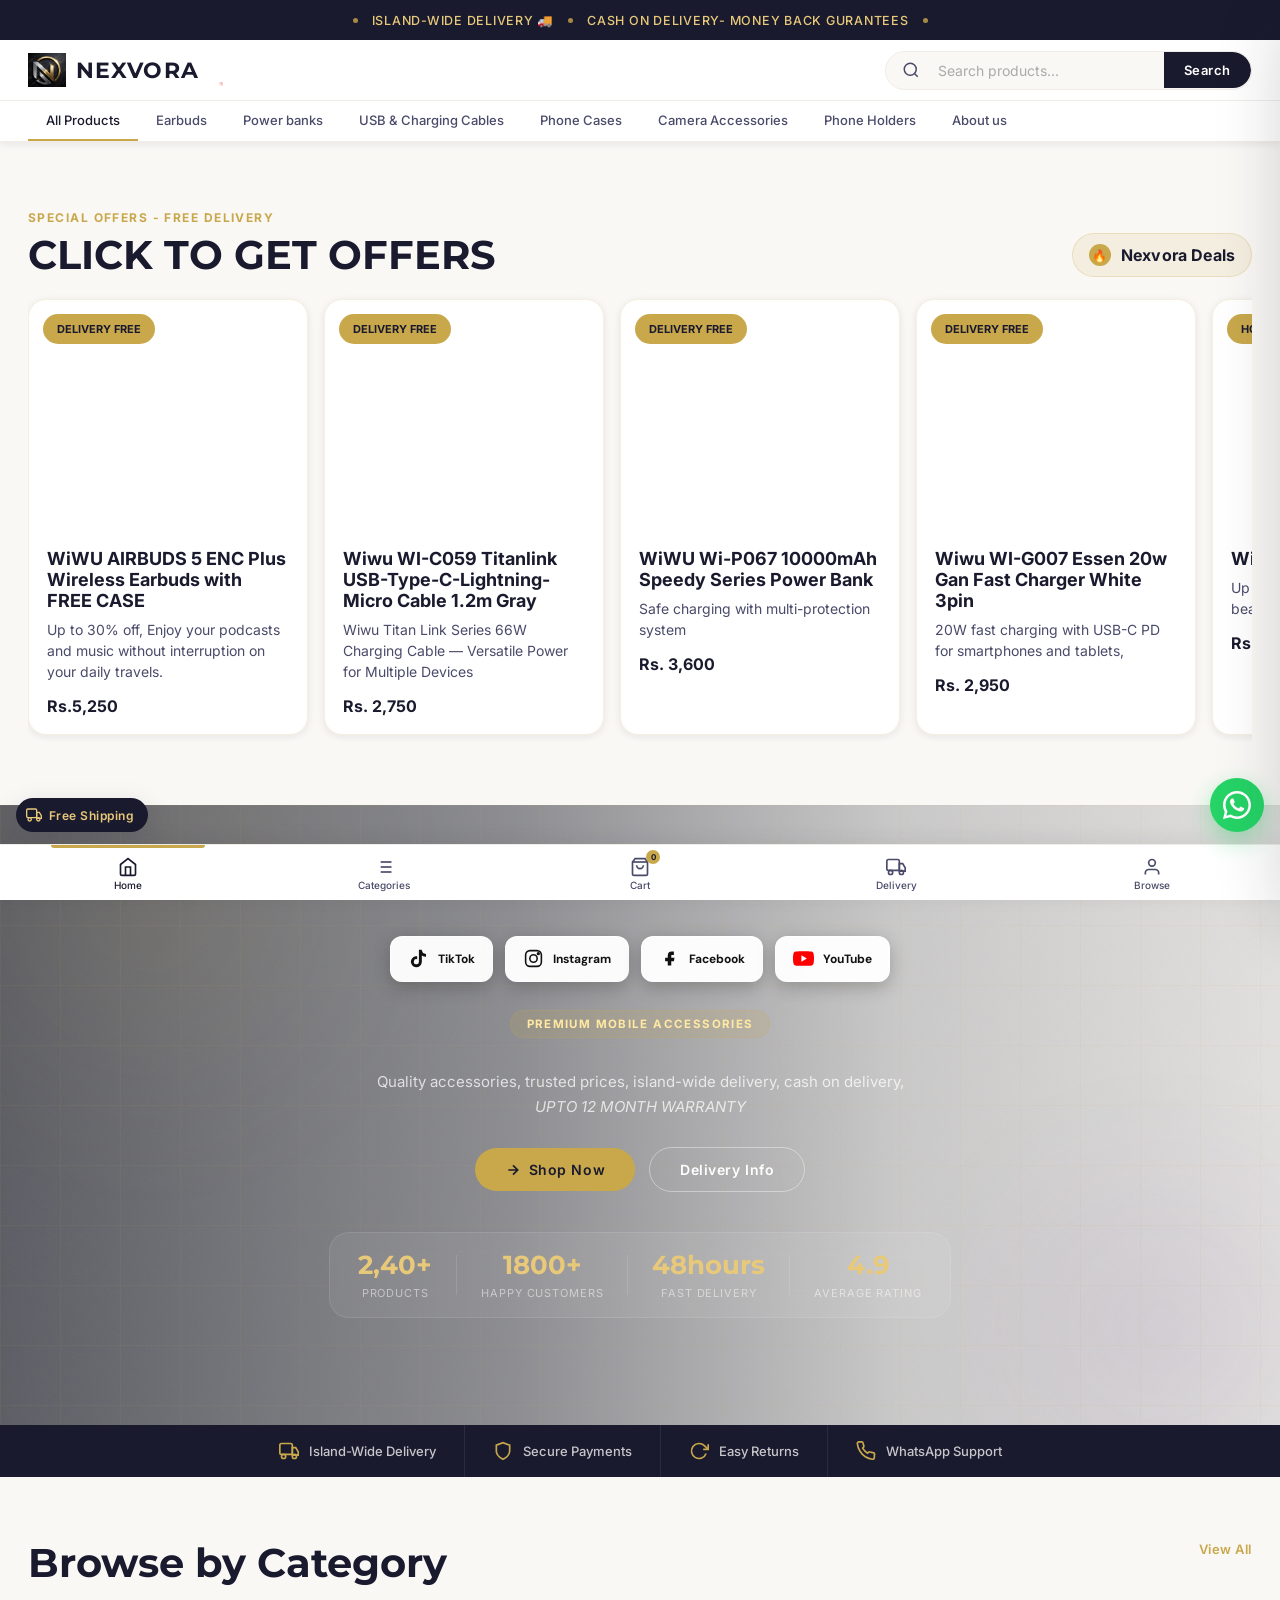
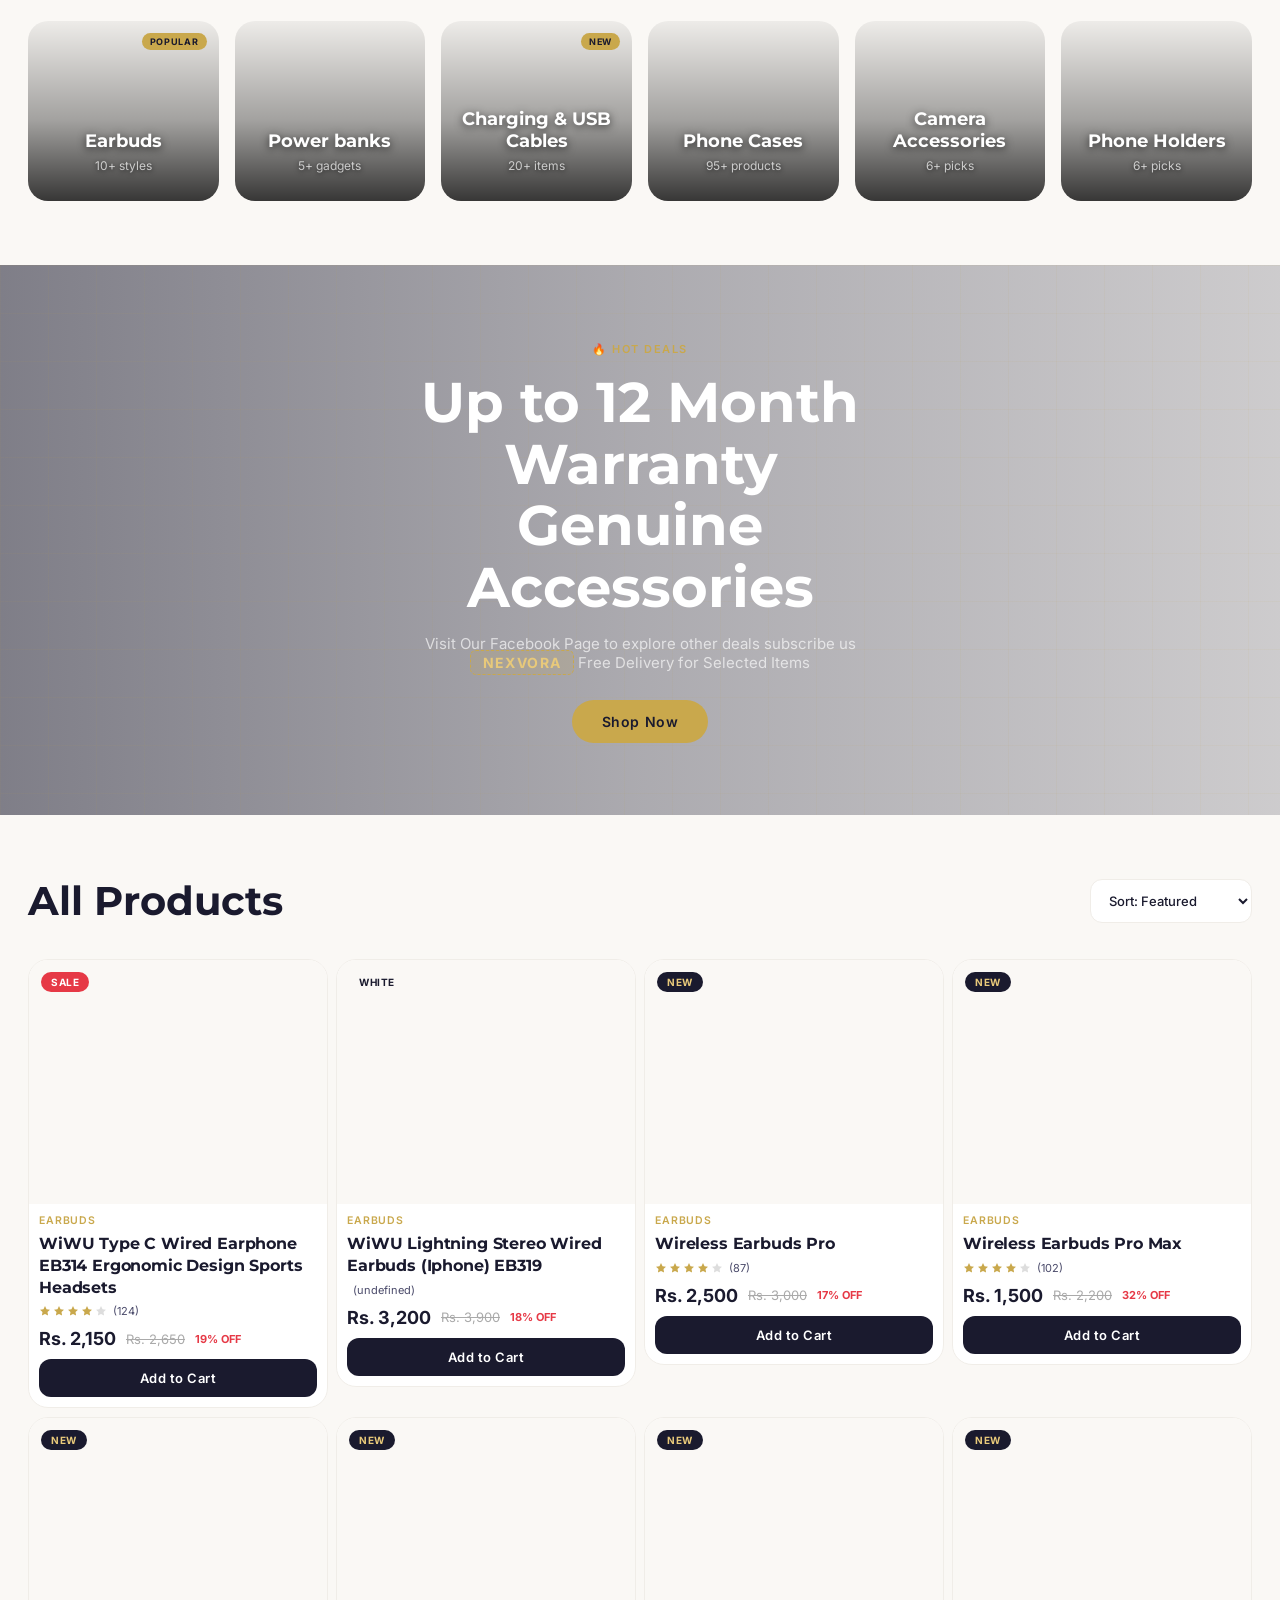
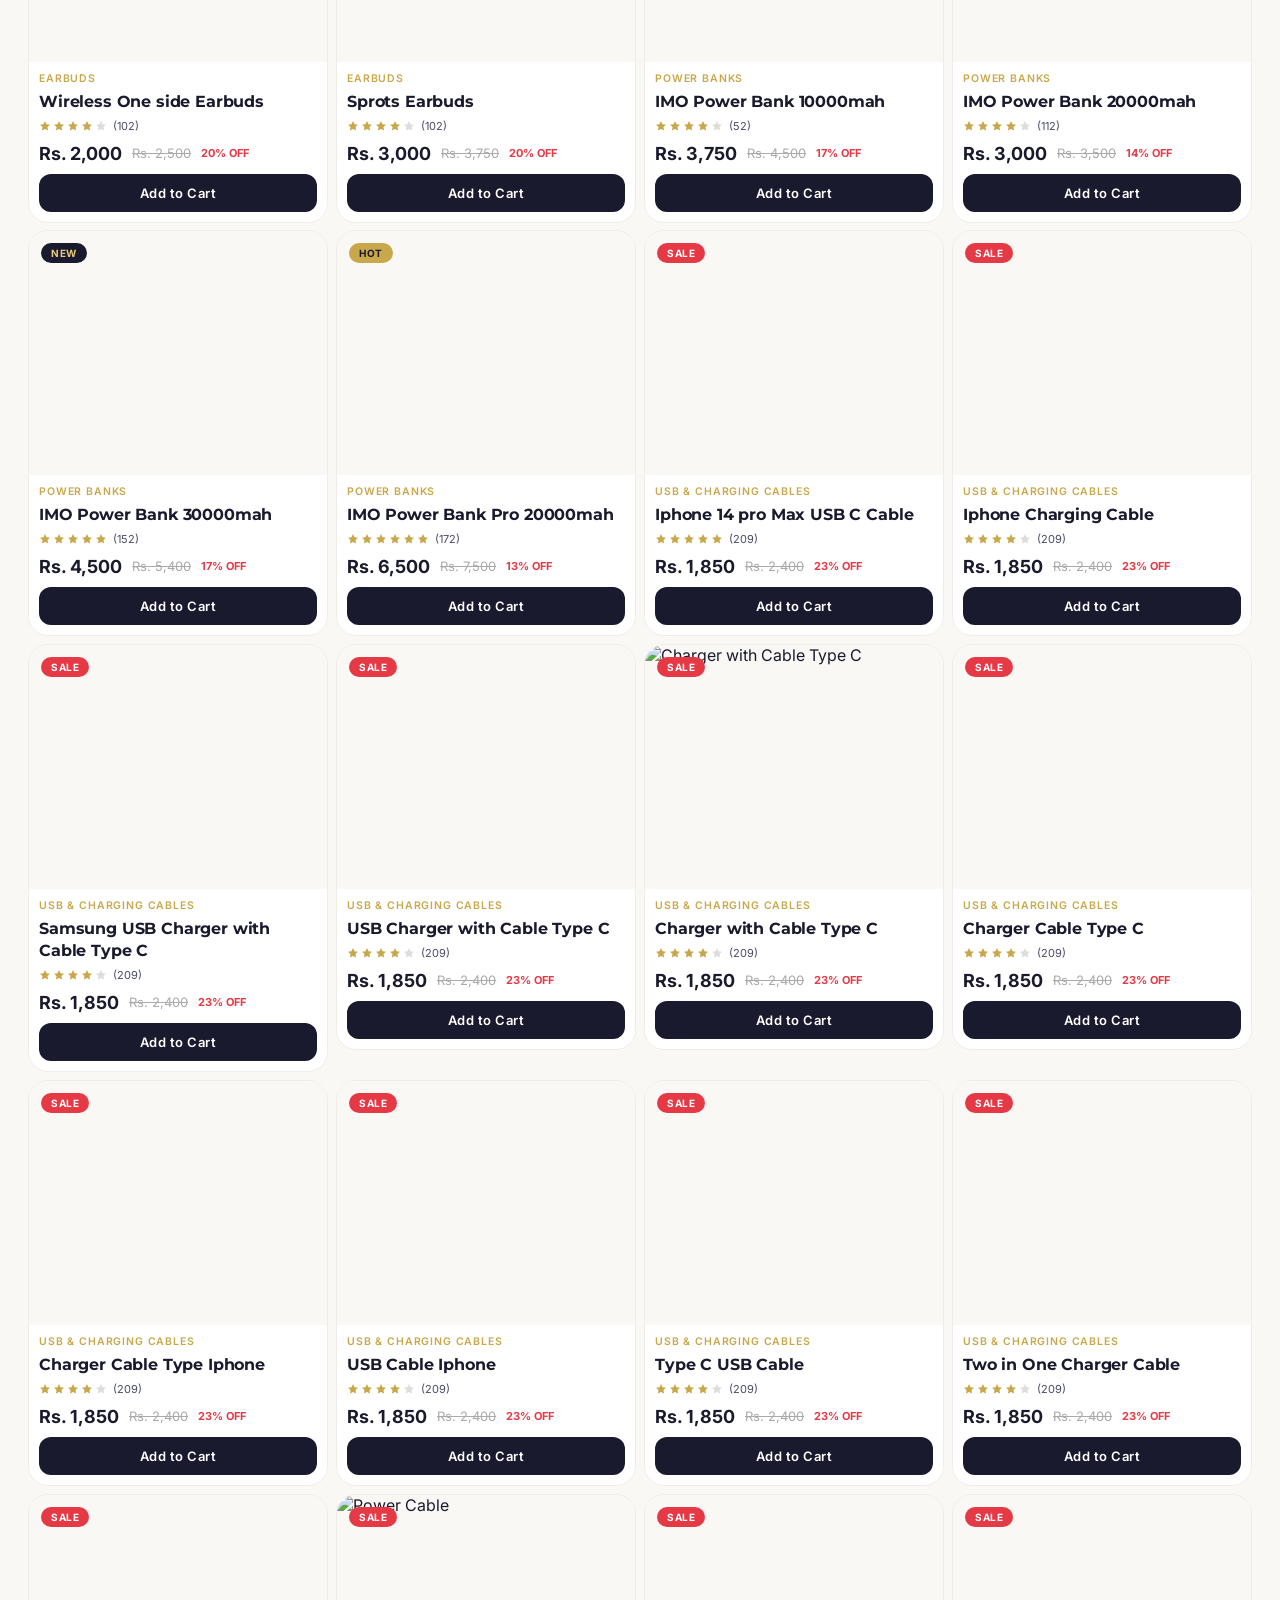
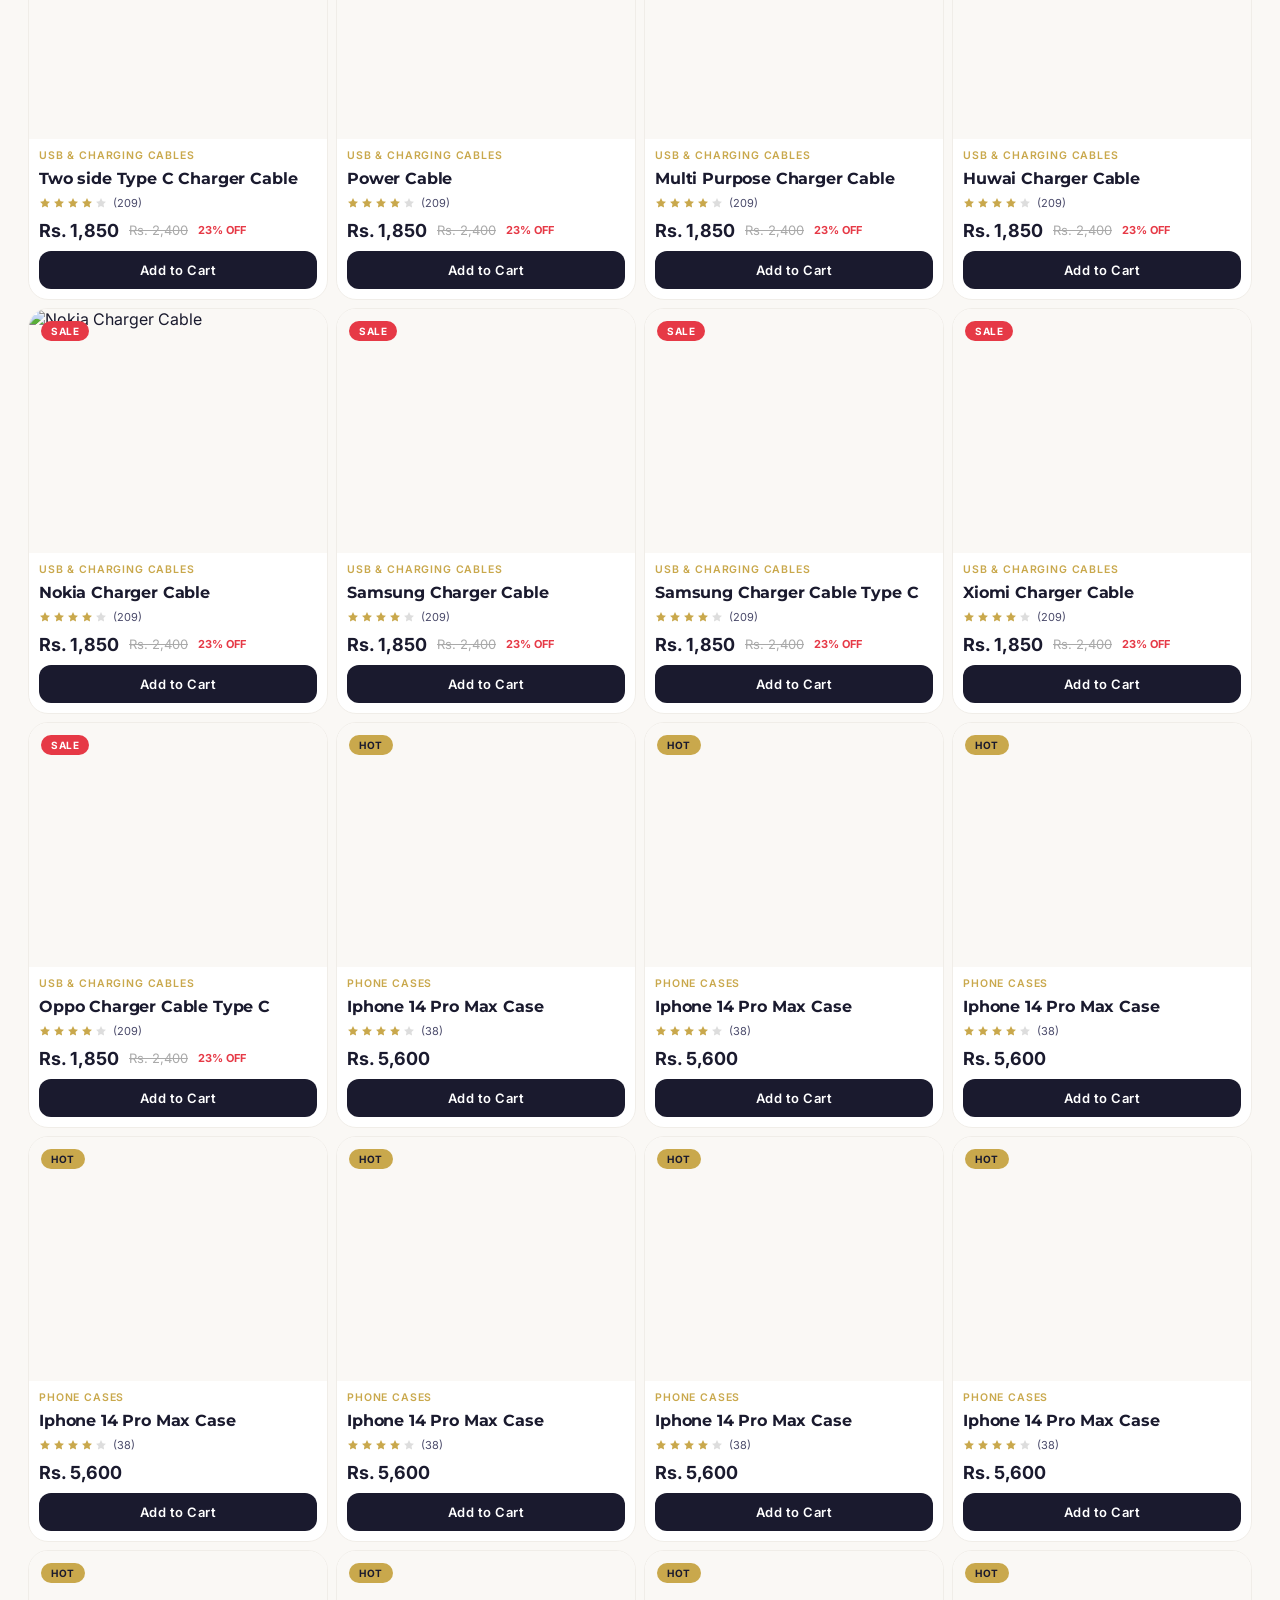
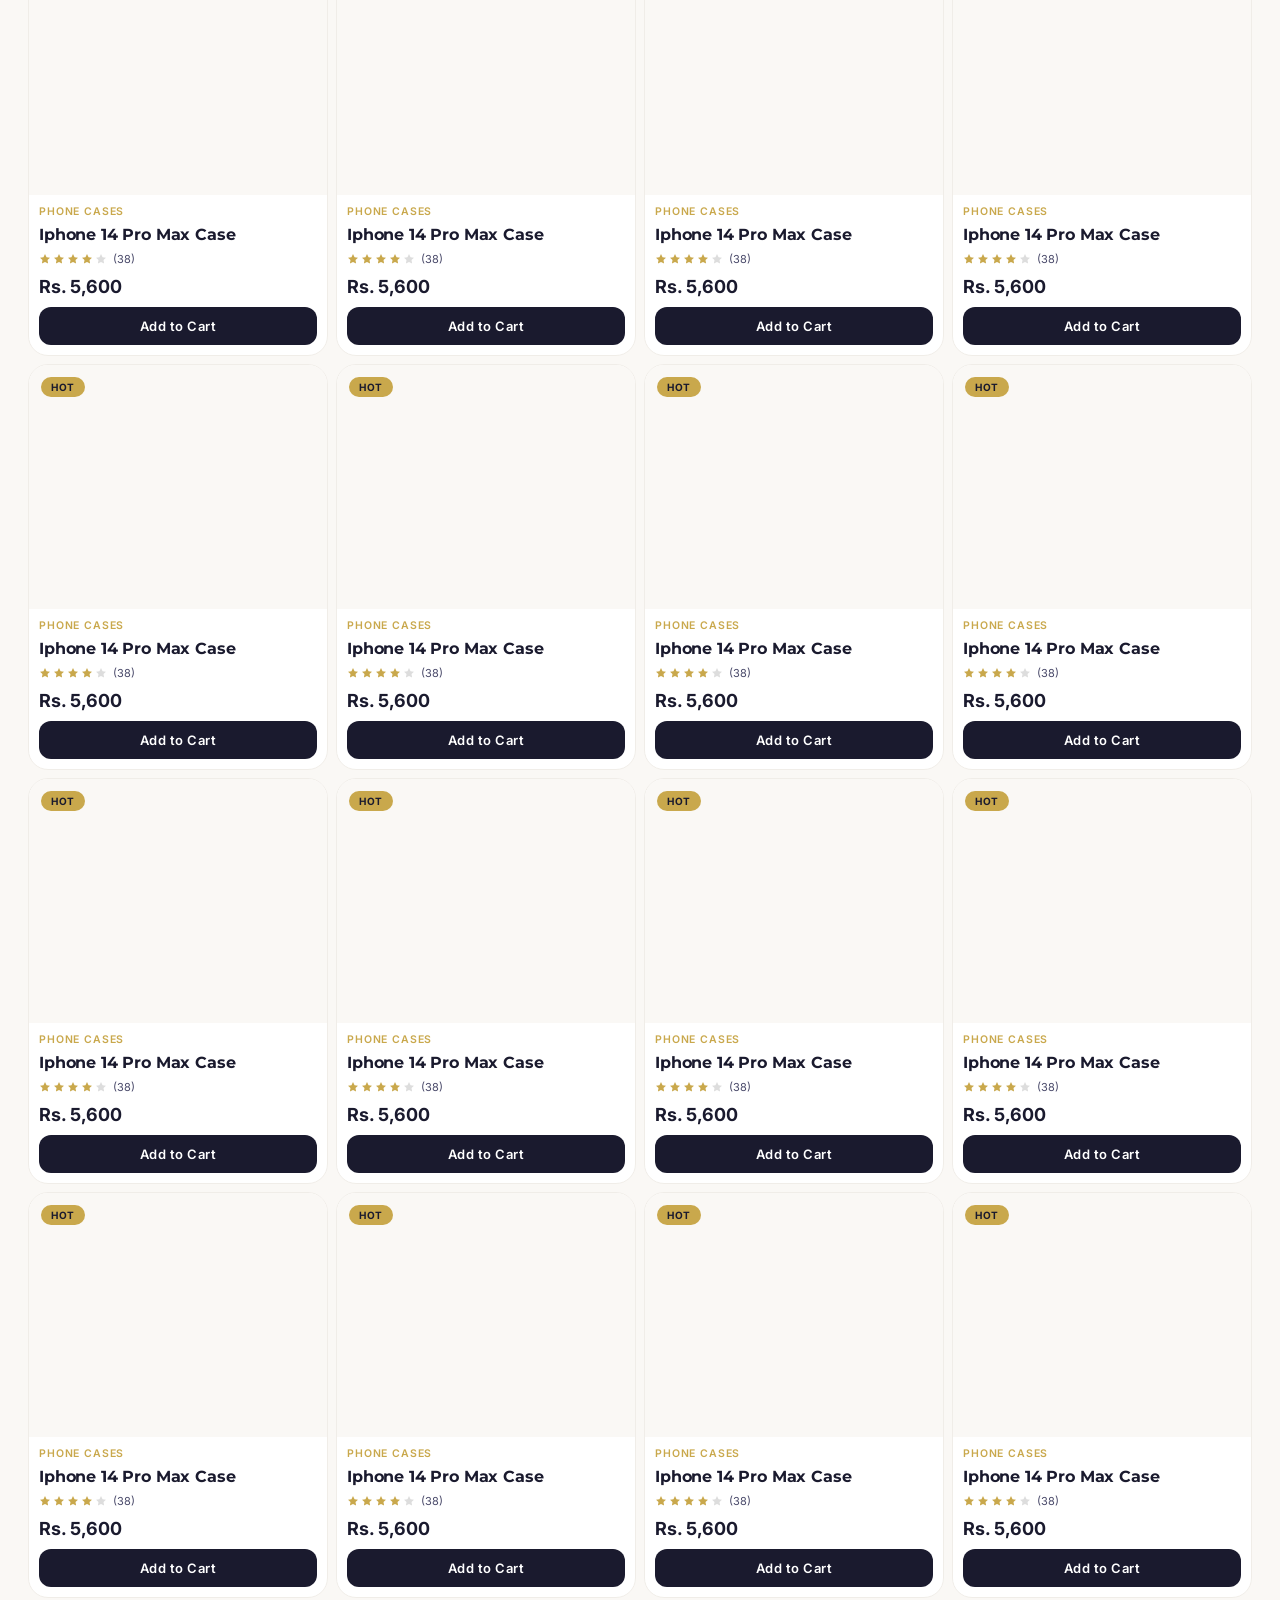
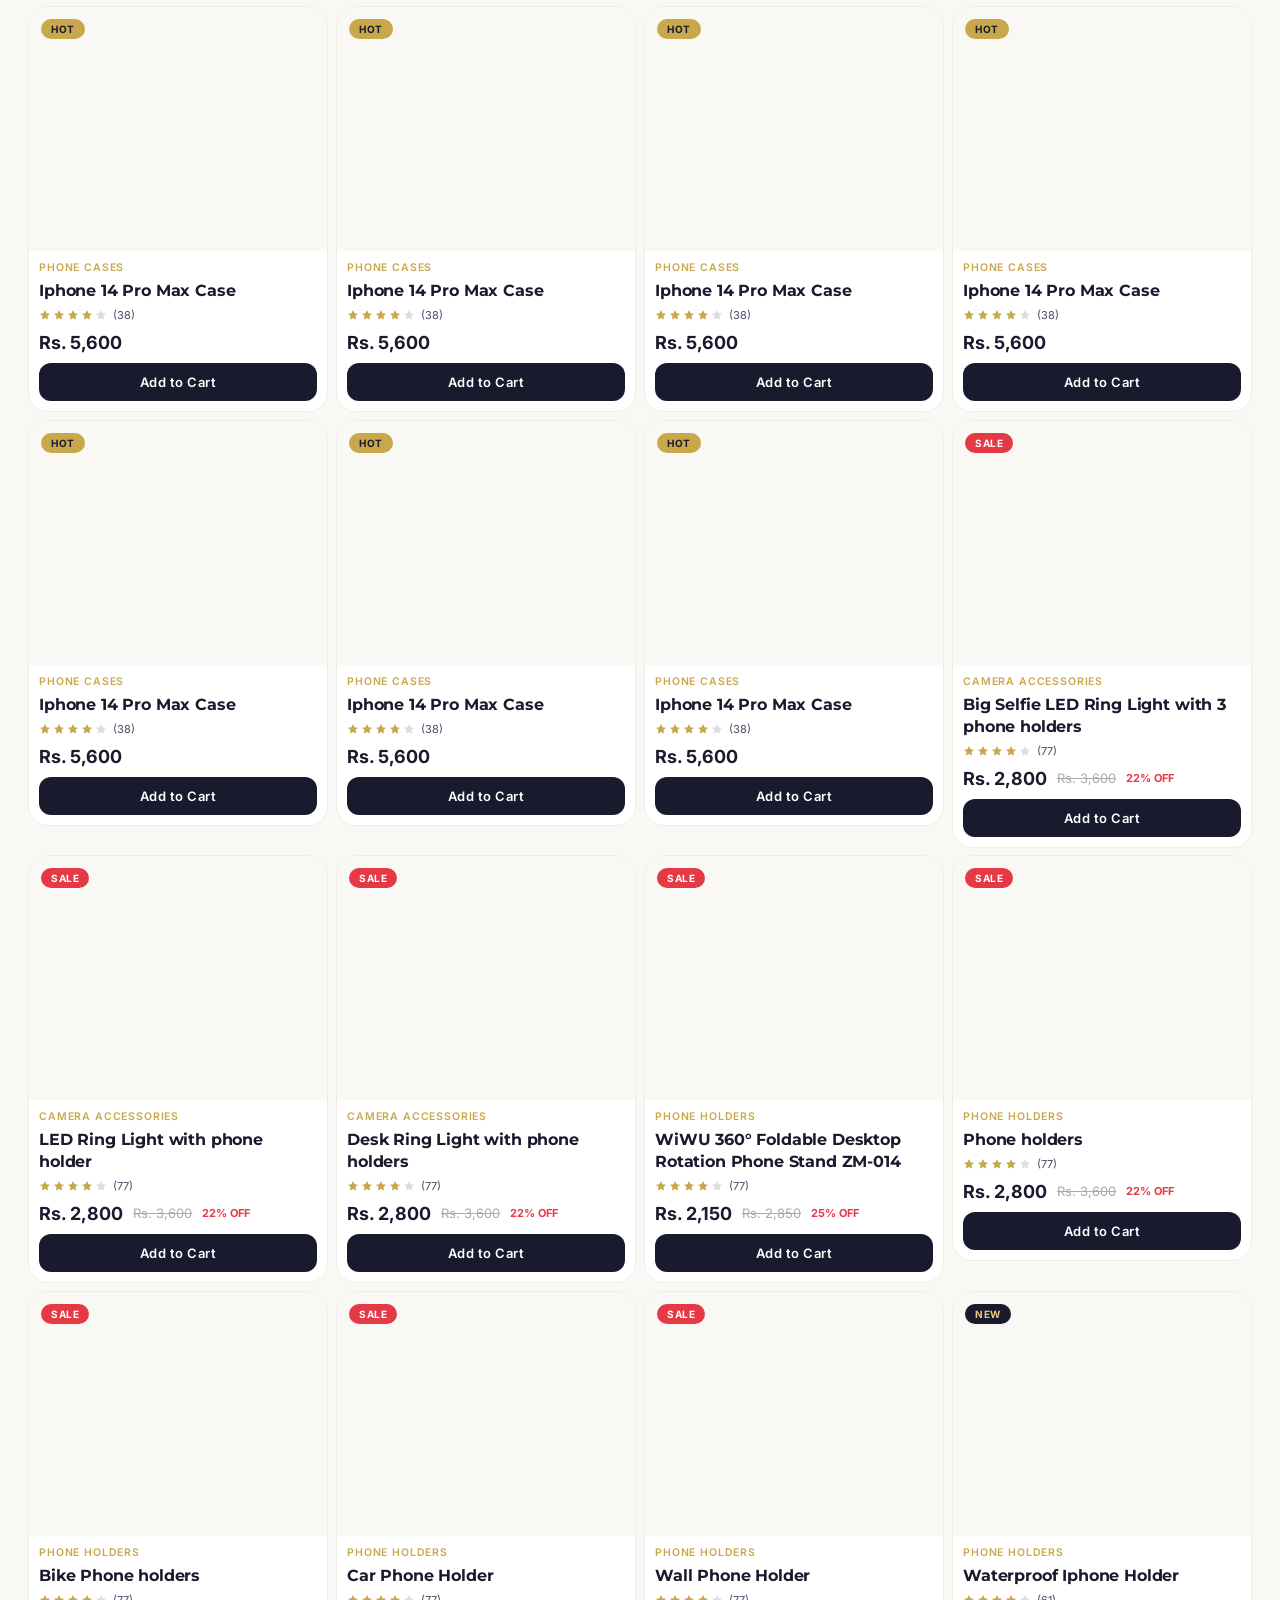
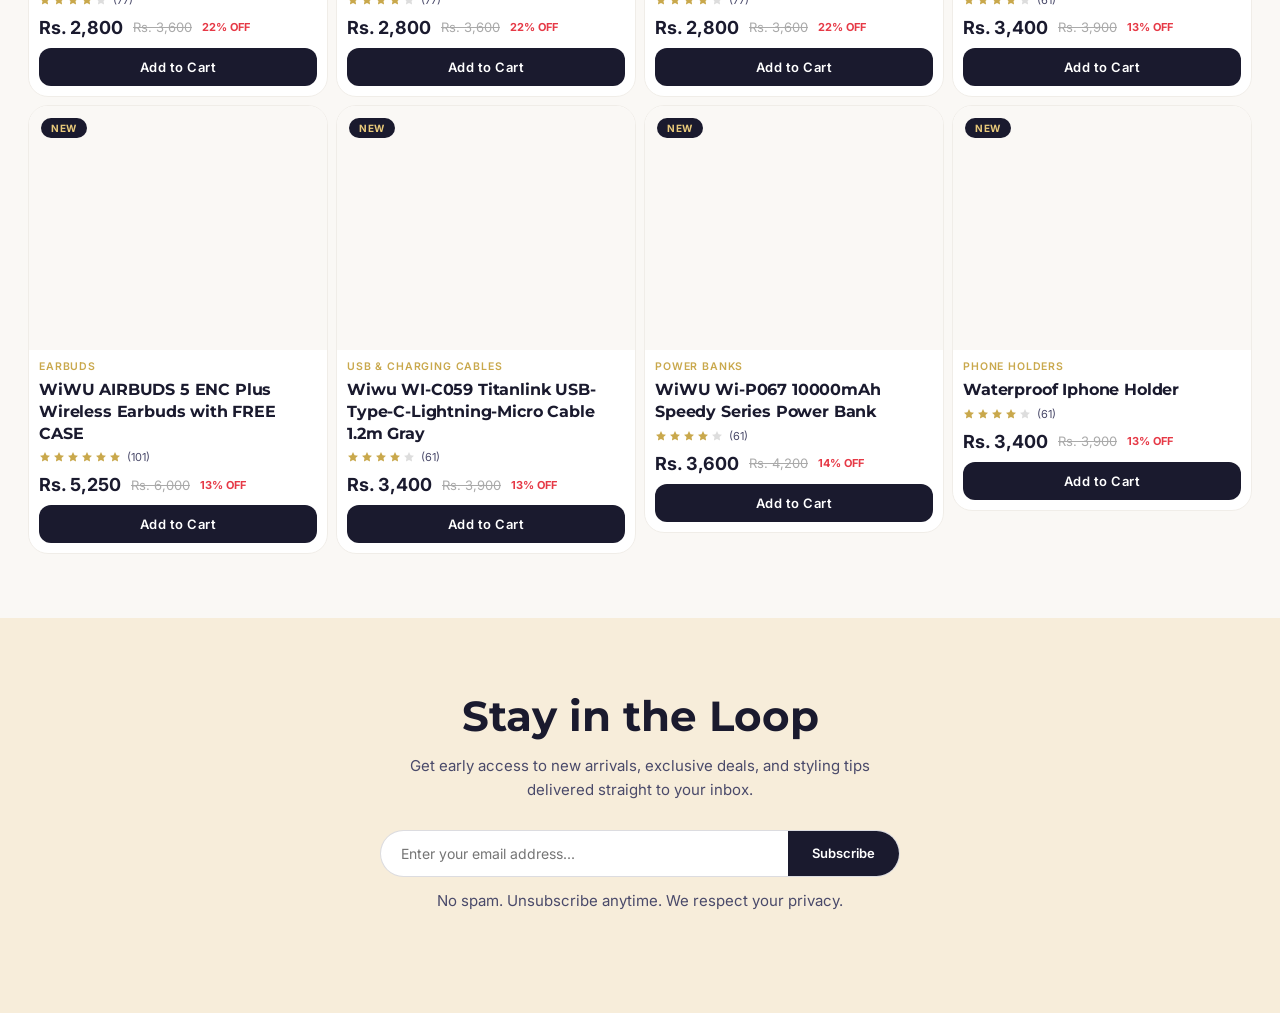
==== commit 0d54d296: "Add files via upload" ====
--- a/index.html
+++ b/index.html
@@ -40,7 +40,7 @@
   <!-- NEXVORA LOGO -->
   <div class="logo-wrap">
     <a href="index.html" class="logo-link">
-      <img src="logo.main.png" alt="NEXVORA logo" class="logo-img" />
+      <img src="logo.main.jpeg" alt="NEXVORA logo" class="logo-img" />
       <span class="logo-text">NEXVORA</span>
     </a>
   </div>
@@ -182,11 +182,11 @@
     <div class="special-header">
       <div>
         <span class="section-eyebrow">SPECIAL OFFERS - FREE DELIVERY</span>
-        <h2 class="section-title">Special Prices.</h2>
+        <h2 class="section-title">CLICK TO GET OFFERS</h2>
       </div>
       <div class="special-offers-hook">
         <span>🔥</span>
-        Weekly Deals
+        Nexvora Deals
       </div>
     </div>
 
@@ -197,9 +197,9 @@
     <!-- SET 1 -->
 
     <a href="special.html?offer=earbuds" class="special-card">
-      <div class="special-card-badge">Hot</div>
+      <div class="special-card-badge">DELIVERY FREE</div>
       <div class="special-card-img"
-           style="background-image:url('image/products/earbuds/AIR5 01.jpg')"></div>
+           style="background-image:url('images/products/AIRBUD5/AIRBUD51.jpeg')"></div>
       <div class="special-card-body">
         <h3>WiWU AIRBUDS 5 ENC Plus Wireless Earbuds with FREE CASE</h3>
         <p>Up to 30% off,  Enjoy your podcasts and music without interruption on your daily travels.</p>
@@ -208,18 +208,65 @@
     </a>
 
     <a href="special.html?offer=powerbanks" class="special-card">
-      <div class="special-card-badge">Save</div>
+      <div class="special-card-badge">DELIVERY FREE</div>
+     <div class="special-card-img"
+           style="background-image:url('images/products/CHUSB23/CHUSB231.jpeg')"></div>
+      <div class="special-card-body">
+        <h3>Wiwu WI-C059 Titanlink USB-Type-C-Lightning-Micro Cable 1.2m Gray</h3>
+        <p>Wiwu Titan Link Series 66W Charging Cable — Versatile Power for Multiple Devices</p>
+        <span class="special-price">Rs. 2,750</span>
+      </div>
+    </a>
+
+    <a href="special.html?offer=phonecases" class="special-card">
+      <div class="special-card-badge">DELIVERY FREE</div>
+      <div class="special-card-img"
+           style="background-image:url('images/products/PBW/PBW01.jpeg')"></div>
+      <div class="special-card-body">
+        <h3>WiWU Wi-P067 10000mAh Speedy Series Power Bank </h3>
+        <p>Safe charging with multi-protection system</p>
+        <span class="special-price">Rs. 3,600</span>
+      </div>
+    </a>
+
+    <a href="special.html?offer=camera" class="special-card">
+      <div class="special-card-badge">DELIVERY FREE</div>
+      <div class="special-card-img"
+           style="background-image:url('images/products/CHC20/CHC20W1.jpeg')"></div>
+      <div class="special-card-body">
+        <h3>Wiwu WI-G007 Essen 20w Gan Fast Charger White 3pin</h3>
+        <p>20W fast charging with USB-C PD for smartphones and tablets,</p>
+        <span class="special-price">Rs. 2,950</span>
+      </div>
+    </a>
+
+
+    <!-- SET 2 — DUPLICATE -->
+
+    <a href="special.html?offer=earbuds" class="special-card">
+      <div class="special-card-badge">HOT</div>
+      <div class="special-card-img"
+           style="background-image:url('images/products/earbuds.jpg')"></div>
+      <div class="special-card-body">
+        <h3>Wireless Earbuds</h3>
+        <p>Up to 30% off, extra bass for island beats.</p>
+        <span class="special-price">Rs. 3,499</span>
+      </div>
+    </a>
+
+    <a href="special.html?offer=powerbanks" class="special-card">
+      <div class="special-card-badge">DEAL</div>
       <div class="special-card-img"
            style="background-image:url('images/products/powerbank.jpg')"></div>
       <div class="special-card-body">
-        <h3>Wiwu WI-C059 Titanlink USB-Type-C-Lightning-Micro Cable 1.2m Gray</h3>
+        <h3>Fast Power Banks</h3>
         <p>Charge all day with premium capacity.</p>
-        <span class="special-price">Rs. 2,750</span>
+        <span class="special-price">Rs. 4,999</span>
       </div>
     </a>
 
     <a href="special.html?offer=phonecases" class="special-card">
-      <div class="special-card-badge">New</div>
+      <div class="special-card-badge">SPECIAL</div>
       <div class="special-card-img"
            style="background-image:url('images/products/phone-case.jpg')"></div>
       <div class="special-card-body">
@@ -230,54 +277,7 @@
     </a>
 
     <a href="special.html?offer=camera" class="special-card">
-      <div class="special-card-badge">Deal</div>
-      <div class="special-card-img"
-           style="background-image:url('images/products/camera-accessory.jpg')"></div>
-      <div class="special-card-body">
-        <h3>Camera Accessories</h3>
-        <p>Capture sharper moments at a lower price.</p>
-        <span class="special-price">Rs. 2,799</span>
-      </div>
-    </a>
-
-
-    <!-- SET 2 — DUPLICATE -->
-
-    <a href="special.html?offer=earbuds" class="special-card">
-      <div class="special-card-badge">Hot</div>
-      <div class="special-card-img"
-           style="background-image:url('images/products/earbuds.jpg')"></div>
-      <div class="special-card-body">
-        <h3>Wireless Earbuds</h3>
-        <p>Up to 30% off, extra bass for island beats.</p>
-        <span class="special-price">Rs. 3,499</span>
-      </div>
-    </a>
-
-    <a href="special.html?offer=powerbanks" class="special-card">
-      <div class="special-card-badge">Save</div>
-      <div class="special-card-img"
-           style="background-image:url('images/products/powerbank.jpg')"></div>
-      <div class="special-card-body">
-        <h3>Fast Power Banks</h3>
-        <p>Charge all day with premium capacity.</p>
-        <span class="special-price">Rs. 4,999</span>
-      </div>
-    </a>
-
-    <a href="special.html?offer=phonecases" class="special-card">
-      <div class="special-card-badge">New</div>
-      <div class="special-card-img"
-           style="background-image:url('images/products/phone-case.jpg')"></div>
-      <div class="special-card-body">
-        <h3>Phone Cases</h3>
-        <p>Stylish protection with extra grip.</p>
-        <span class="special-price">Rs. 1,699</span>
-      </div>
-    </a>
-
-    <a href="special.html?offer=camera" class="special-card">
-      <div class="special-card-badge">Deal</div>
+      <div class="special-card-badge">HOT</div>
       <div class="special-card-img"
            style="background-image:url('images/products/camera-accessory.jpg')"></div>
       <div class="special-card-body">
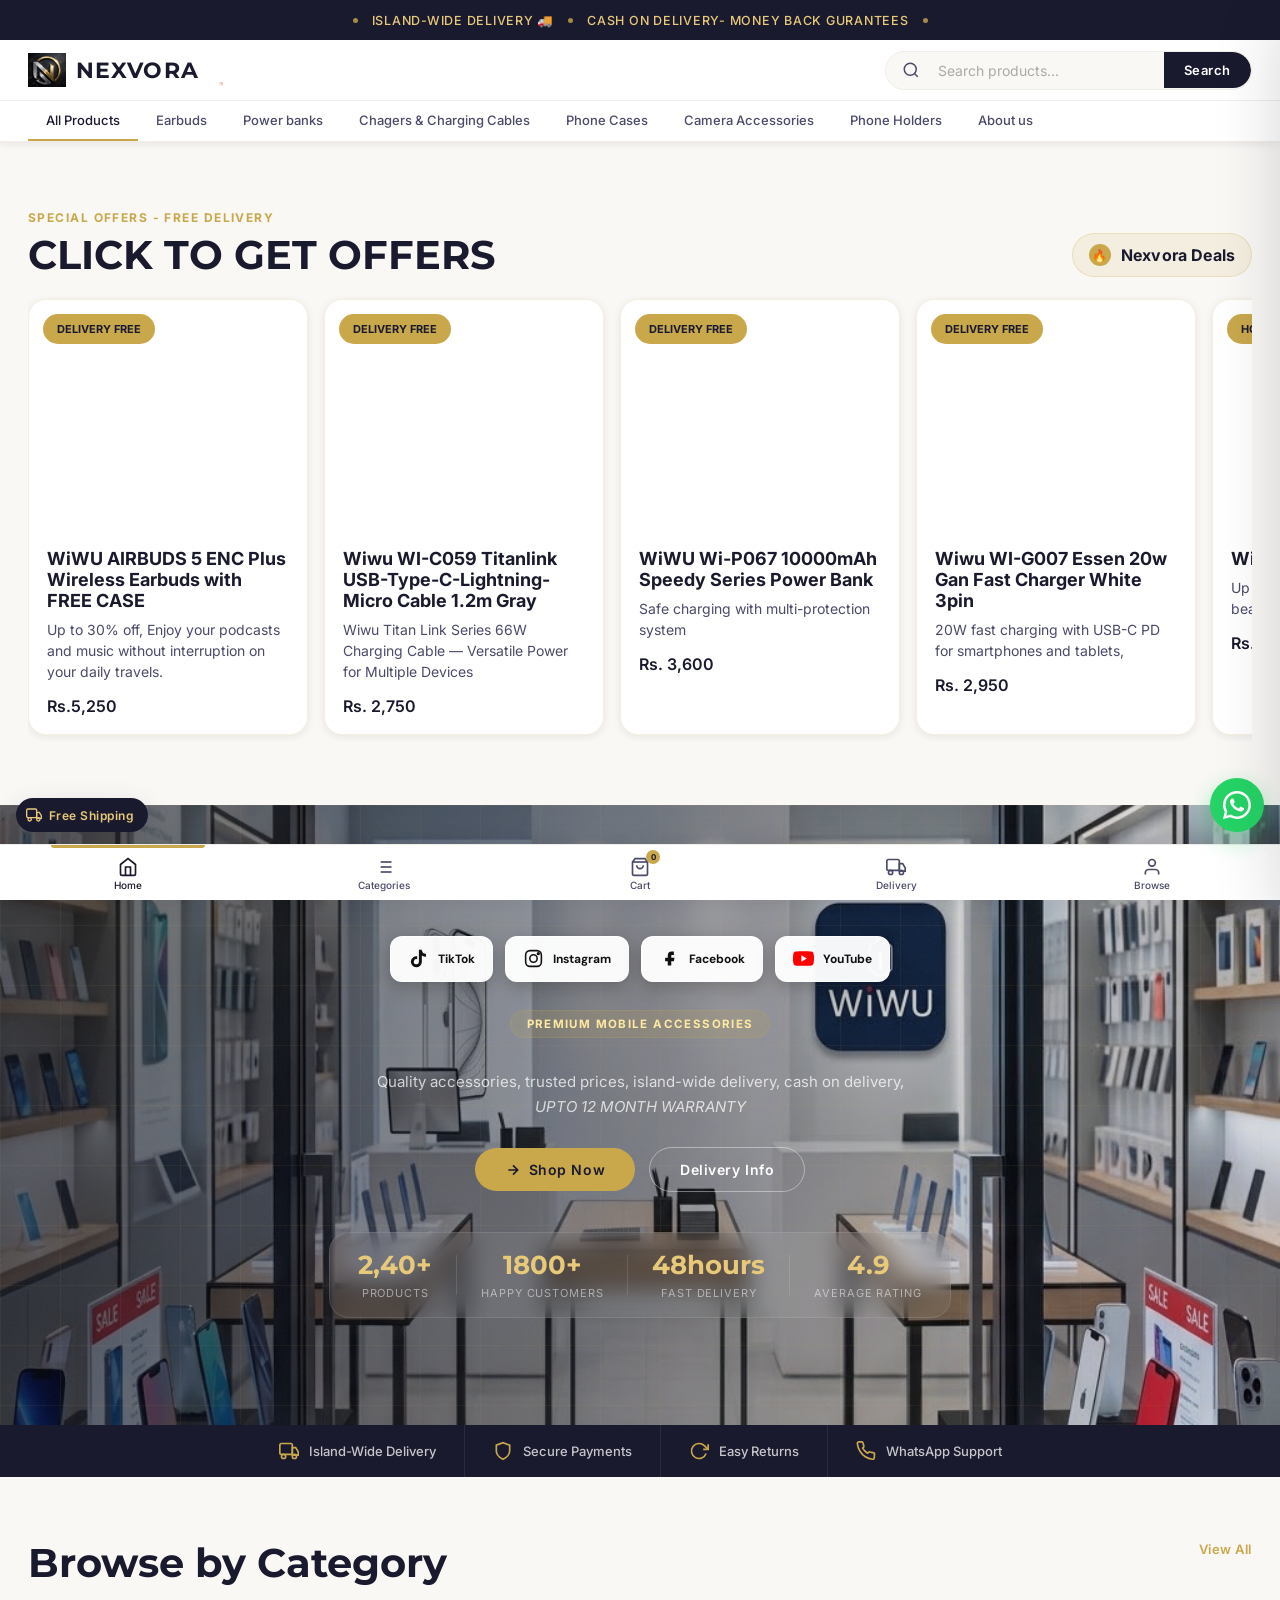
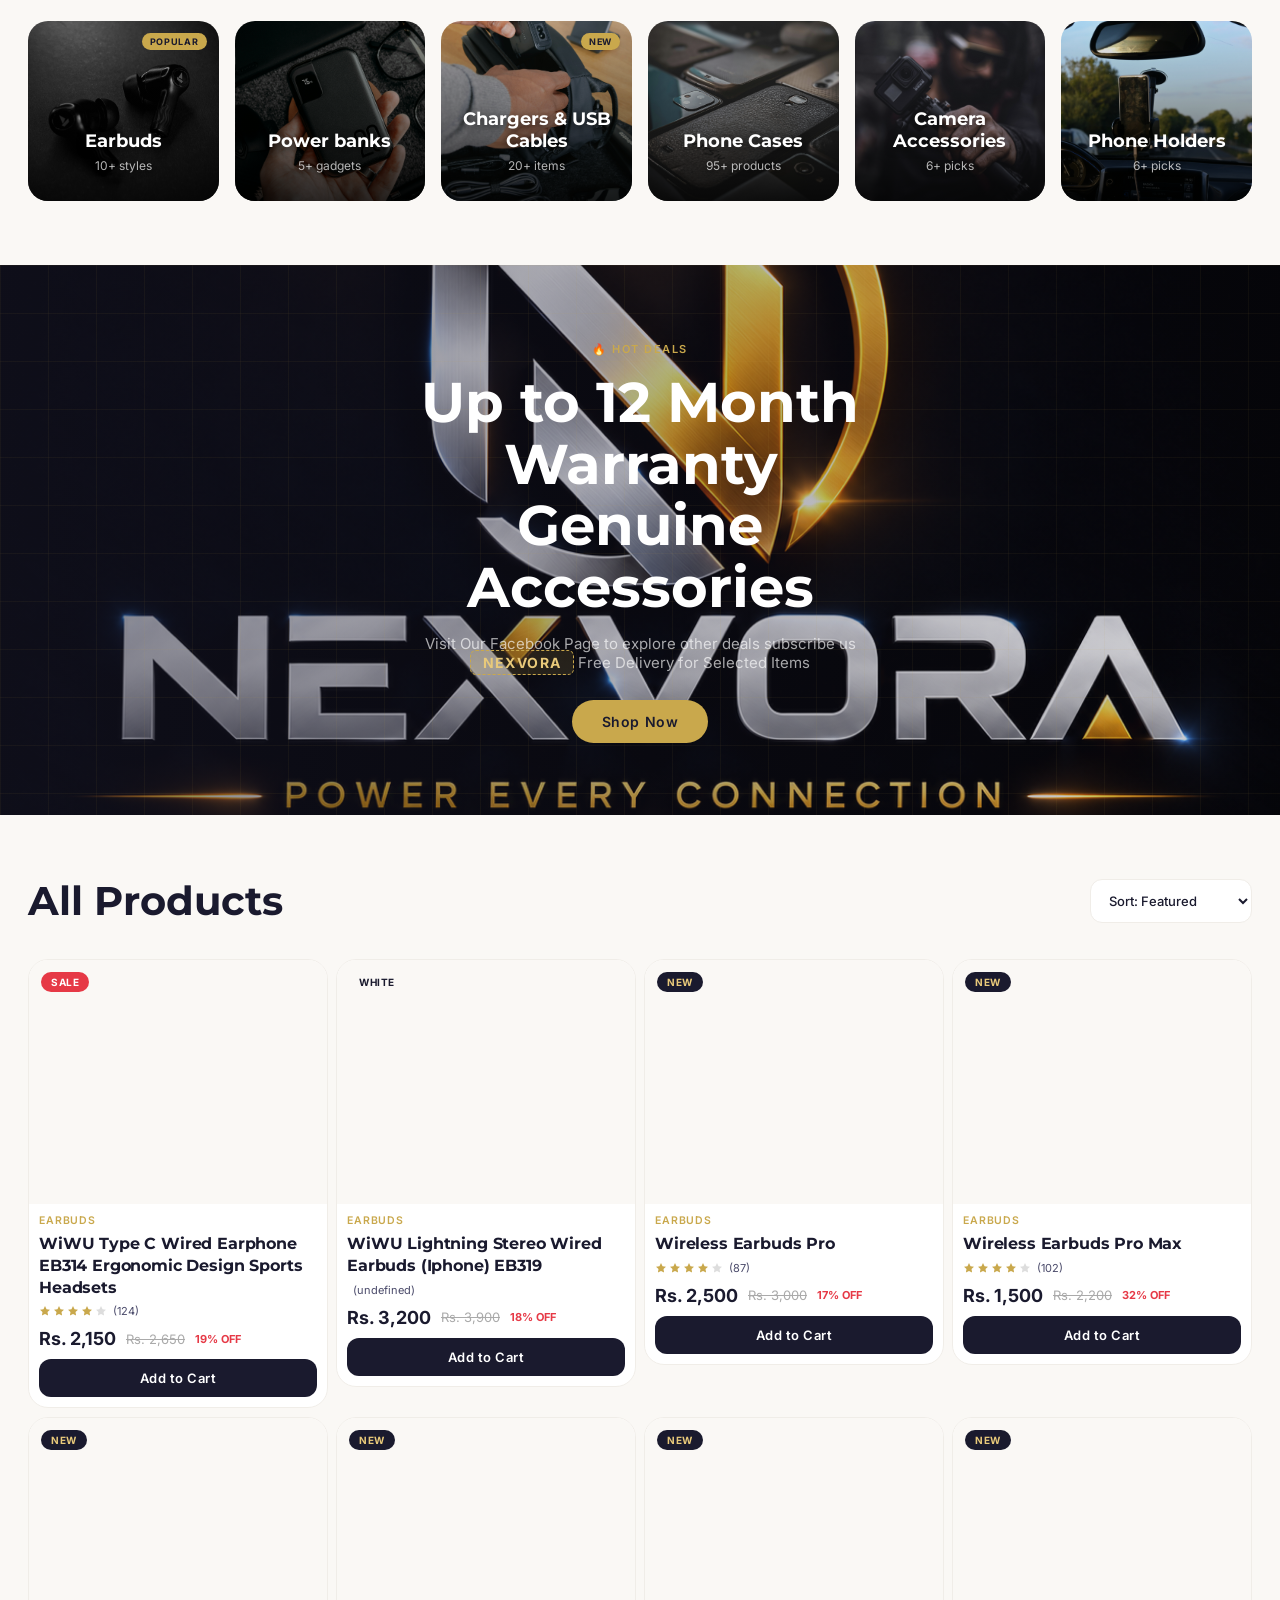
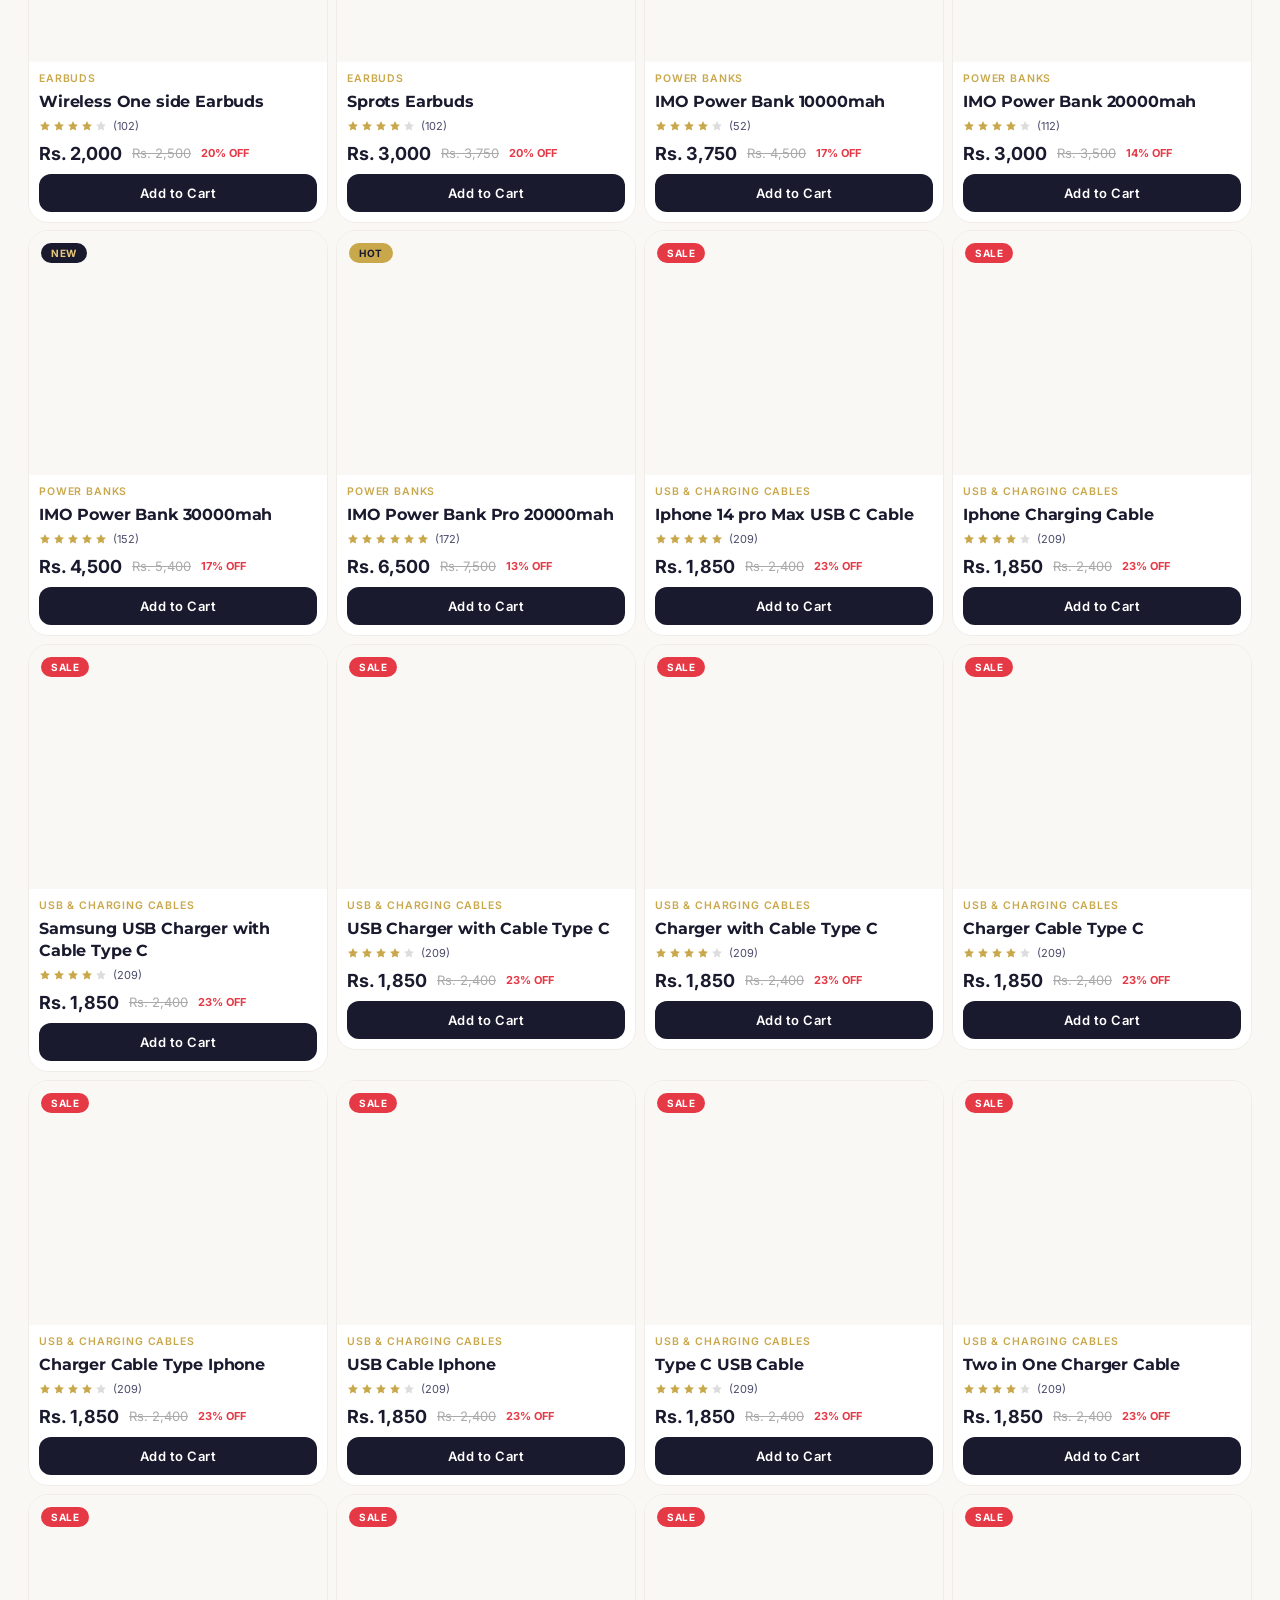
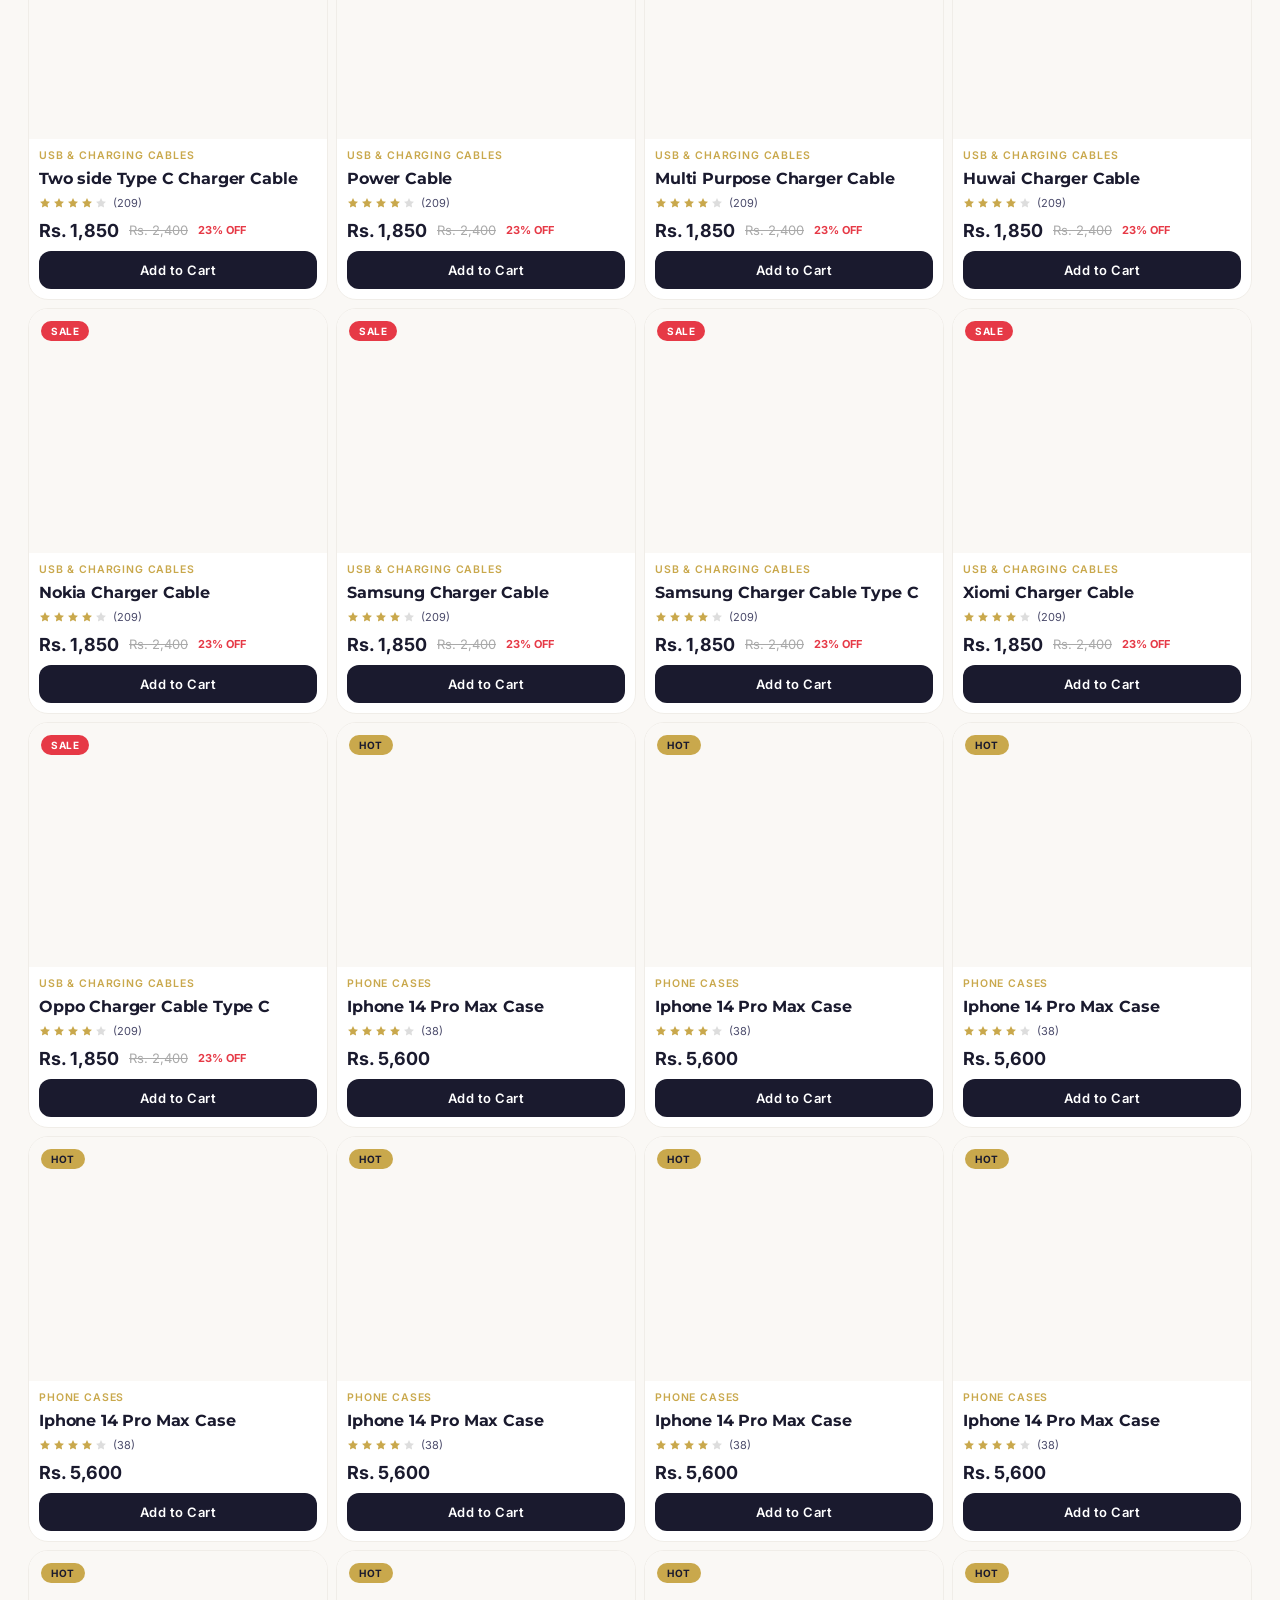
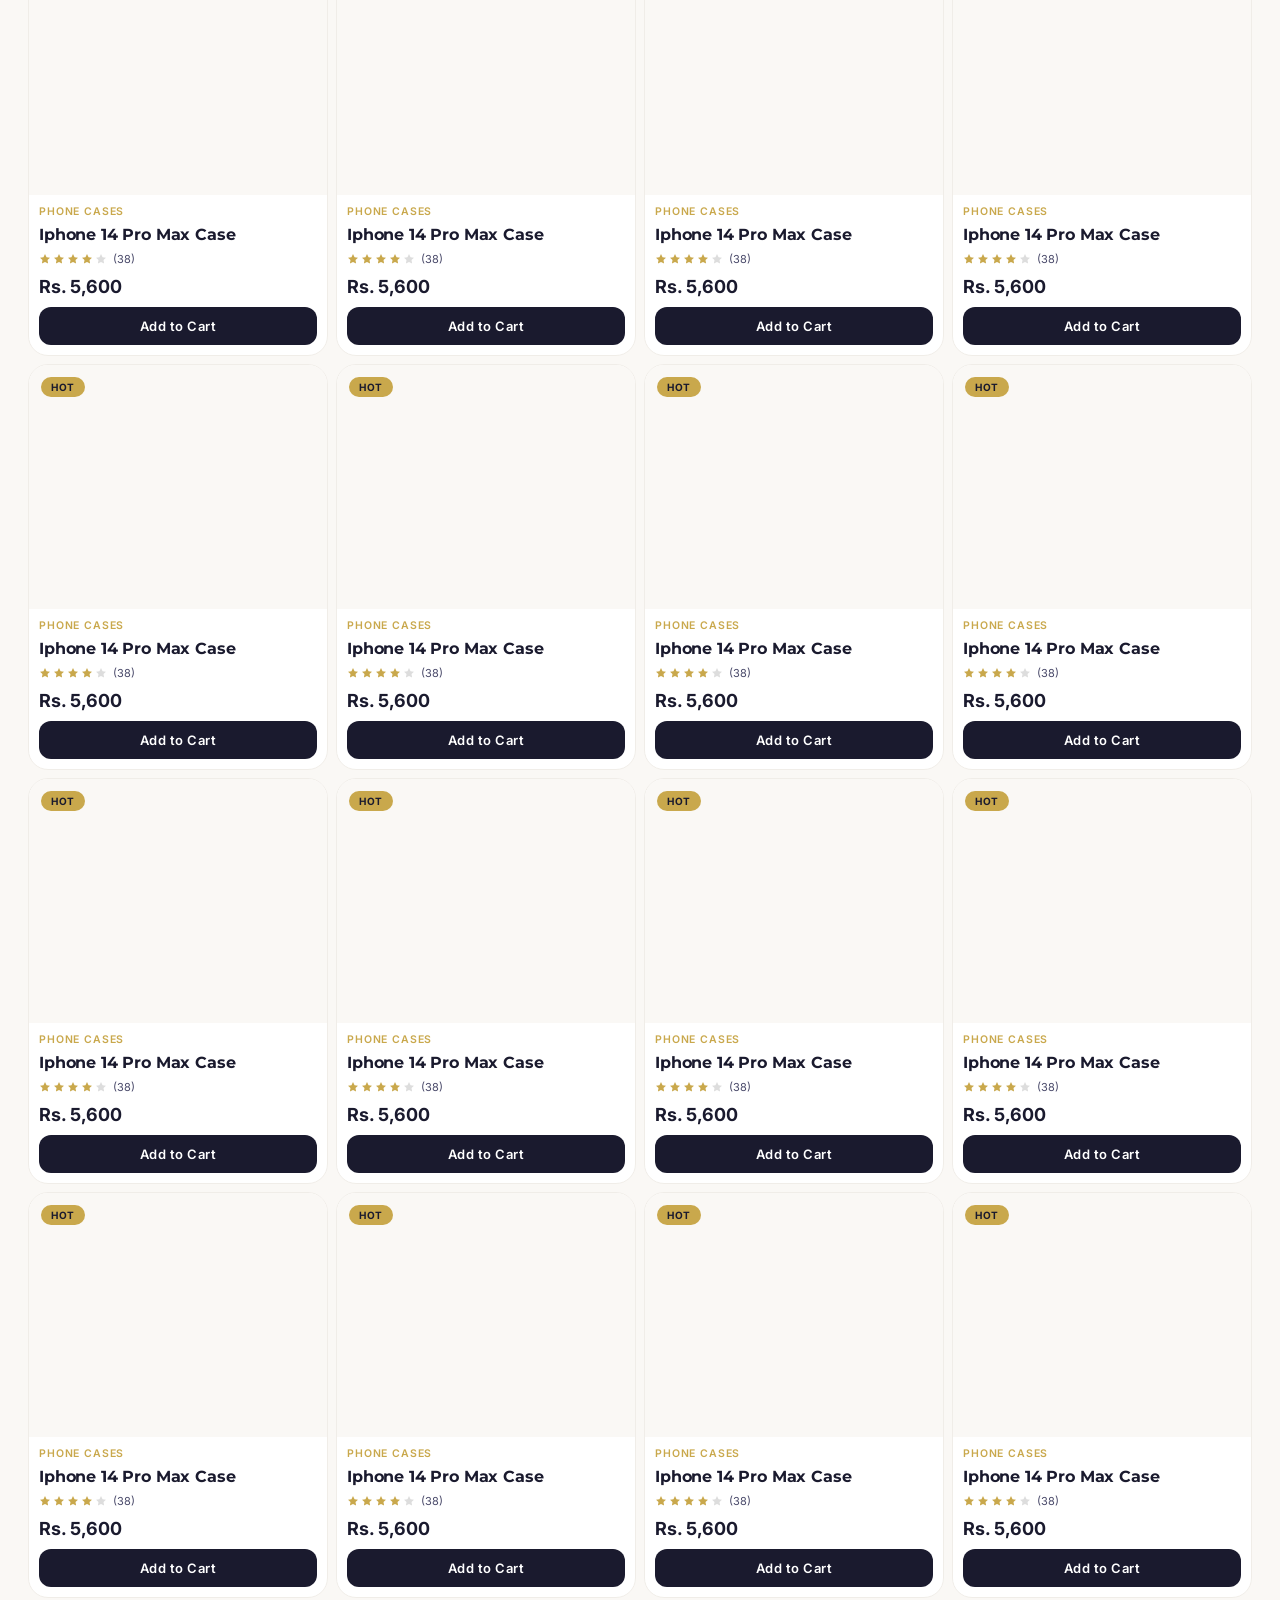
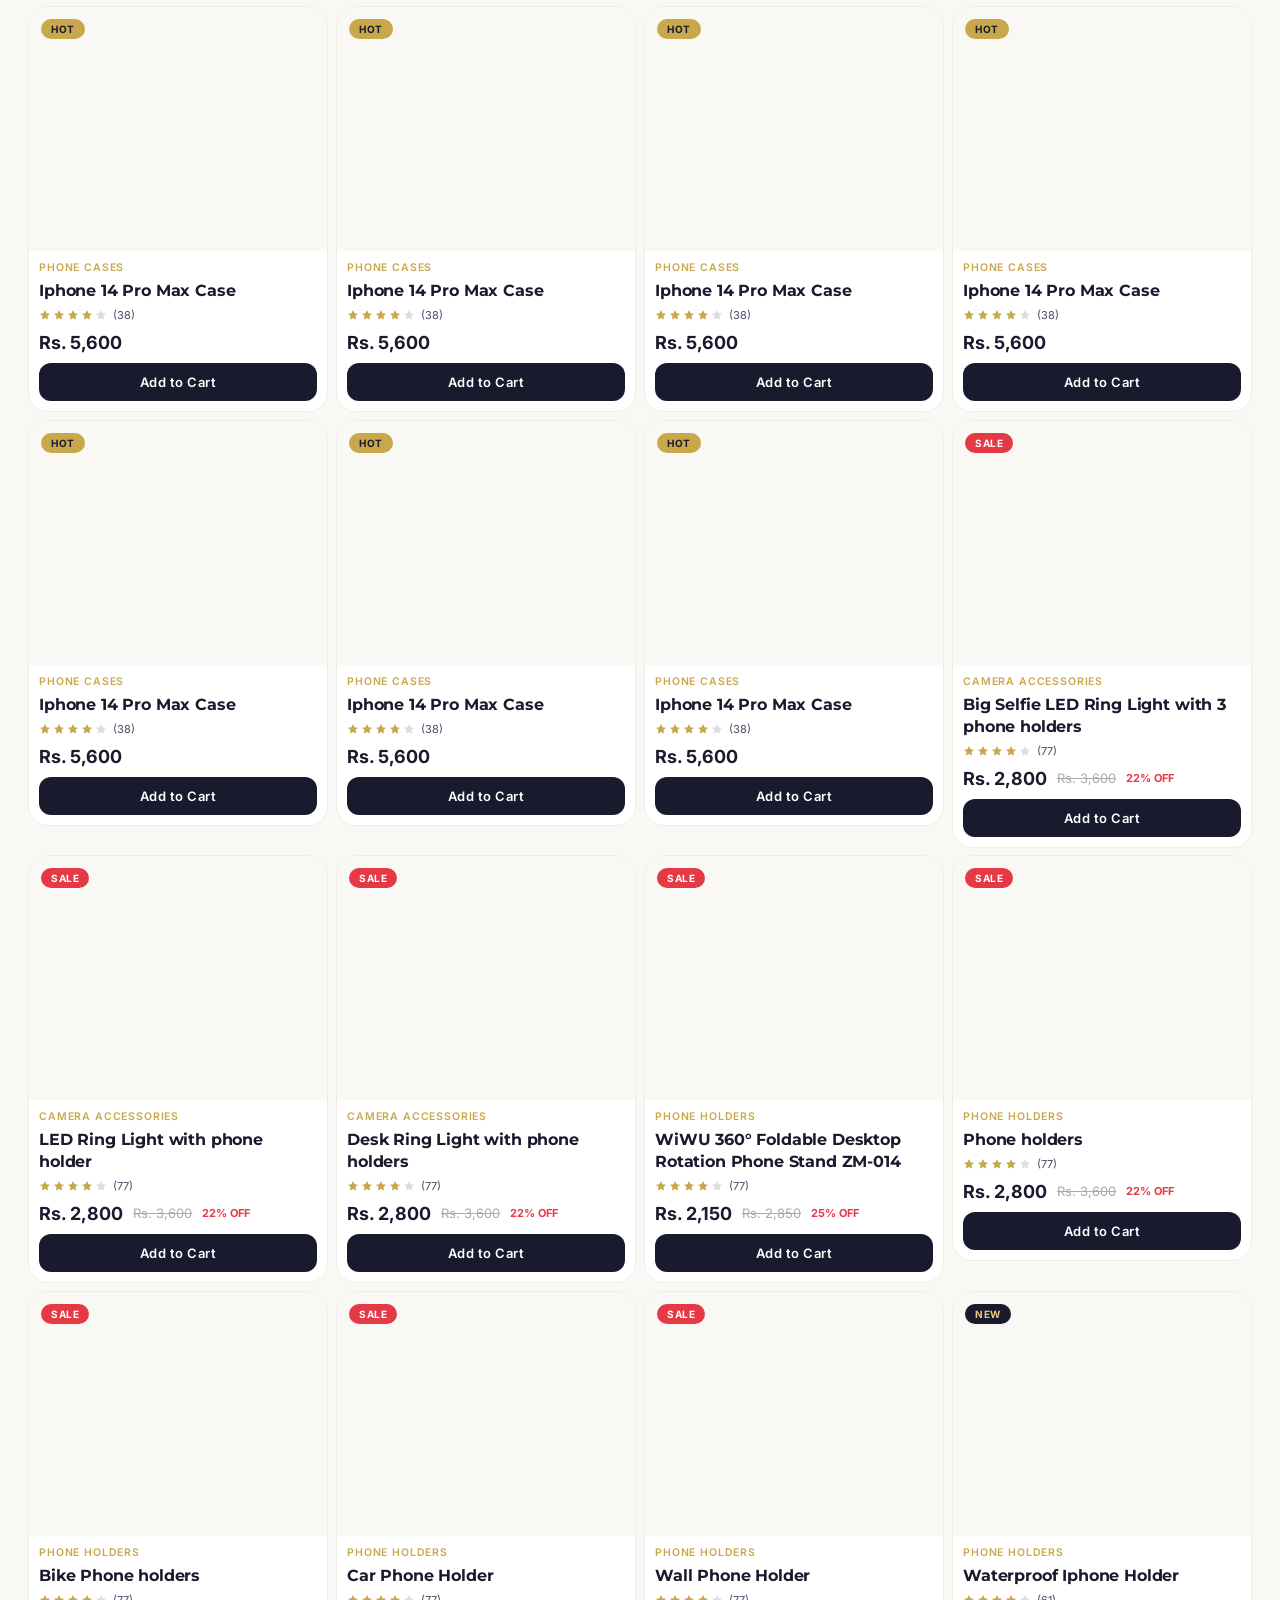
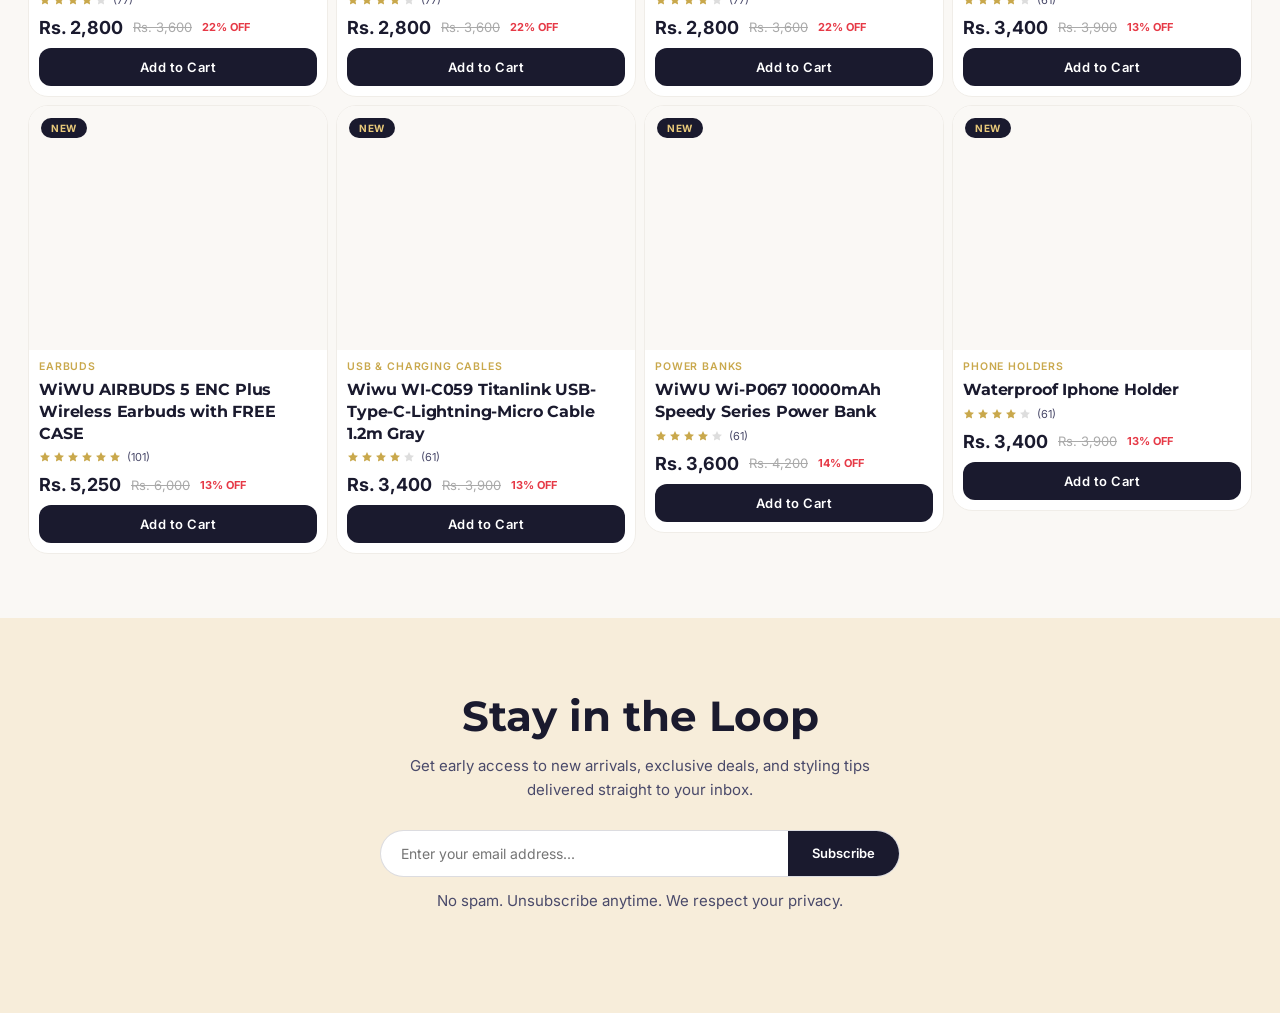
==== commit 55be1a72: "Add files via upload" ====
--- a/index.html
+++ b/index.html
@@ -169,7 +169,7 @@
       <a href="#" class="cat-link active" data-filter="all">All Products</a>
       <a href="#" class="cat-link" data-filter="Earbuds">Earbuds</a>
       <a href="#" class="cat-link" data-filter="Power banks">Power banks</a>
-      <a href="#" class="cat-link" data-filter="USB & Charging Cables">USB &amp; Charging Cables</a>
+      <a href="#" class="cat-link" data-filter="USB & Charging Cables">Chagers &amp; Charging Cables</a>
       <a href="#" class="cat-link" data-filter="Phone Cases">Phone Cases</a>
       <a href="#" class="cat-link" data-filter="Camera Accessories">Camera Accessories</a>
       <a href="#" class="cat-link" data-filter="Phone Holders">Phone Holders</a>
@@ -480,7 +480,7 @@
                 <polyline points="9 22 9 12 15 12 15 22" />
               </svg>
             </div>
-            <h3>Charging &amp; USB Cables</h3>
+            <h3>Chargers &amp; USB Cables</h3>
             <p>20+ items</p>
           </div>
         </div>
--- a/style.css
+++ b/style.css
@@ -395,7 +395,7 @@
 }
 .special-price {
   display: block;
-  font-weight: 700;
+  font-weight: 600;
   color: var(--ink);
 }
 
@@ -691,7 +691,7 @@
       rgba(9, 12, 24, 0.25) 70%,
       rgba(9, 12, 24, 0.12) 100%
     ),
-    url("image/categories/HERO.jpg");
+    url("nex.png");
 
   background-size: cover;
   background-position: center center;
@@ -1076,36 +1076,36 @@
 .cat-card p { font-size: 12px; color: rgba(255,255,255,0.7); }
 
 .cat-earbuds {
-  background-image: url("image/images/categories/earbudcate.jpg");
+  background-image: url("images/categories/earbudcate.jpg");
   background-size: cover;
   background-position: center;
 }
 
 .cat-powerbank {
-  background-image: url("image/images/categories/powerbankcate.jpg");
+  background-image: url("images/categories/powerbankcate.jpg");
   background-size: cover;
   background-position: center;
 }
 
 .cat-cables {
-  background-image: url("image/images/categories/cablescate.jpg");
+  background-image: url("images/categories/cablescate.jpg");
   background-size: cover;
   background-position: center;
 }
 
 .cat-phonecases {
-  background-image: url("image/images/categories/phonecasecate.jpg");
+  background-image: url("images/categories/phonecasecate.jpg");
   background-size: cover;
   background-position: center;
 }
 
 .cat-cameras {
-  background-image: url("image/images/categories/cameraacccate.jpg");
+  background-image: url("images/categories/cameraacccate.jpg");
   background-size: cover;
   background-position: center;
 }
 .cat-holders {
-  background-image: url("image/images/categories/phoneholders.jpg");
+  background-image: url("images/categories/phoneholders.jpg");
   background-size: cover;
   background-position: center;
 }
@@ -1129,7 +1129,7 @@
       rgba(26, 26, 46, 0.80) 50%,
       rgba(26, 26, 46, 0.52) 100%
     ),
-    url("image/bannerad.jpg");
+    url("nex.png");
 
   background-size: cover;
   background-position: center;
@@ -1771,7 +1771,7 @@
       rgba(9, 12, 24, 0.20) 70%,
       rgba(9, 12, 24, 0.10) 100%
     ),
-    url("image/images/categories/HERO.jpg");
+    url("images/heroback.jpeg");
 
   background-size: cover;
   background-position: center center;
@@ -1839,7 +1839,7 @@
       rgba(26, 26, 46, 0.35) 50%,
       rgba(26, 26, 46, 0.20) 100%
     ),
-    url("image/bannerad.jpg");
+    url("nex.png");
 
   background-size: cover;
   background-position: center center;
@@ -1884,7 +1884,7 @@
         rgba(26, 26, 46, 0.50) 0%,
         rgba(26, 26, 46, 0.70) 100%
       ),
-      url("image/bannerad.jpg");
+      url("nex.png");
 
     background-size: cover;
     background-position: center;
@@ -2521,7 +2521,7 @@
       rgba(10, 12, 25, 0.68) 45%,
       rgba(10, 12, 25, 0.40) 100%
     ),
-    url("images/special-hero.jpg");
+    url("nex.png");
 
   background-size: cover;
   background-position: center;
@@ -2617,7 +2617,7 @@
         rgba(10, 12, 25, 0.60) 0%,
         rgba(10, 12, 25, 0.78) 100%
       ),
-      url("images/special-hero.jpg");
+      url("images/coverspecial.jpeg");
 
     background-position: center center;
   }
@@ -2650,7 +2650,7 @@
         rgba(10, 12, 25, 0.55) 0%,
         rgba(10, 12, 25, 0.86) 100%
       ),
-      url("images/special-hero.jpg");
+      url("images/logo.main.jpeg");
 
     background-size: cover;
 
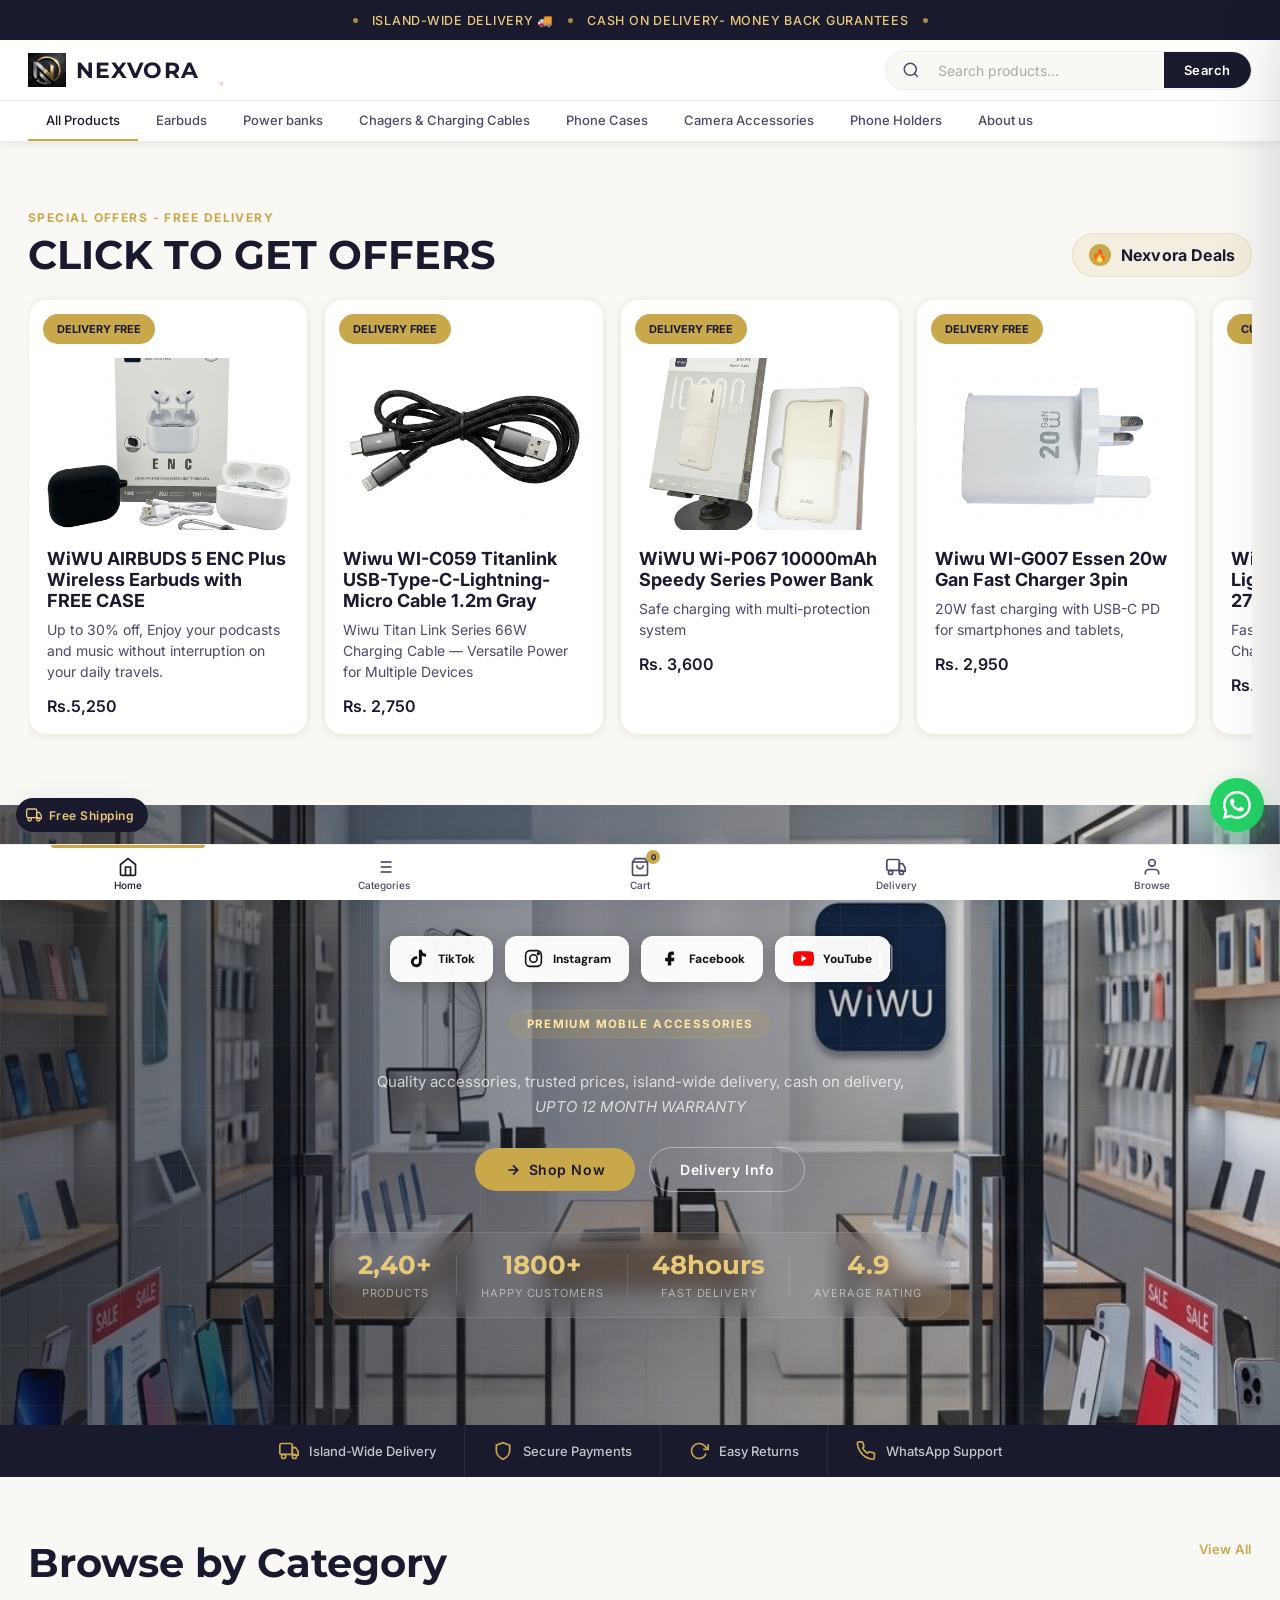
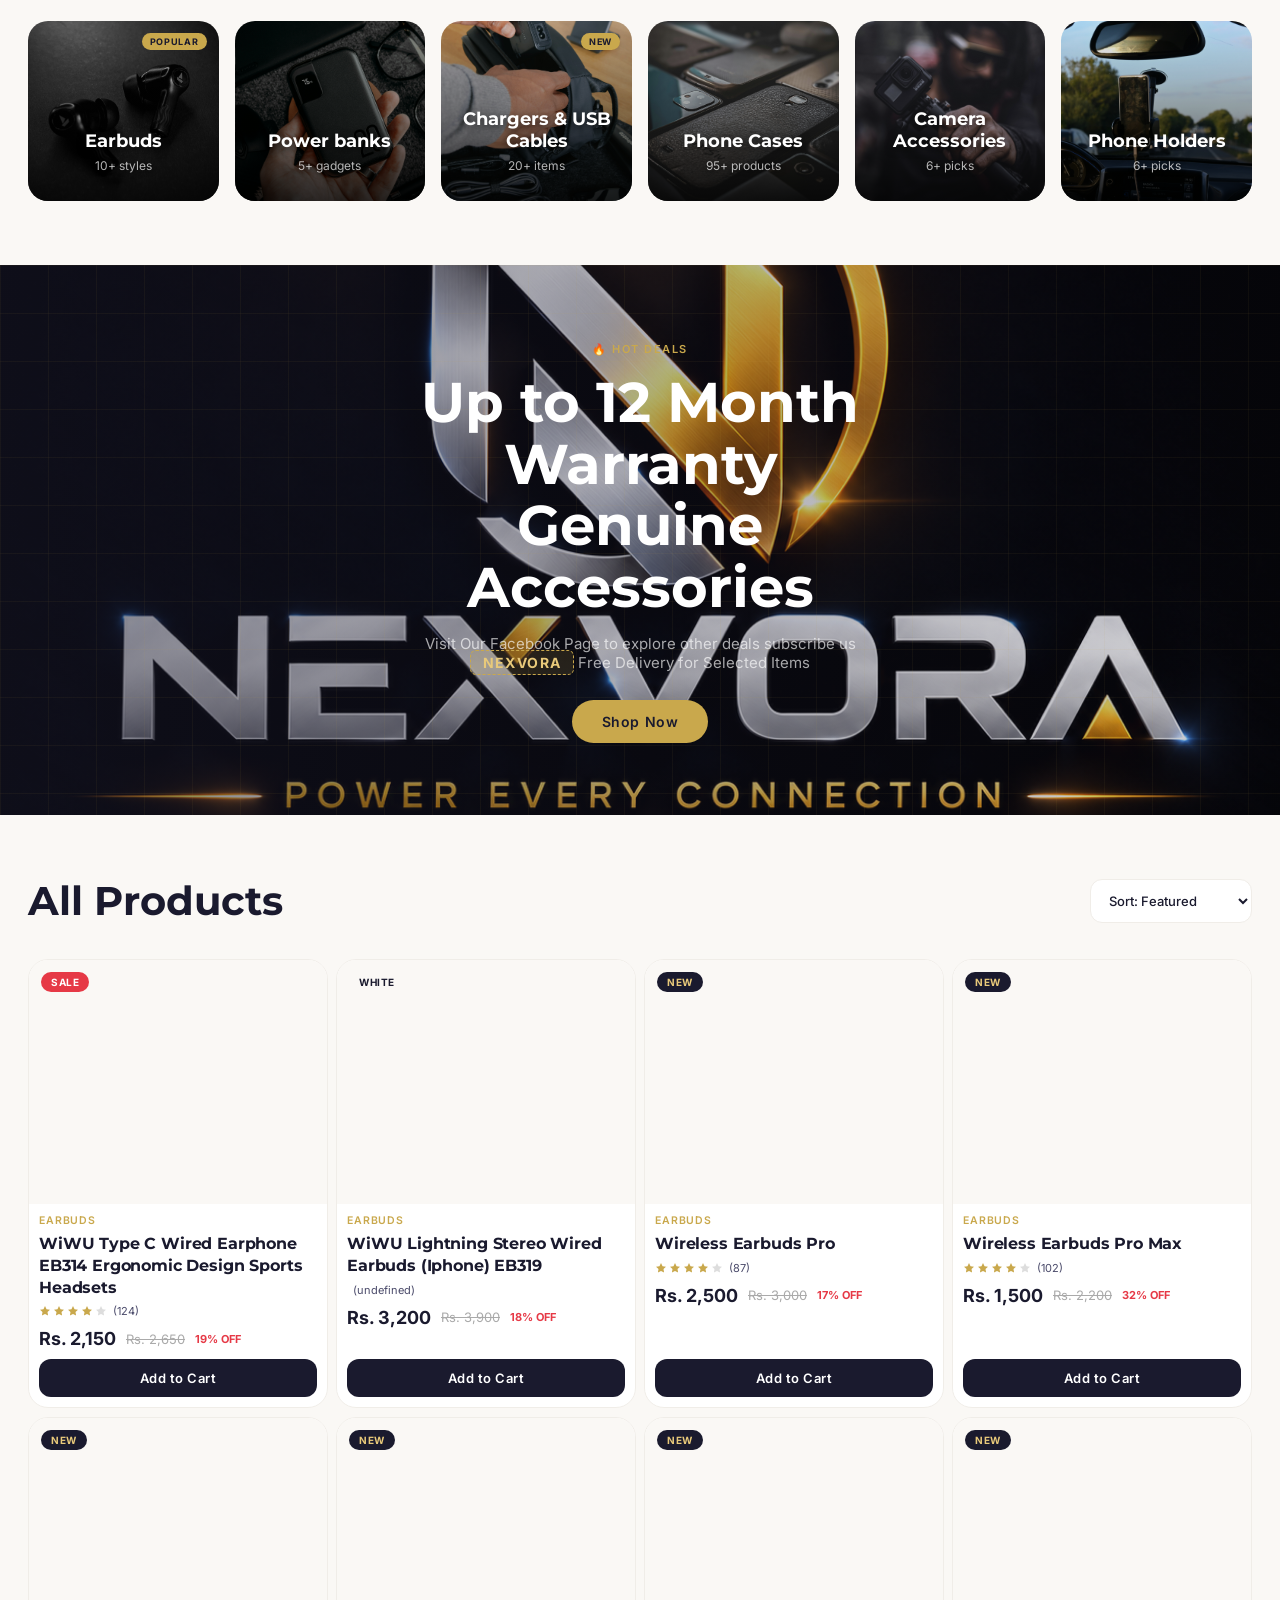
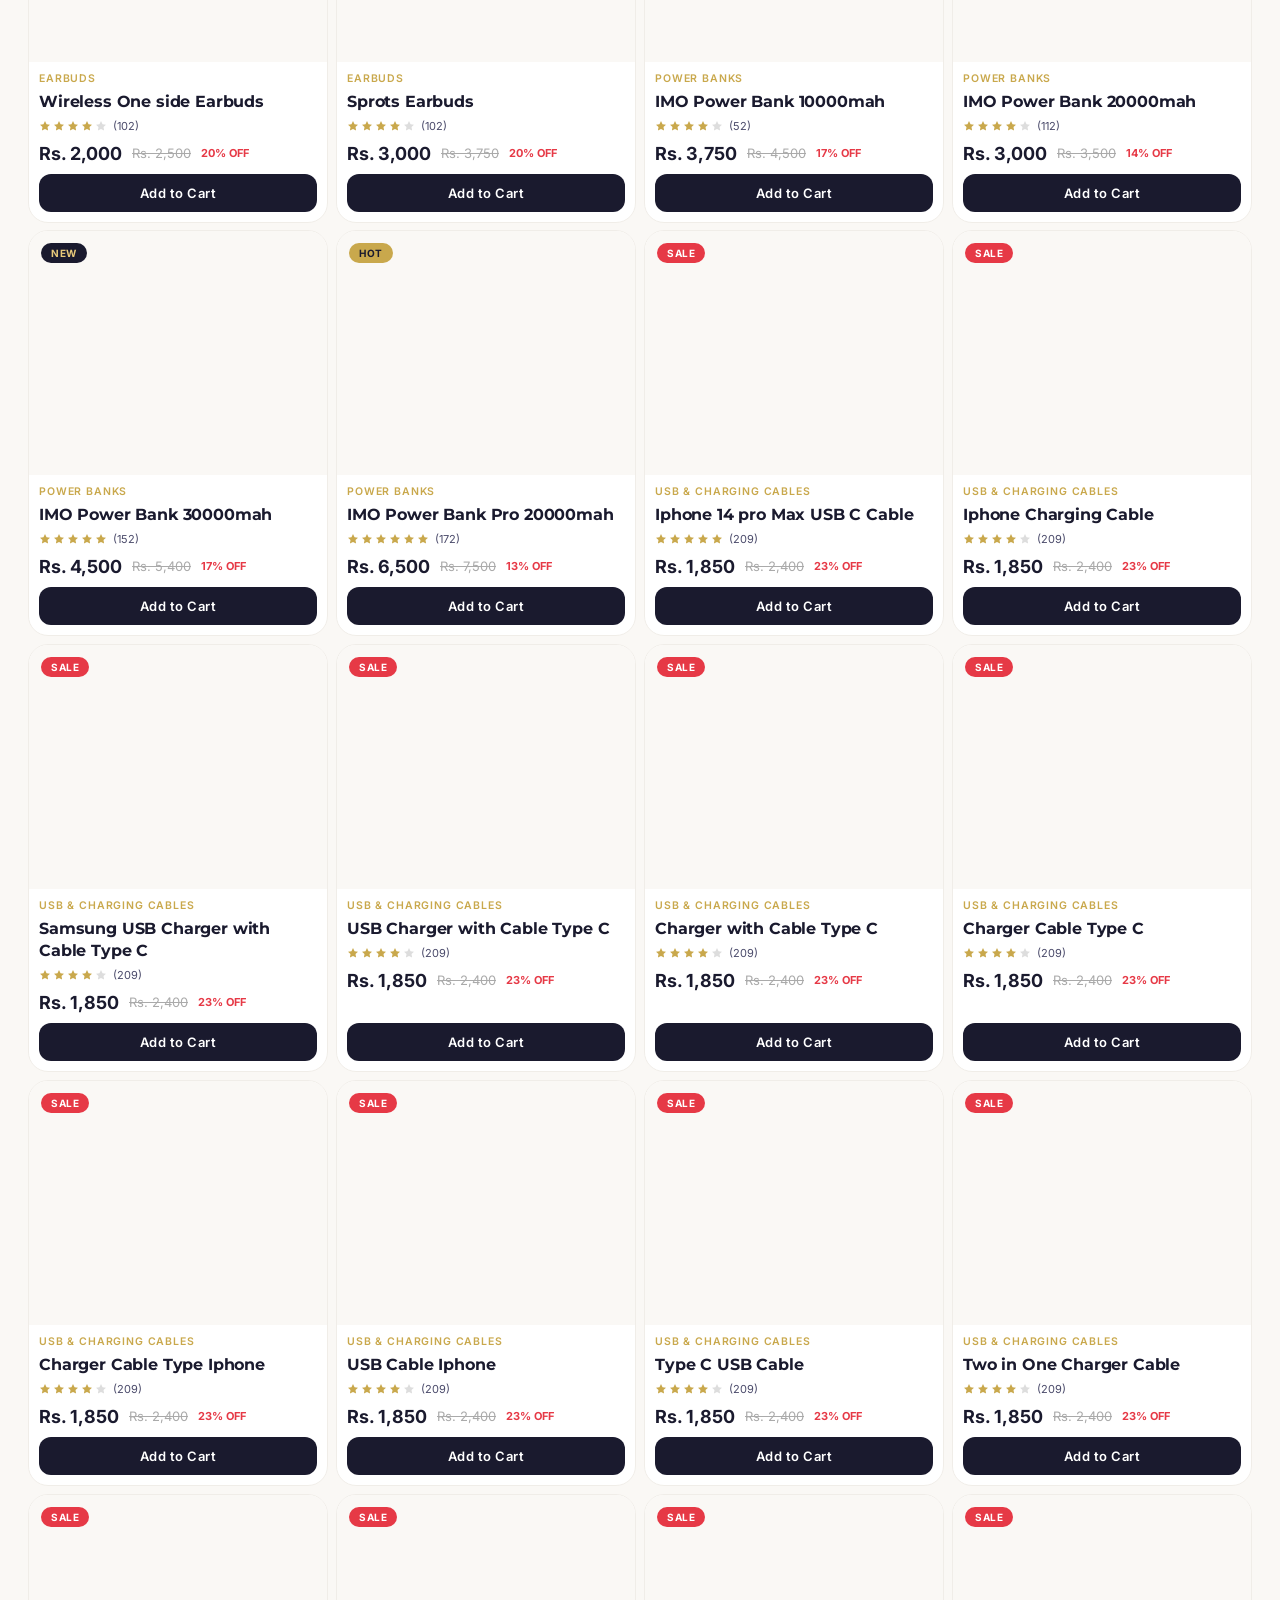
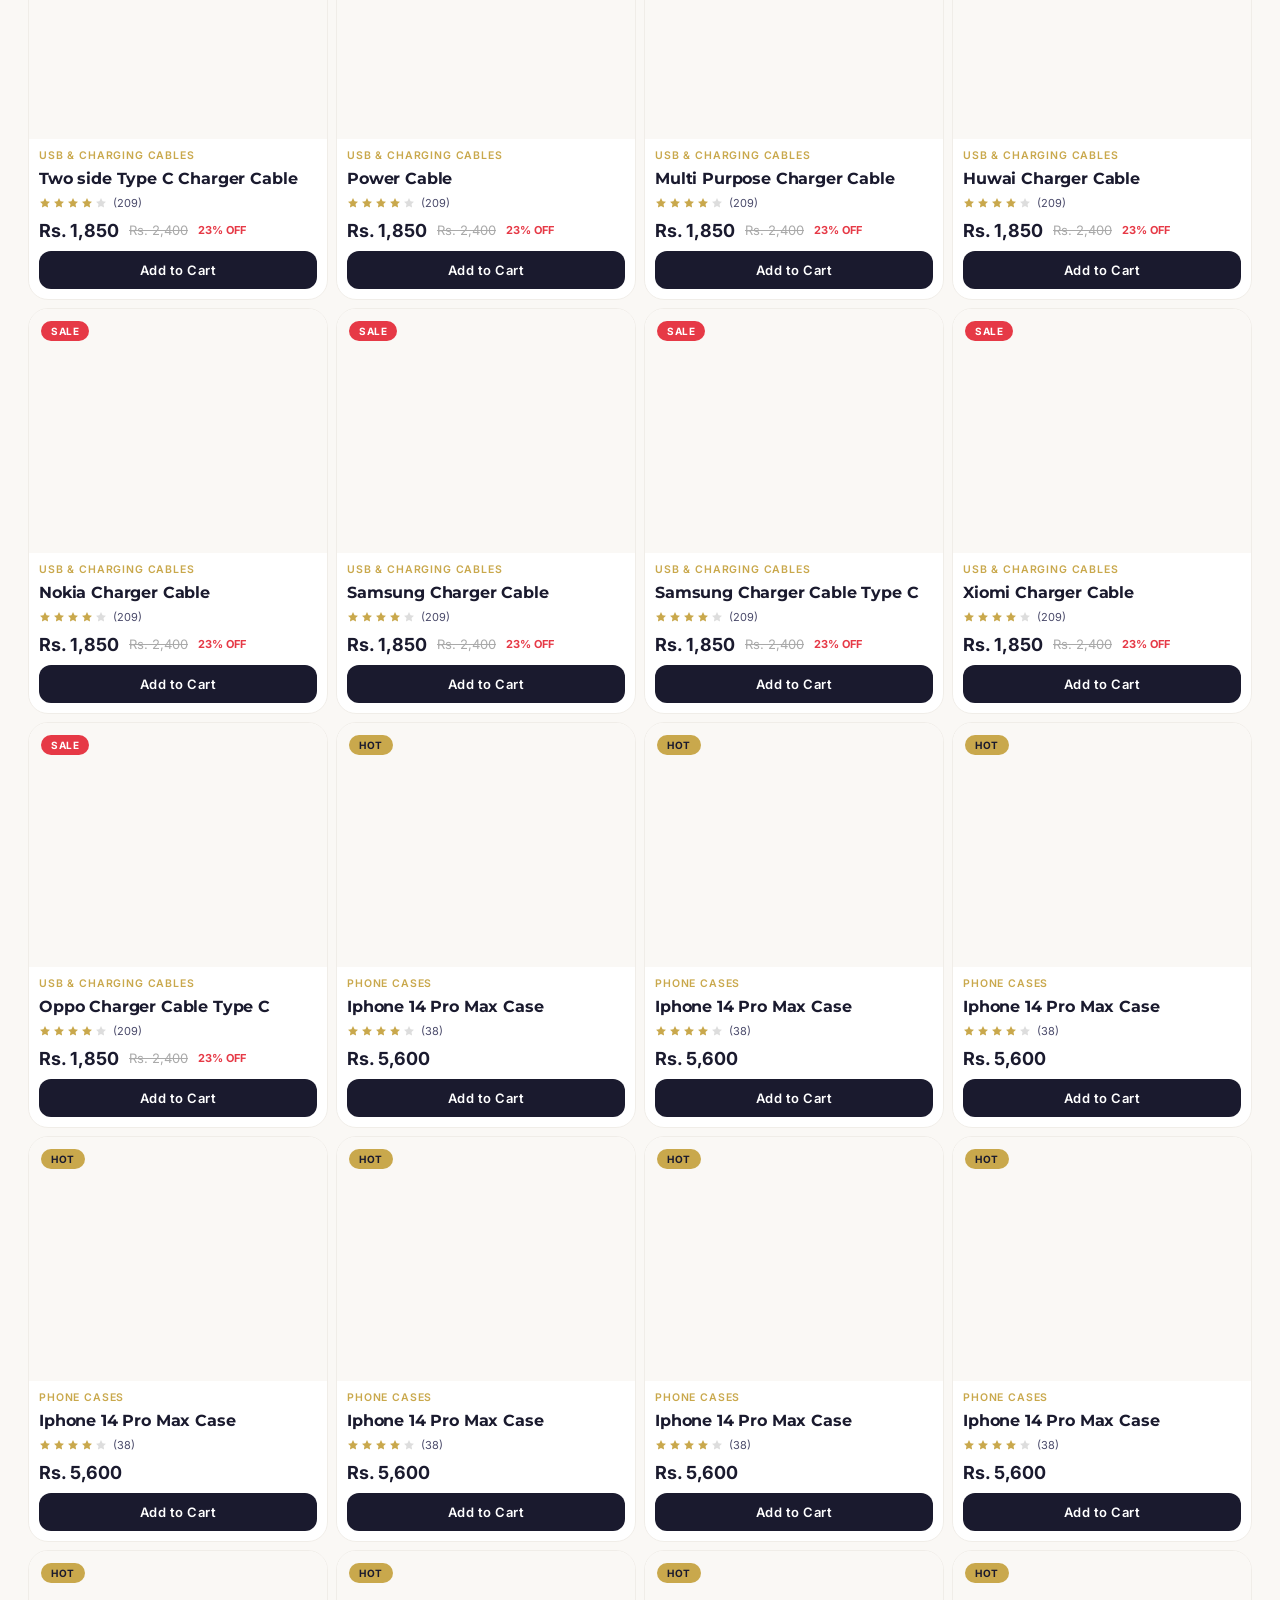
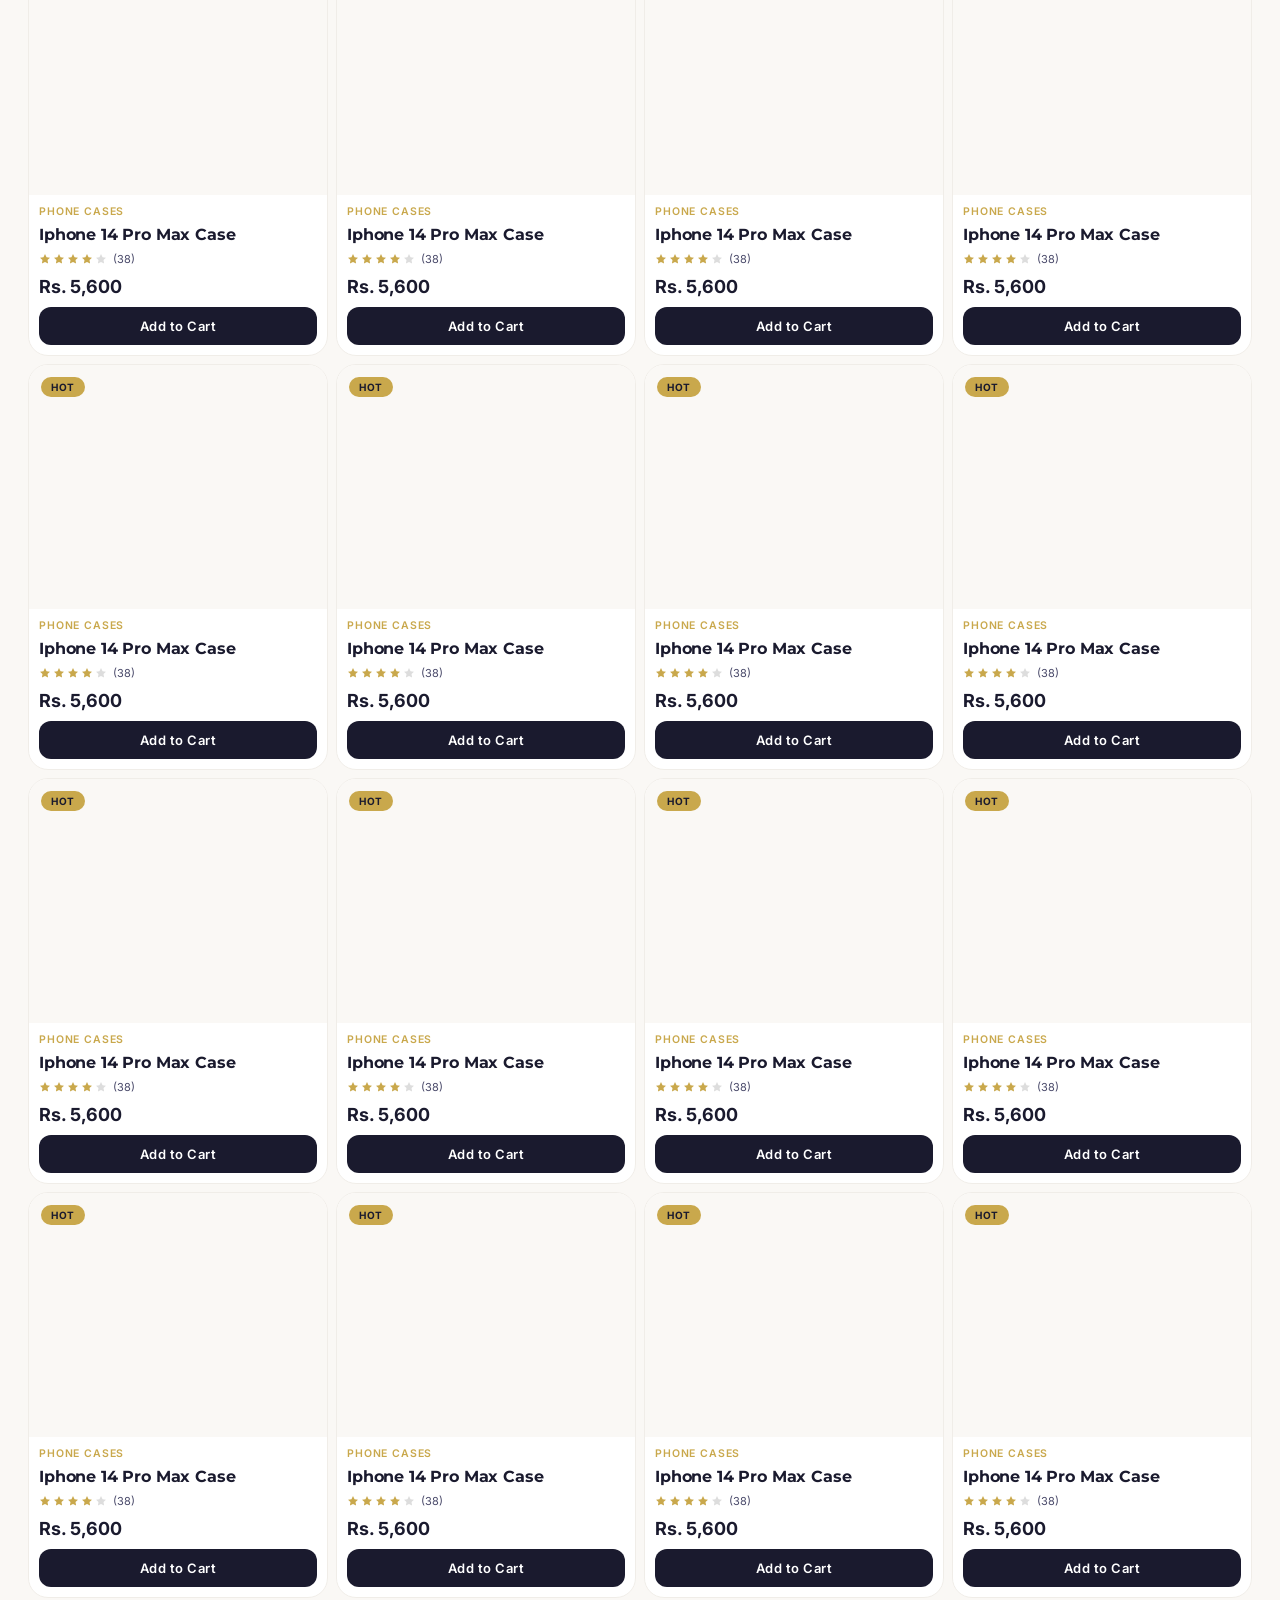
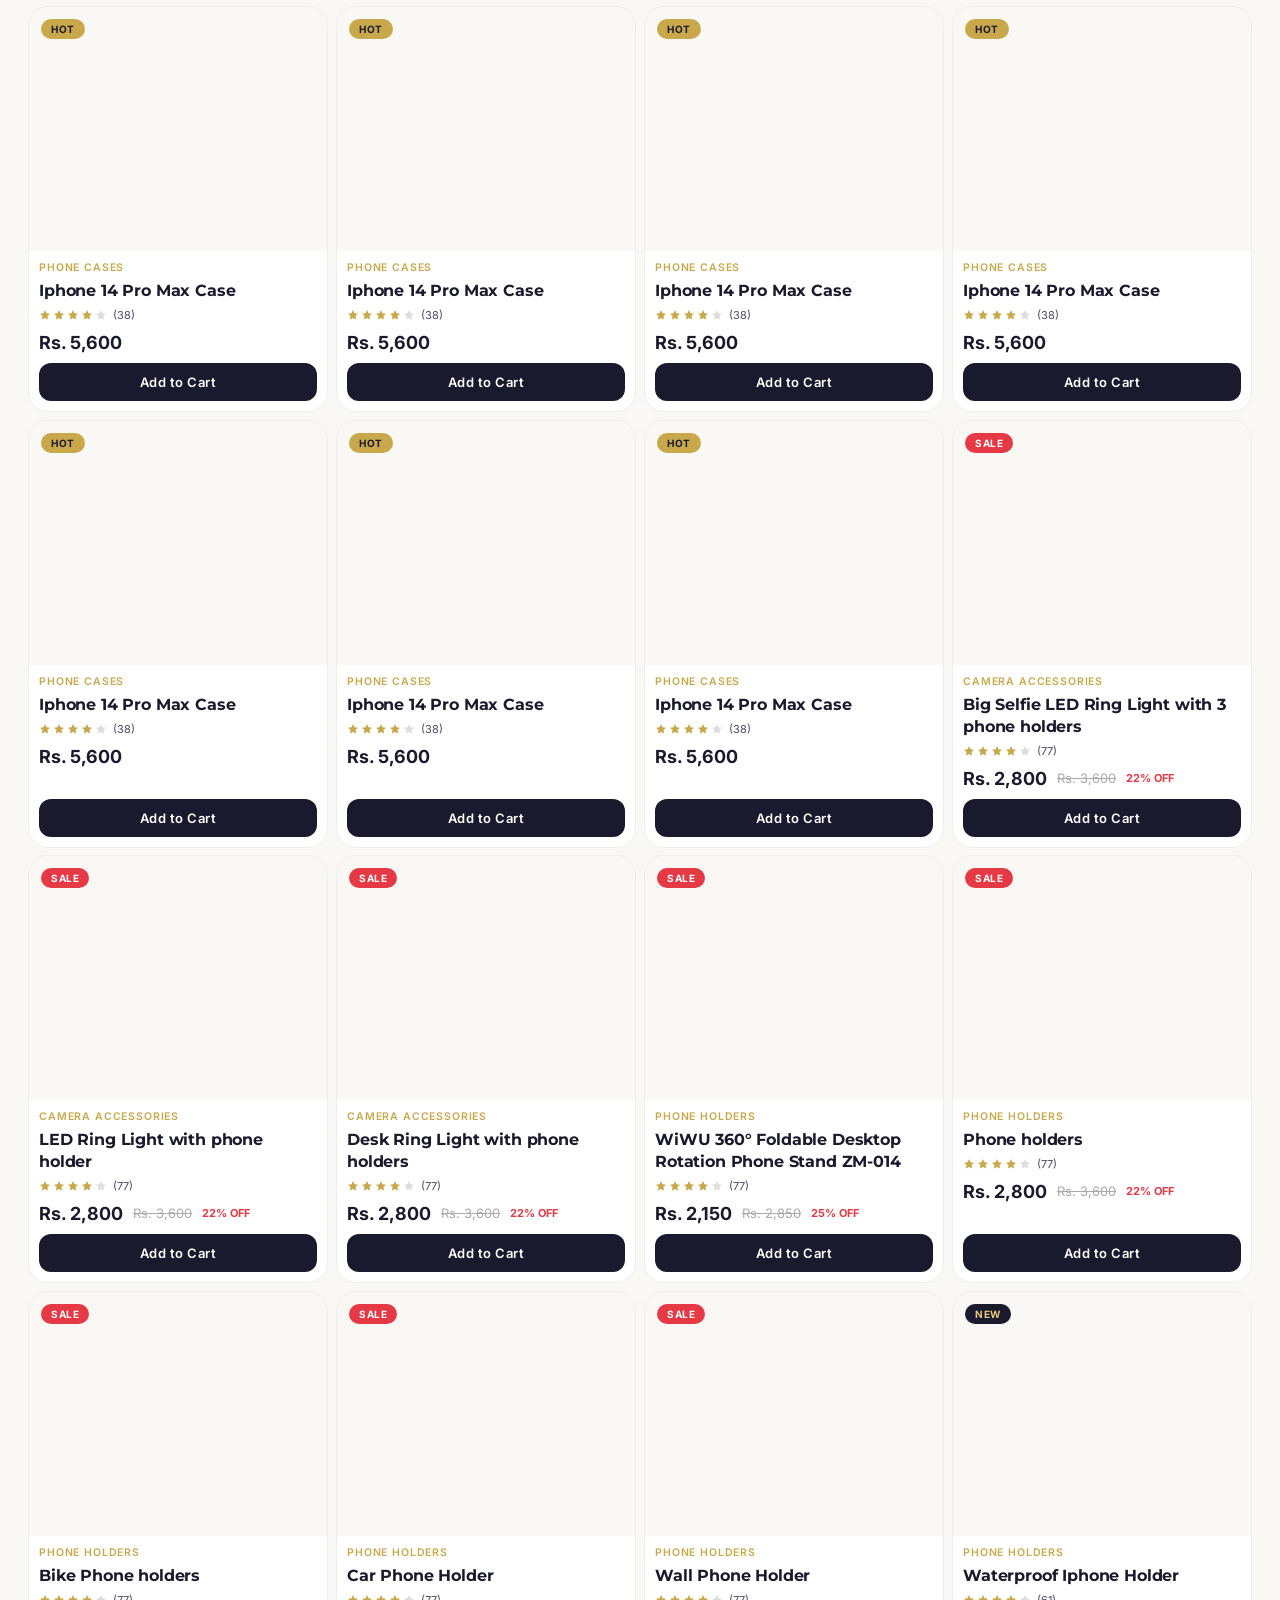
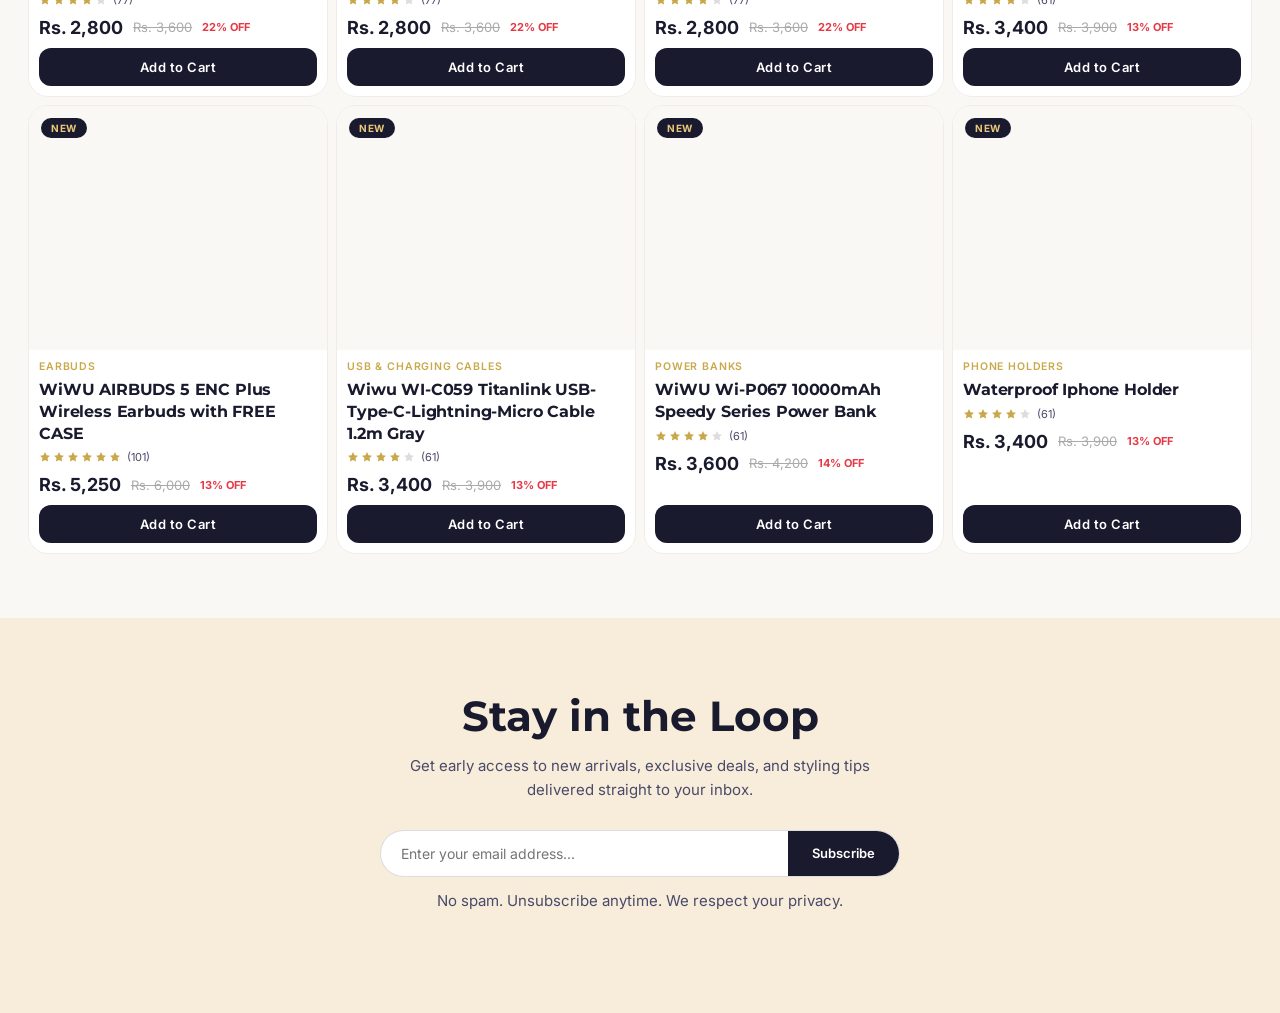
==== commit e45f0433: "Add files via upload" ====
--- a/index.html
+++ b/index.html
@@ -199,7 +199,7 @@
     <a href="special.html?offer=earbuds" class="special-card">
       <div class="special-card-badge">DELIVERY FREE</div>
       <div class="special-card-img"
-           style="background-image:url('images/products/AIRBUD5/AIRBUD51.jpeg')"></div>
+           style="background-image:url('images/AIRBUD5/AIRBUDS501.jpeg')"></div>
       <div class="special-card-body">
         <h3>WiWU AIRBUDS 5 ENC Plus Wireless Earbuds with FREE CASE</h3>
         <p>Up to 30% off,  Enjoy your podcasts and music without interruption on your daily travels.</p>
@@ -210,7 +210,7 @@
     <a href="special.html?offer=powerbanks" class="special-card">
       <div class="special-card-badge">DELIVERY FREE</div>
      <div class="special-card-img"
-           style="background-image:url('images/products/CHUSB23/CHUSB231.jpeg')"></div>
+           style="background-image:url('images/CHUSB23/CHUSB232.jpeg')"></div>
       <div class="special-card-body">
         <h3>Wiwu WI-C059 Titanlink USB-Type-C-Lightning-Micro Cable 1.2m Gray</h3>
         <p>Wiwu Titan Link Series 66W Charging Cable — Versatile Power for Multiple Devices</p>
@@ -221,7 +221,7 @@
     <a href="special.html?offer=phonecases" class="special-card">
       <div class="special-card-badge">DELIVERY FREE</div>
       <div class="special-card-img"
-           style="background-image:url('images/products/PBW/PBW01.jpeg')"></div>
+           style="background-image:url('images/PBW/PBW1.jpeg')"></div>
       <div class="special-card-body">
         <h3>WiWU Wi-P067 10000mAh Speedy Series Power Bank </h3>
         <p>Safe charging with multi-protection system</p>
@@ -232,9 +232,9 @@
     <a href="special.html?offer=camera" class="special-card">
       <div class="special-card-badge">DELIVERY FREE</div>
       <div class="special-card-img"
-           style="background-image:url('images/products/CHC20/CHC20W1.jpeg')"></div>
-      <div class="special-card-body">
-        <h3>Wiwu WI-G007 Essen 20w Gan Fast Charger White 3pin</h3>
+           style="background-image:url('images/CHC20/CHC20W01.jpeg')"></div>
+      <div class="special-card-body">
+        <h3>Wiwu WI-G007 Essen 20w Gan Fast Charger 3pin</h3>
         <p>20W fast charging with USB-C PD for smartphones and tablets,</p>
         <span class="special-price">Rs. 2,950</span>
       </div>
@@ -244,46 +244,46 @@
     <!-- SET 2 — DUPLICATE -->
 
     <a href="special.html?offer=earbuds" class="special-card">
-      <div class="special-card-badge">HOT</div>
+      <div class="special-card-badge">CUTE</div>
       <div class="special-card-img"
-           style="background-image:url('images/products/earbuds.jpg')"></div>
-      <div class="special-card-body">
-        <h3>Wireless Earbuds</h3>
-        <p>Up to 30% off, extra bass for island beats.</p>
-        <span class="special-price">Rs. 3,499</span>
+           style="background-image:url('images/CHC2IPPINK/CHC2IPPINK4.webp')"></div>
+      <div class="special-card-body">
+        <h3>WiWU Wi-C062 USB C to Lightning Silicone Cable 27W Fast Charging iphone</h3>
+        <p>Fast, Flexible, and Tangle-Free Charging</p>
+        <span class="special-price">Rs. 1,250</span>
       </div>
     </a>
 
     <a href="special.html?offer=powerbanks" class="special-card">
       <div class="special-card-badge">DEAL</div>
       <div class="special-card-img"
-           style="background-image:url('images/products/powerbank.jpg')"></div>
-      <div class="special-card-body">
-        <h3>Fast Power Banks</h3>
-        <p>Charge all day with premium capacity.</p>
-        <span class="special-price">Rs. 4,999</span>
+           style="background-image:url('images/PHST/PHST1.webp')"></div>
+      <div class="special-card-body">
+        <h3>WiWU 360° Foldable Desktop Rotation Phone Stand ZM-014</h3>
+        <p>Effortless 360° Rotation for Your Device</p>
+        <span class="special-price">Rs. 2,000</span>
       </div>
     </a>
 
     <a href="special.html?offer=phonecases" class="special-card">
       <div class="special-card-badge">SPECIAL</div>
       <div class="special-card-img"
-           style="background-image:url('images/products/phone-case.jpg')"></div>
-      <div class="special-card-body">
-        <h3>Phone Cases</h3>
-        <p>Stylish protection with extra grip.</p>
-        <span class="special-price">Rs. 1,699</span>
+           style="background-image:url('images/CBLC2C/CBLC2C4.webp')"></div>
+      <div class="special-card-body">
+        <h3>WiWU 1.2m 60W USB C to USB C TITAN LINK Series Fast Charging Cable Wi-C057</h3>
+        <p>Fast 60W USB-C Charging</p>
+        <span class="special-price">Rs. 1,250</span>
       </div>
     </a>
 
     <a href="special.html?offer=camera" class="special-card">
       <div class="special-card-badge">HOT</div>
       <div class="special-card-img"
-           style="background-image:url('images/products/camera-accessory.jpg')"></div>
-      <div class="special-card-body">
-        <h3>Camera Accessories</h3>
-        <p>Capture sharper moments at a lower price.</p>
-        <span class="special-price">Rs. 2,799</span>
+           style="background-image:url('images/PB4CWB/PB4CB3.webp')"></div>
+      <div class="special-card-body">
+        <h3>WiWU Essen power bank 10000mAh P-08B</h3>
+        <p> High-Capacity Power On-the-Go</p>
+        <span class="special-price">Rs. 5,000</span>
       </div>
     </a>
 
--- a/style.css
+++ b/style.css
@@ -526,8 +526,8 @@
 }
 .product-modal-close {
   position: absolute;
-  top: 18px;
-  right: 18px;
+  top: -1px;
+  right: 5px;
   width: 42px;
   height: 42px;
   border-radius: 50%;
@@ -1196,7 +1196,7 @@
   display: grid;
   grid-template-columns: repeat(4, minmax(0, 1fr));
   gap: 8px;
-  align-items: start;
+  align-items: stretch;
 }
 .product-card {
   background: var(--white);
@@ -1501,16 +1501,41 @@
   color: var(--ink);
 }
 .cart-close {
-  width: 36px; height: 36px;
+  width: 44px;
+  height: 44px;
+
+  border: none;
   border-radius: 50%;
-  display: flex;
-  align-items: center;
-  justify-content: center;
-  transition: background 0.18s;
-}
-.cart-close:hover { background: var(--cream); }
-.cart-close svg { width: 20px; height: 20px; }
-
+  background: #fff;
+
+  display: flex;
+  align-items: center;
+  justify-content: center;
+
+  position: absolute;
+  top: 14px;
+  right: 14px;
+
+  z-index: 9999;
+  cursor: pointer;
+
+  box-shadow: 0 2px 10px rgba(0, 0, 0, 0.12);
+
+  transition: background 0.18s ease,
+              transform 0.18s ease;
+}
+
+.cart-close:hover {
+  background: var(--cream);
+  transform: scale(1.08);
+}
+
+.cart-close svg {
+  width: 22px;
+  height: 22px;
+  display: block;
+  pointer-events: none;
+}
 .cart-items {
   flex: 1;
   overflow-y: auto;
@@ -2521,7 +2546,7 @@
       rgba(10, 12, 25, 0.68) 45%,
       rgba(10, 12, 25, 0.40) 100%
     ),
-    url("nex.png");
+    url("images/coverspecial.jpeg");
 
   background-size: cover;
   background-position: center;
@@ -2634,7 +2659,6 @@
     font-size: 15px;
   }
 }
-
 /* =========================================================
    MOBILE
    ========================================================= */
@@ -2650,7 +2674,7 @@
         rgba(10, 12, 25, 0.55) 0%,
         rgba(10, 12, 25, 0.86) 100%
       ),
-      url("images/logo.main.jpeg");
+      url("images/coverspecial.jpeg");
 
     background-size: cover;
 
@@ -2919,4 +2943,4 @@
     width: 19px;
     height: 19px;
   }
-}+}
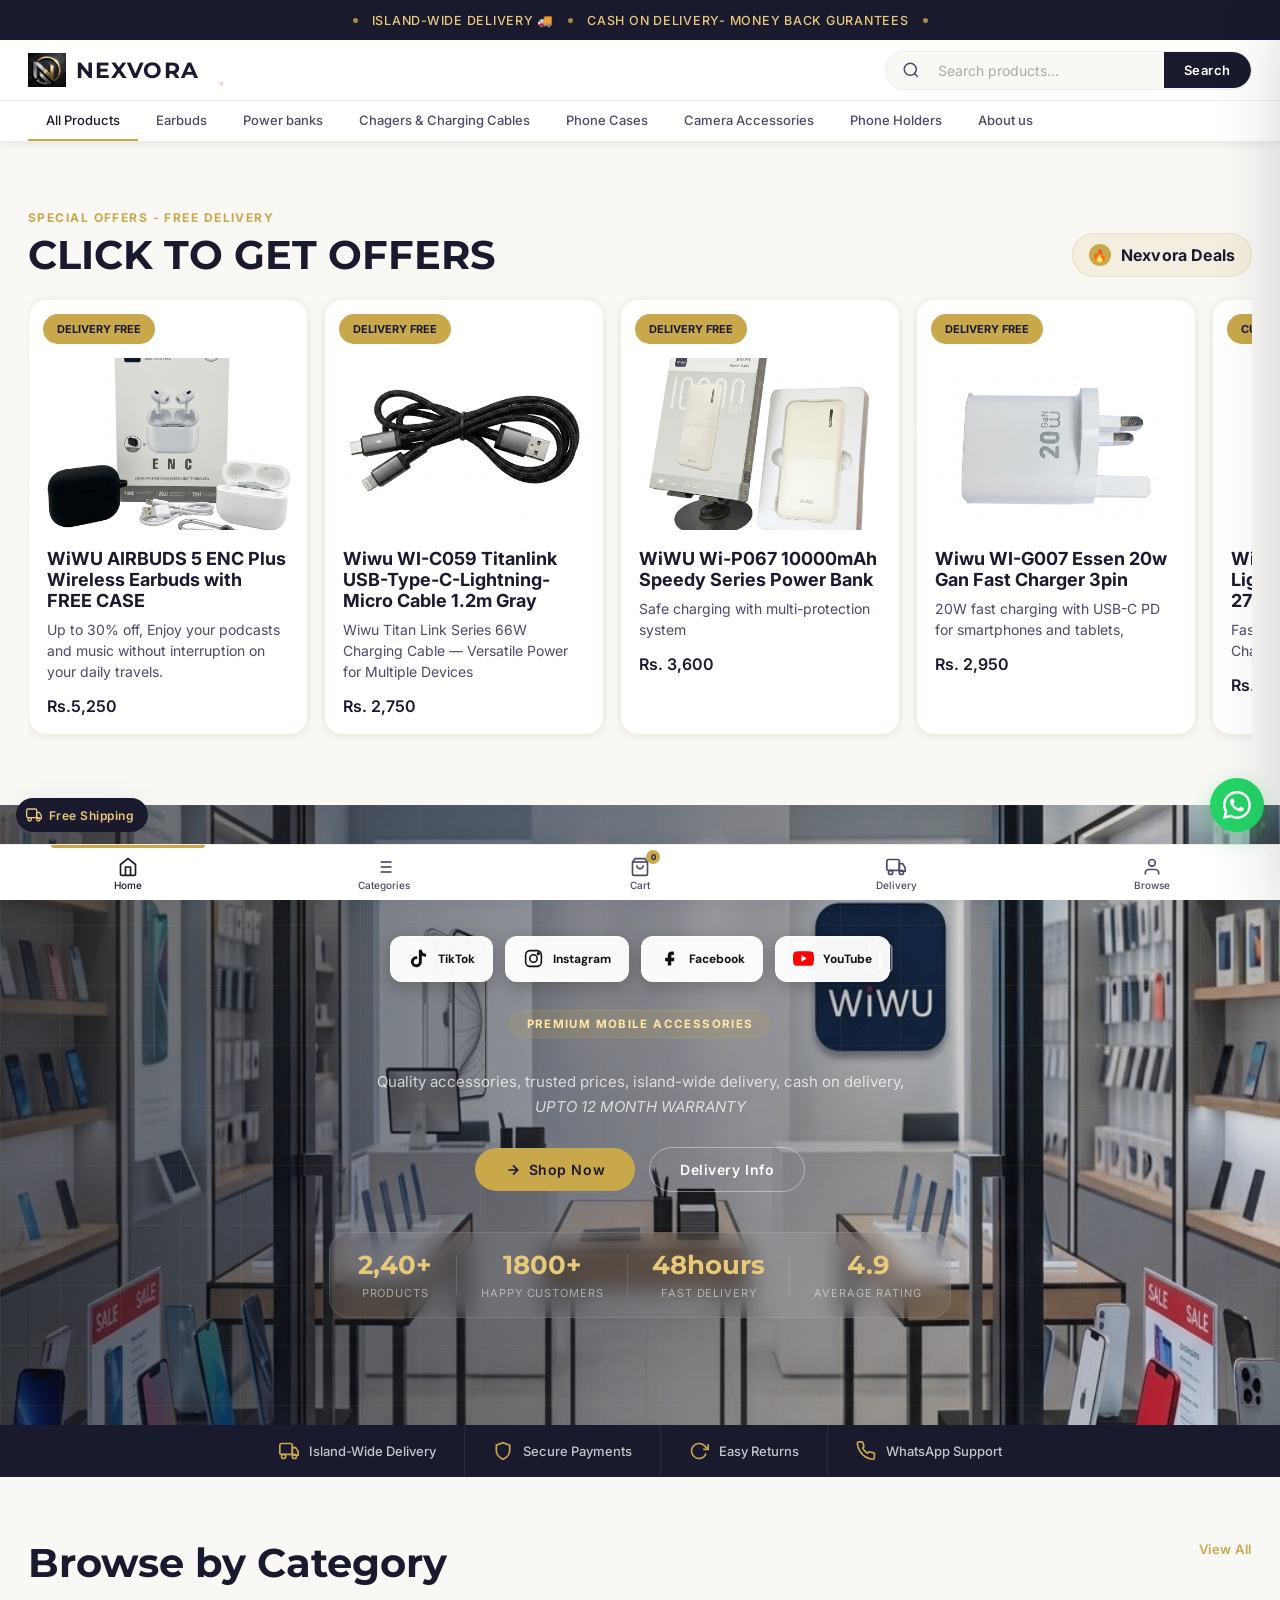
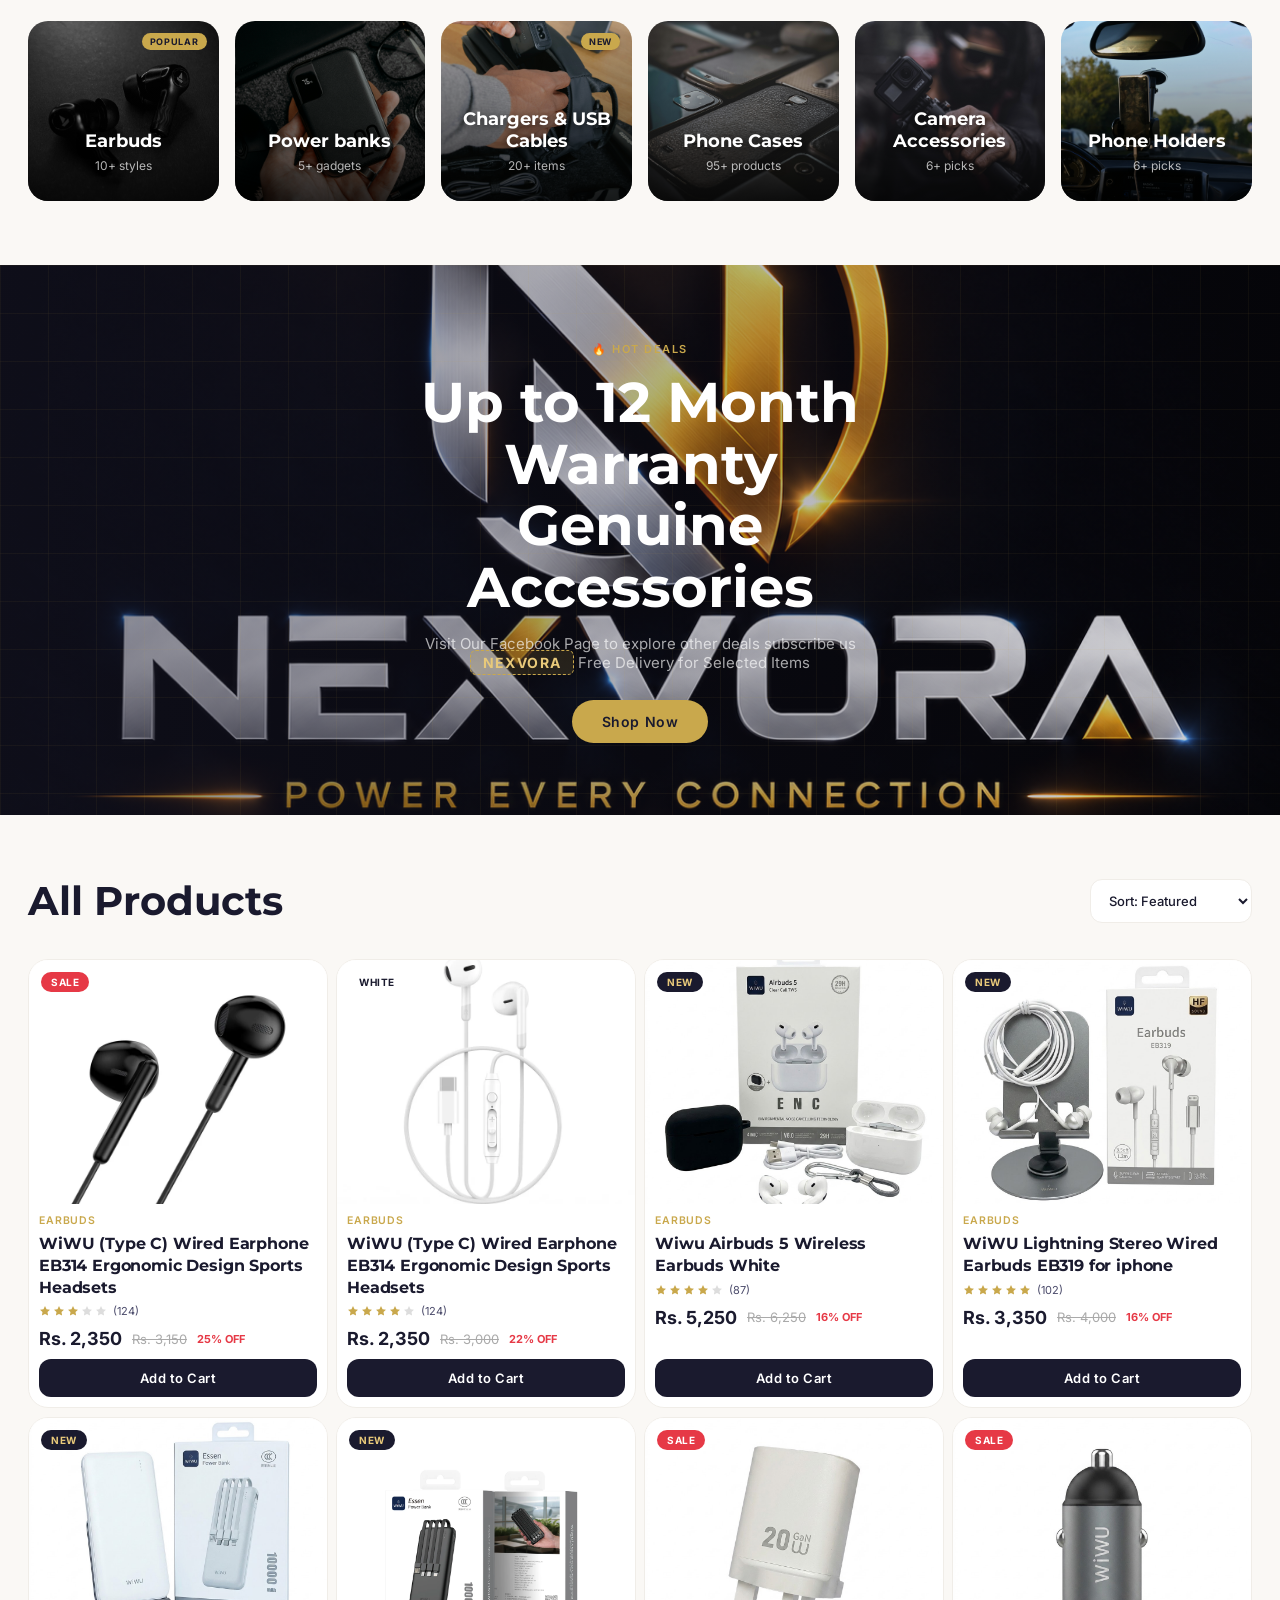
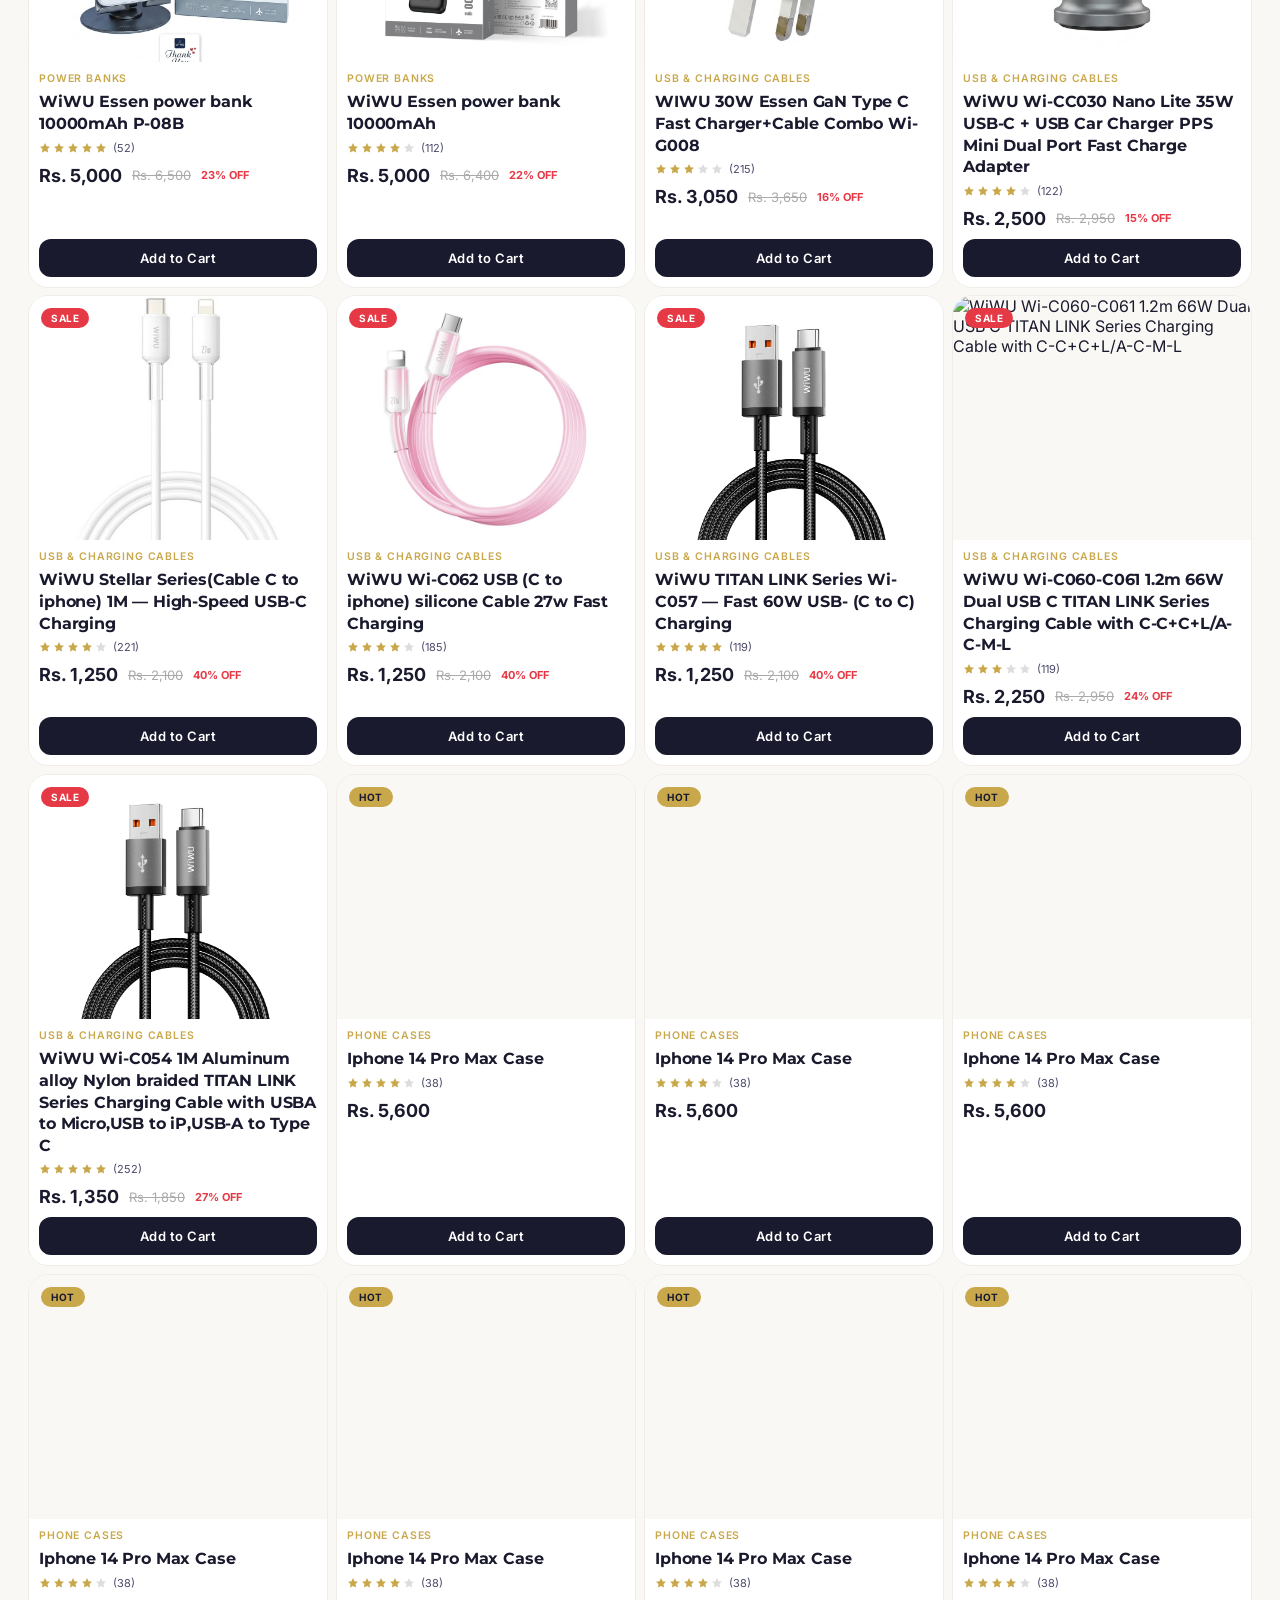
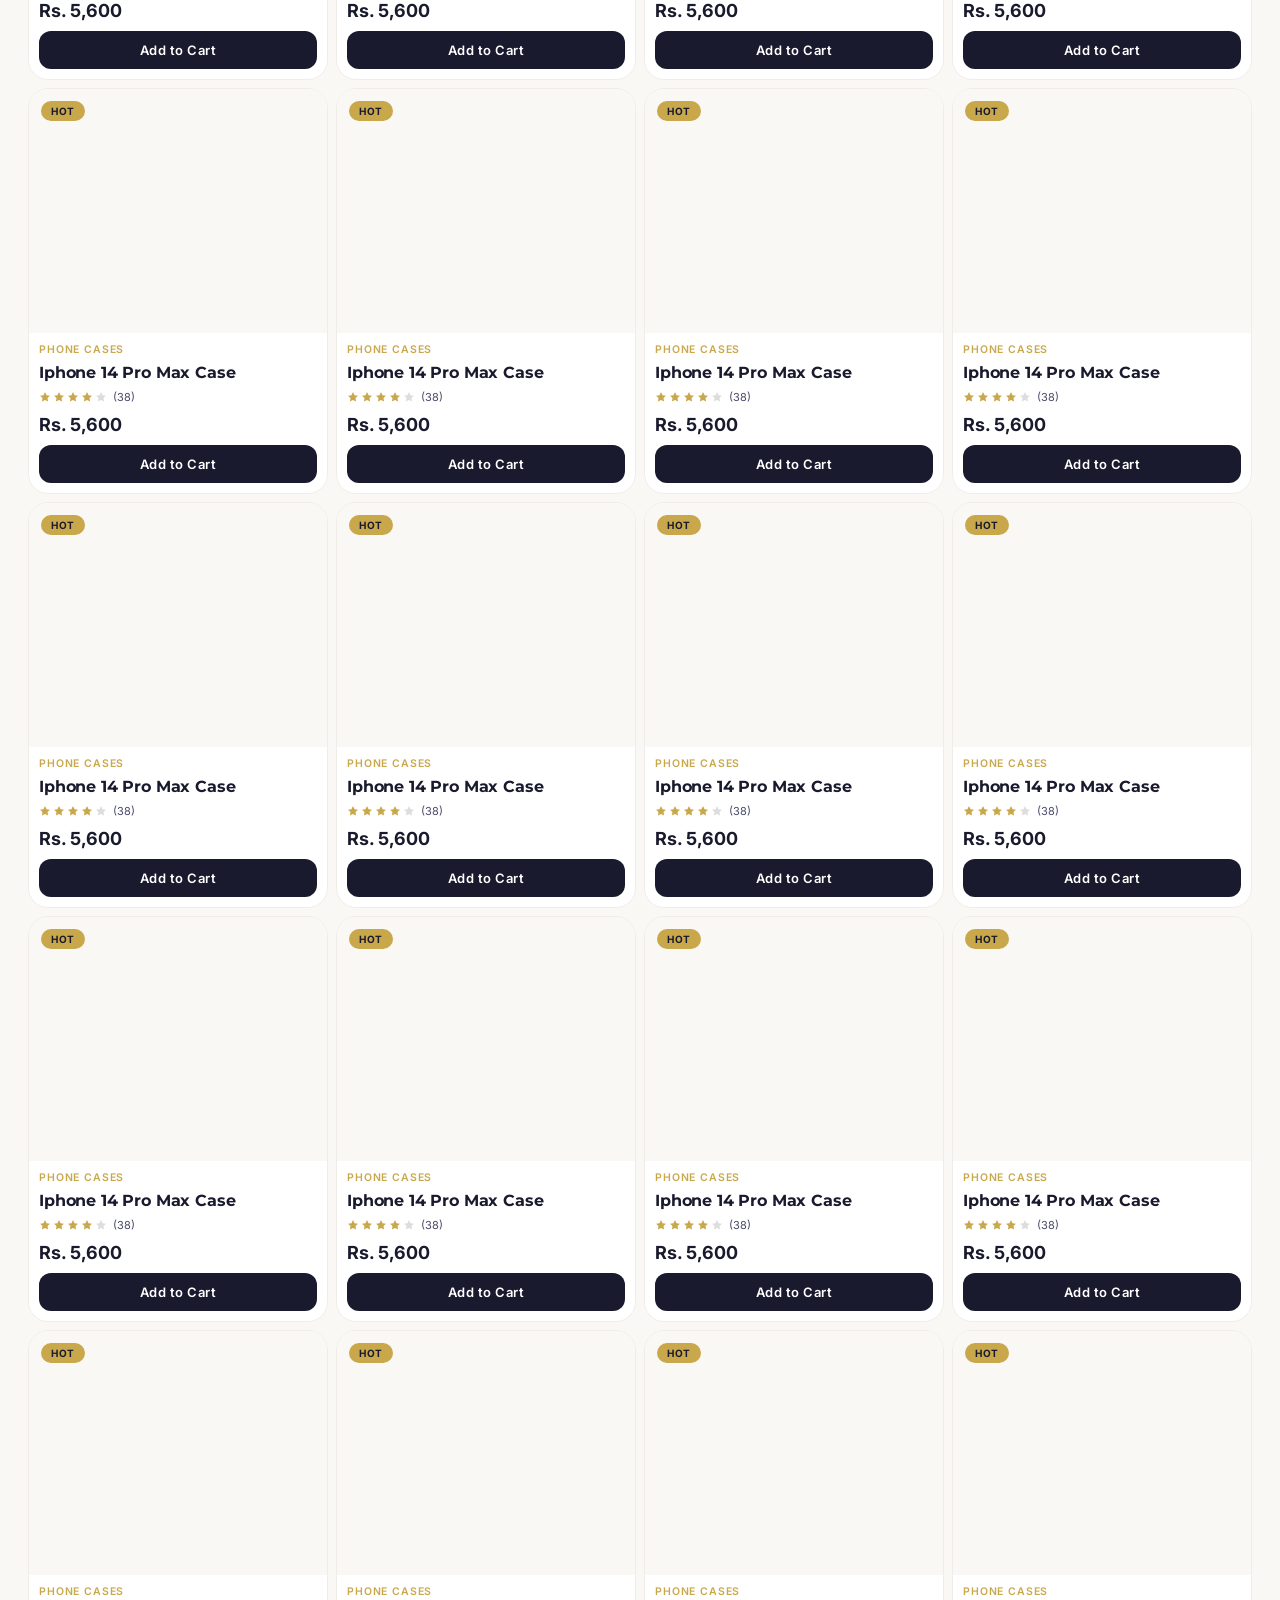
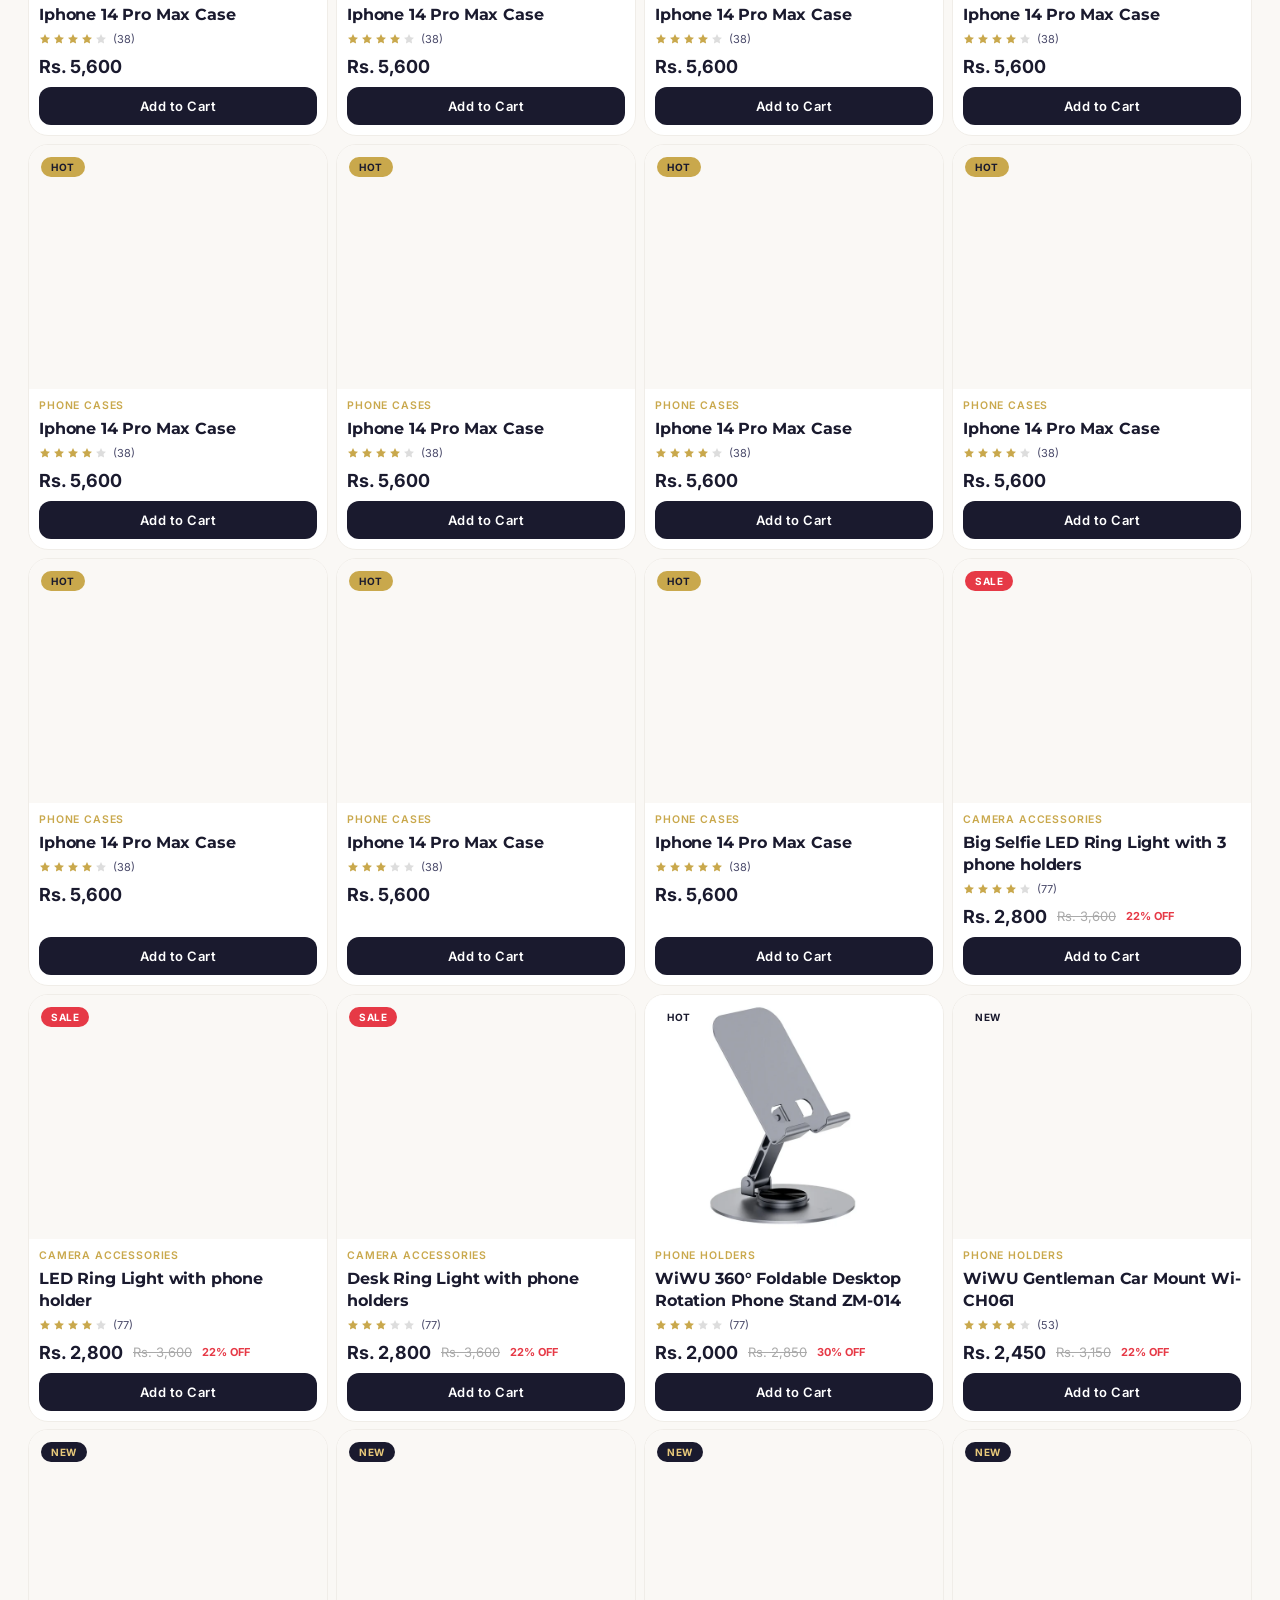
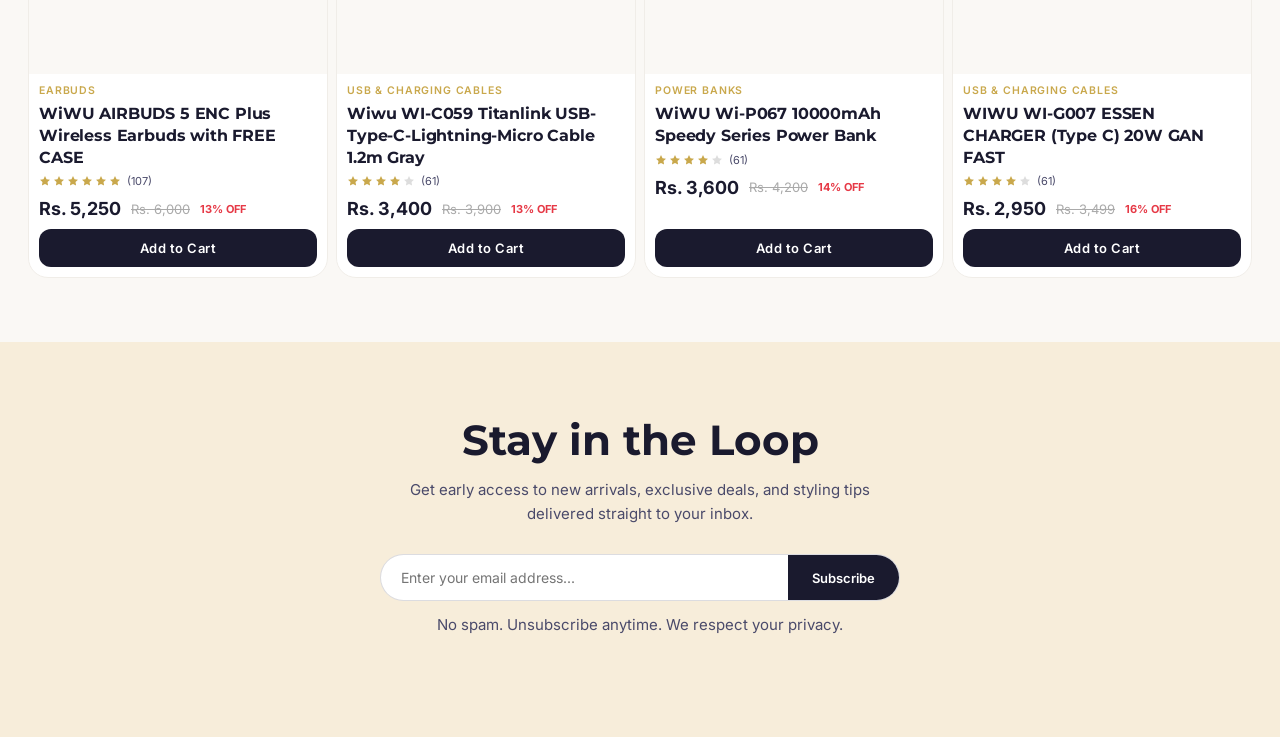
==== commit 016b58ea: "Add files via upload" ====
--- a/index.html
+++ b/index.html
@@ -169,7 +169,7 @@
       <a href="#" class="cat-link active" data-filter="all">All Products</a>
       <a href="#" class="cat-link" data-filter="Earbuds">Earbuds</a>
       <a href="#" class="cat-link" data-filter="Power banks">Power banks</a>
-      <a href="#" class="cat-link" data-filter="USB & Charging Cables">Chagers &amp; Charging Cables</a>
+      <a href="#" class="cat-link" data-filter="  ">Chagers &amp; Charging Cables</a>
       <a href="#" class="cat-link" data-filter="Phone Cases">Phone Cases</a>
       <a href="#" class="cat-link" data-filter="Camera Accessories">Camera Accessories</a>
       <a href="#" class="cat-link" data-filter="Phone Holders">Phone Holders</a>
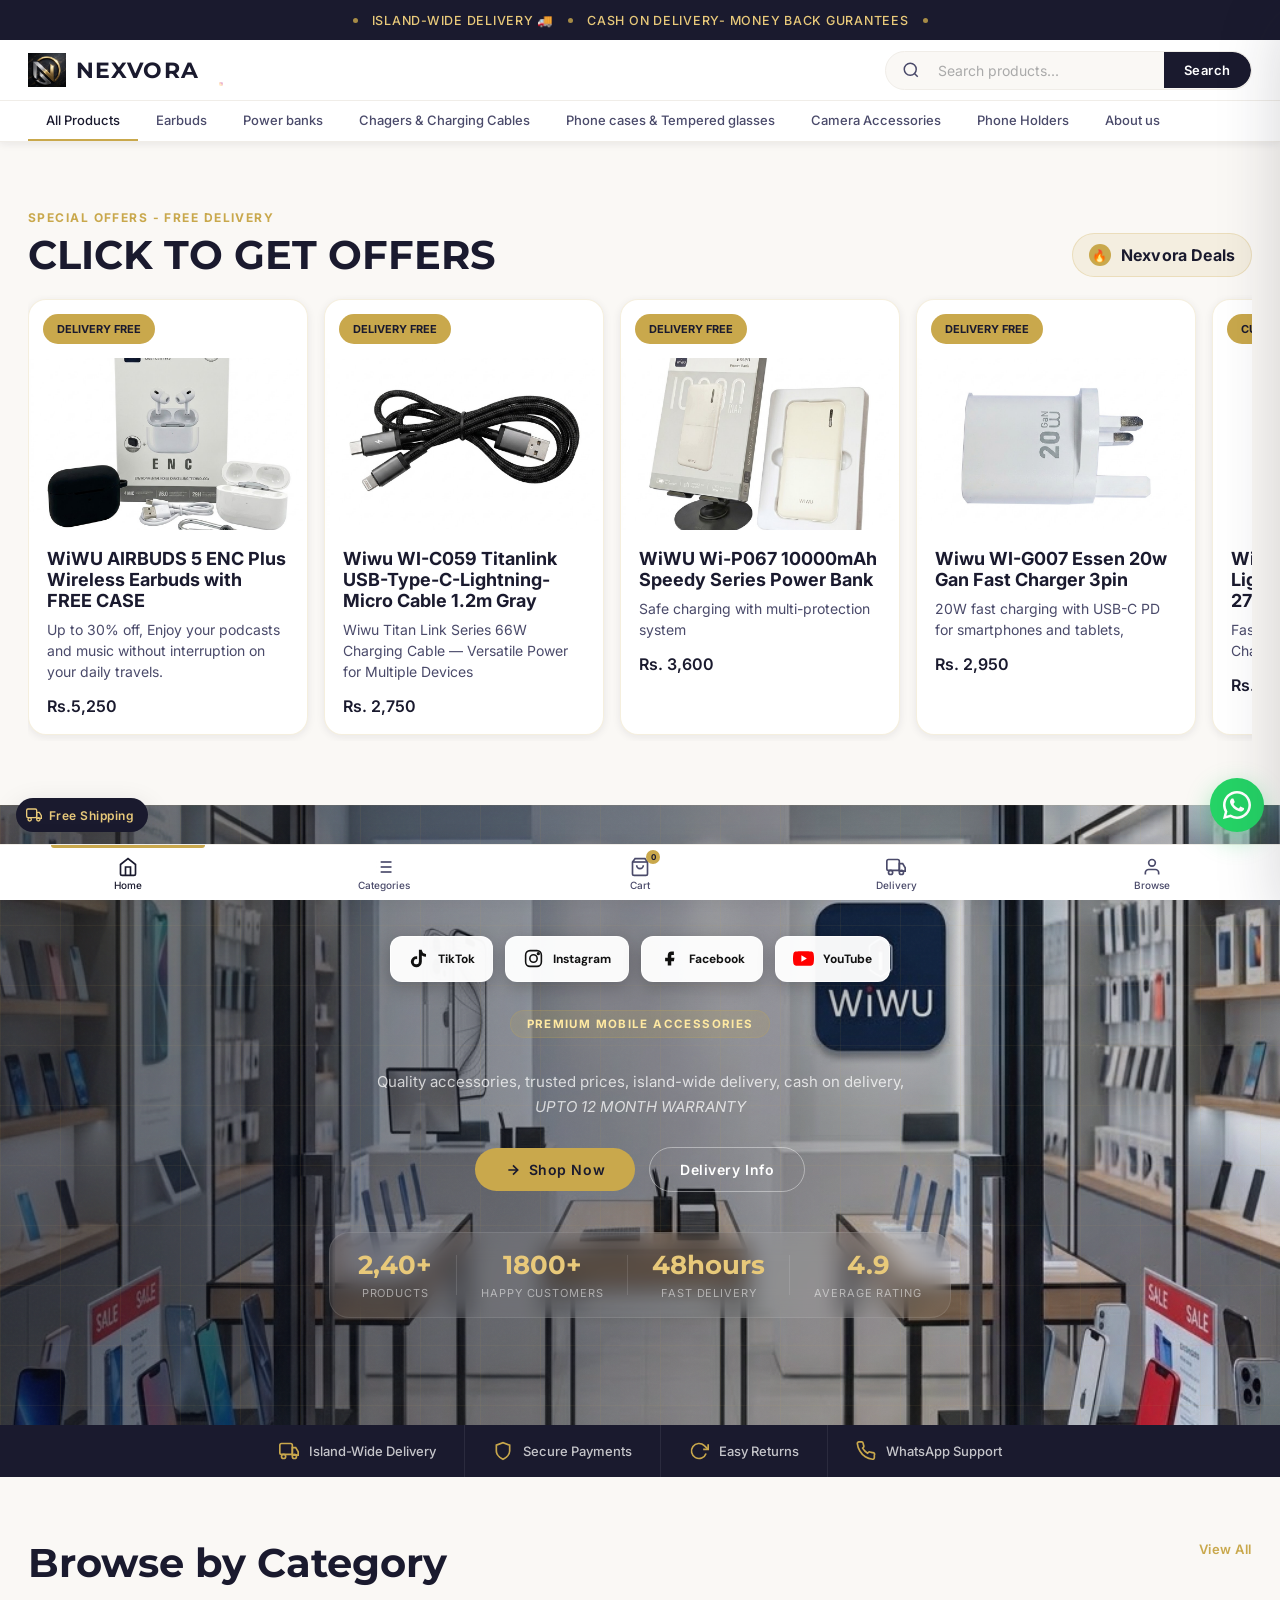
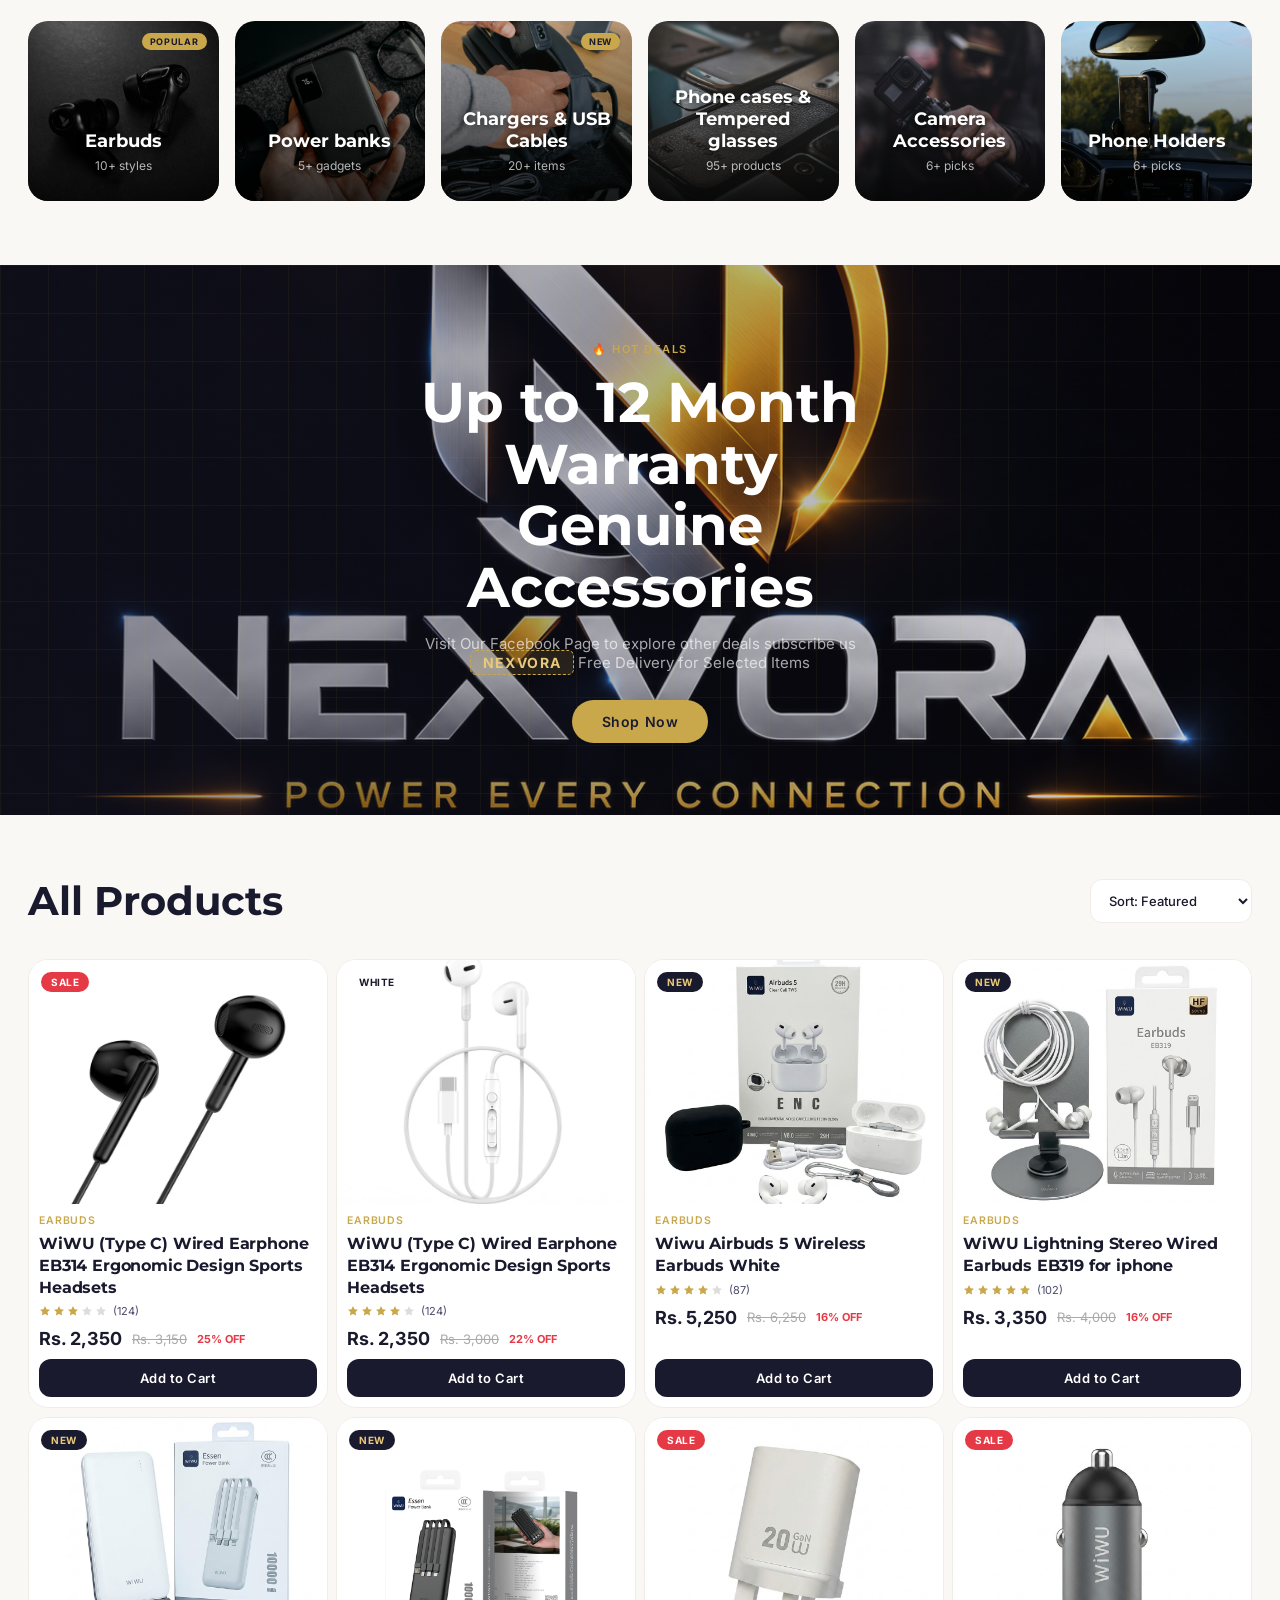
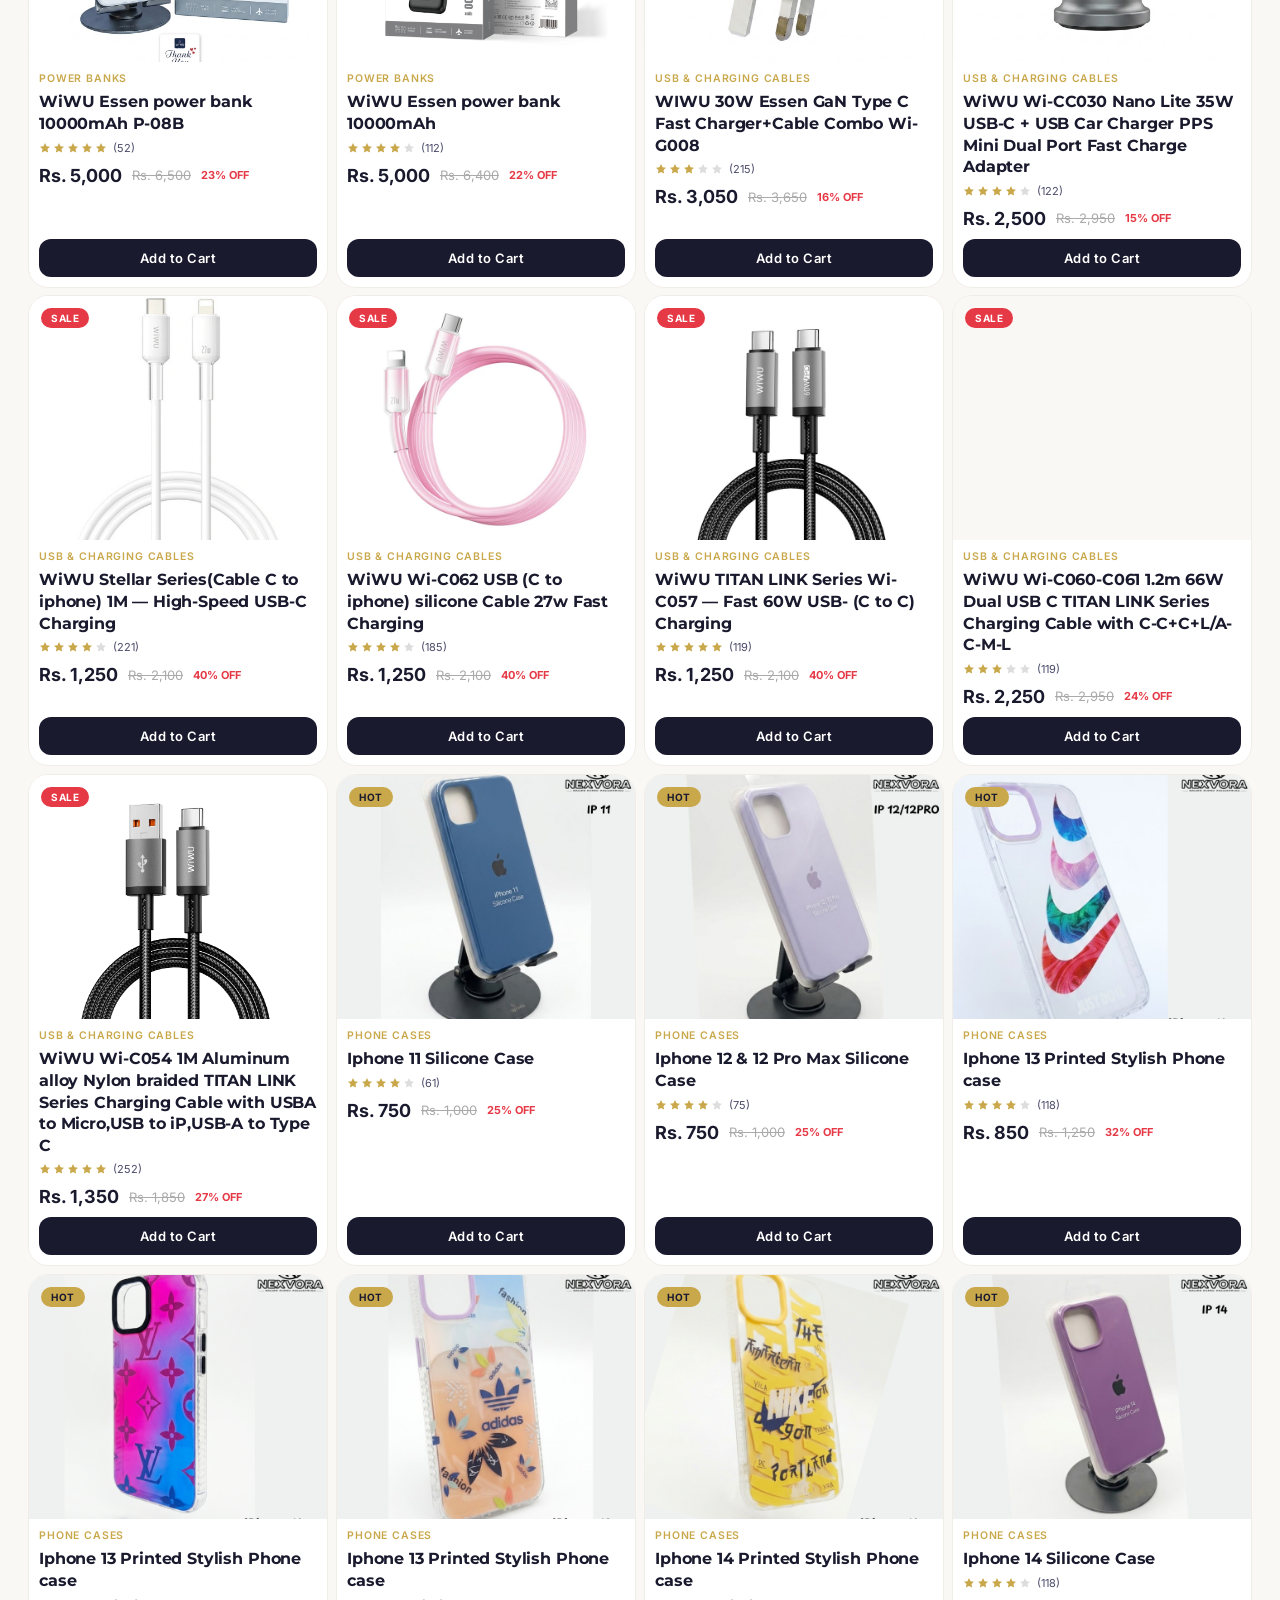
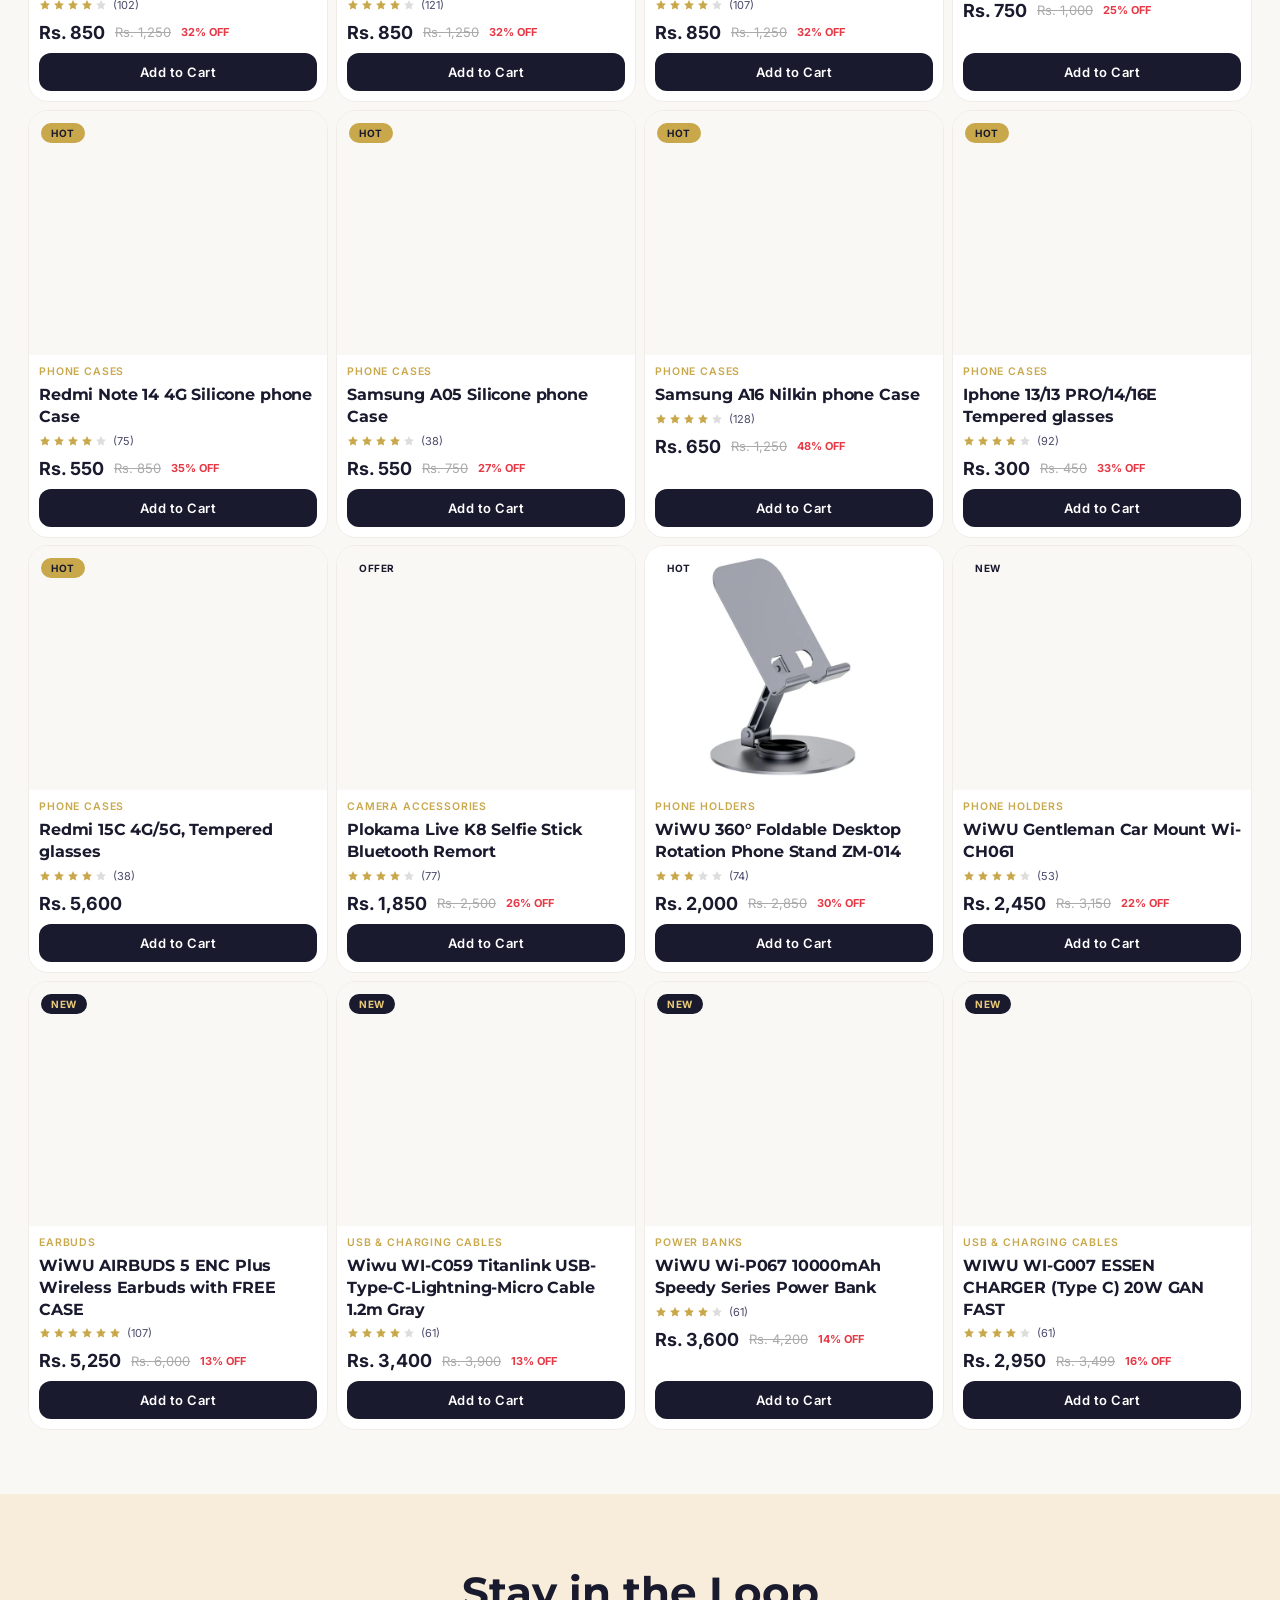
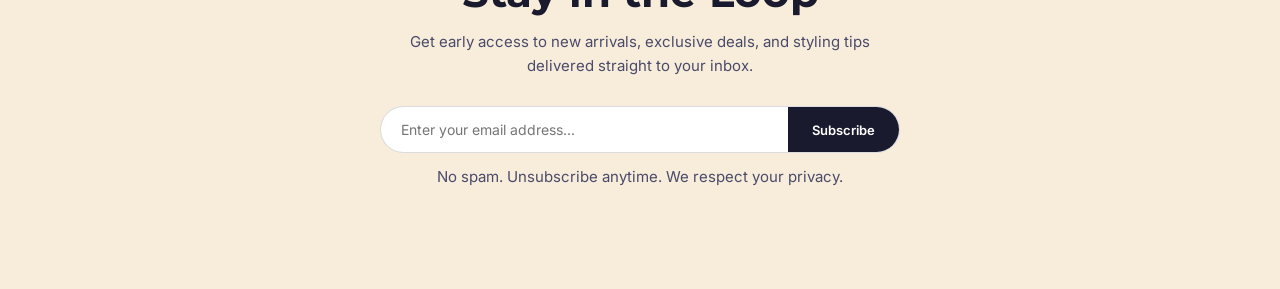
==== commit 30666d44: "Add files via upload" ====
--- a/index.html
+++ b/index.html
@@ -169,8 +169,8 @@
       <a href="#" class="cat-link active" data-filter="all">All Products</a>
       <a href="#" class="cat-link" data-filter="Earbuds">Earbuds</a>
       <a href="#" class="cat-link" data-filter="Power banks">Power banks</a>
-      <a href="#" class="cat-link" data-filter="  ">Chagers &amp; Charging Cables</a>
-      <a href="#" class="cat-link" data-filter="Phone Cases">Phone Cases</a>
+      <a href="#" class="cat-link" data-filter="USB & Charging Cables">Chagers &amp; Charging Cables</a>
+      <a href="#" class="cat-link" data-filter="Phone Cases">Phone cases & Tempered glasses</a>
       <a href="#" class="cat-link" data-filter="Camera Accessories">Camera Accessories</a>
       <a href="#" class="cat-link" data-filter="Phone Holders">Phone Holders</a>
       <a href="delivery.html" class="cat-link">About us</a>
@@ -493,7 +493,7 @@
                 <circle cx="12" cy="7" r="2" />
               </svg>
             </div>
-            <h3>Phone Cases</h3>
+            <h3>Phone cases & Tempered glasses</h3>
             <p>95+ products</p>
           </div>
         </div>
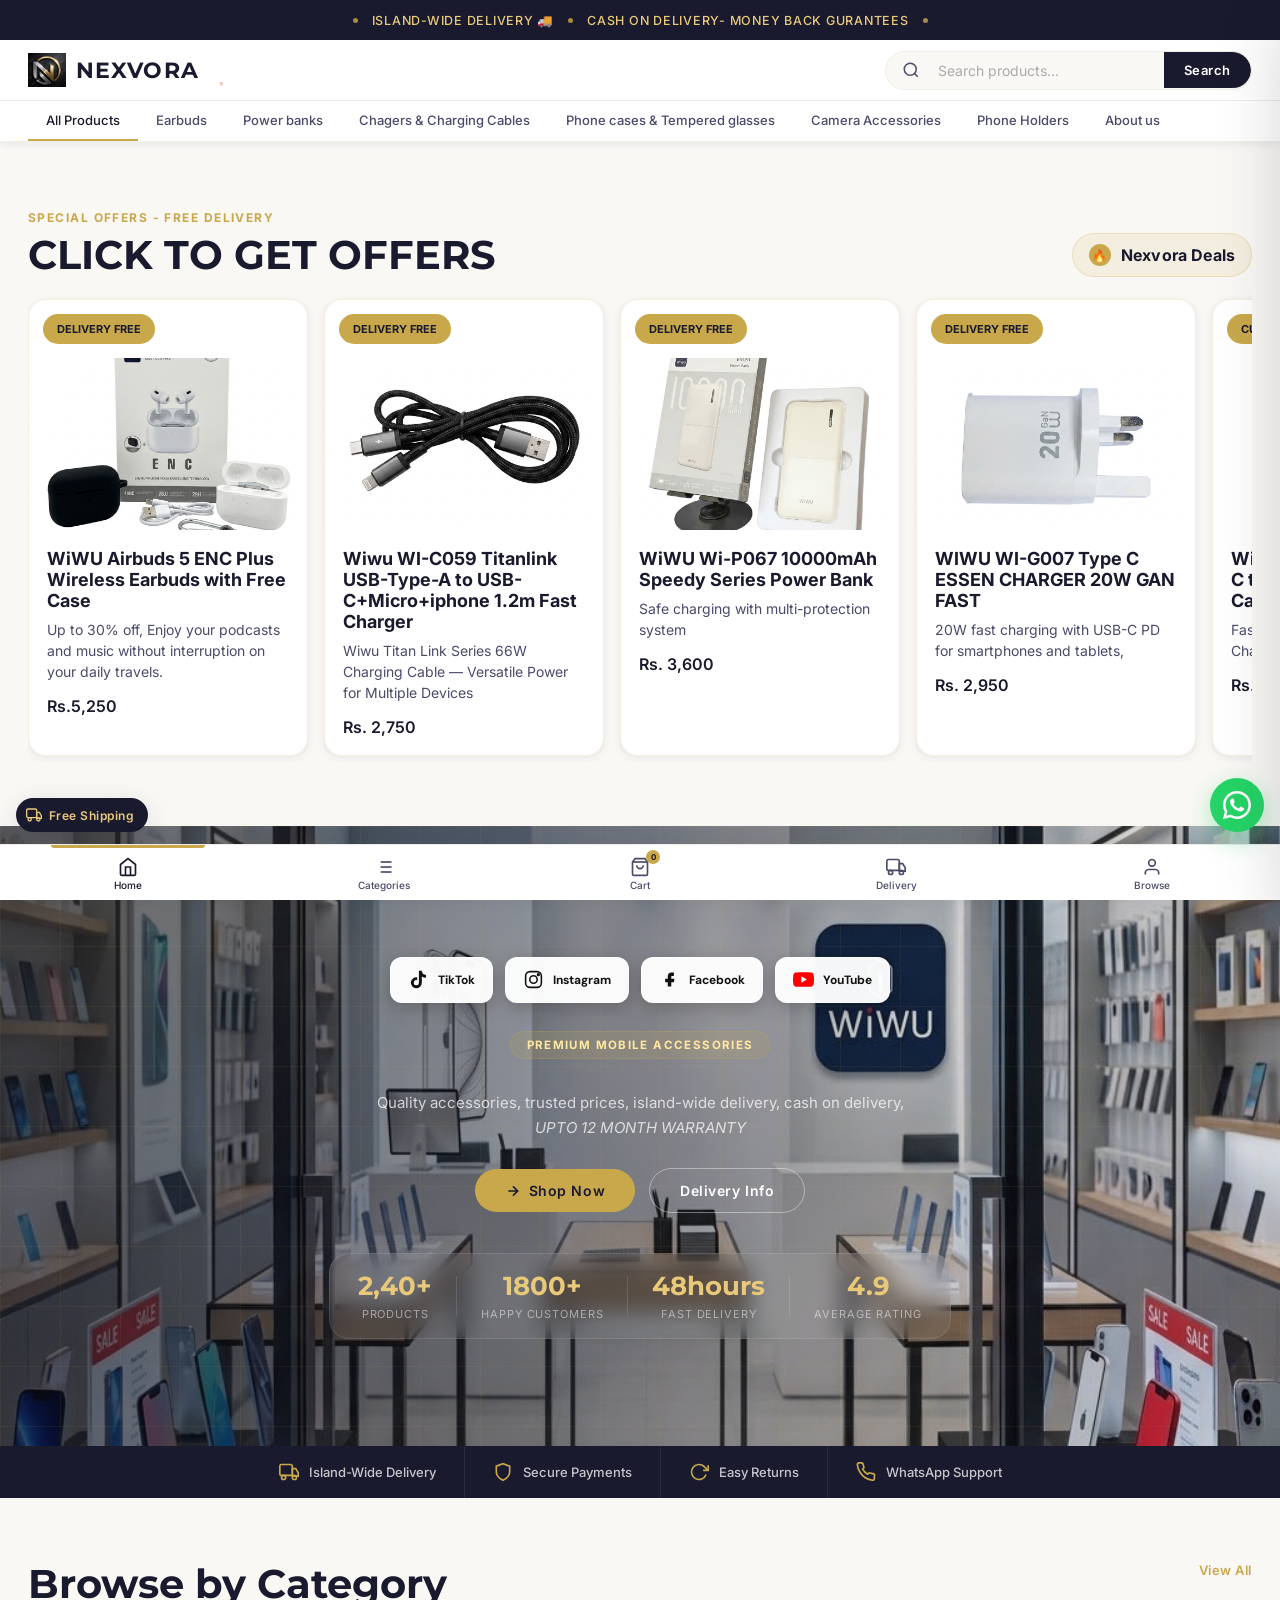
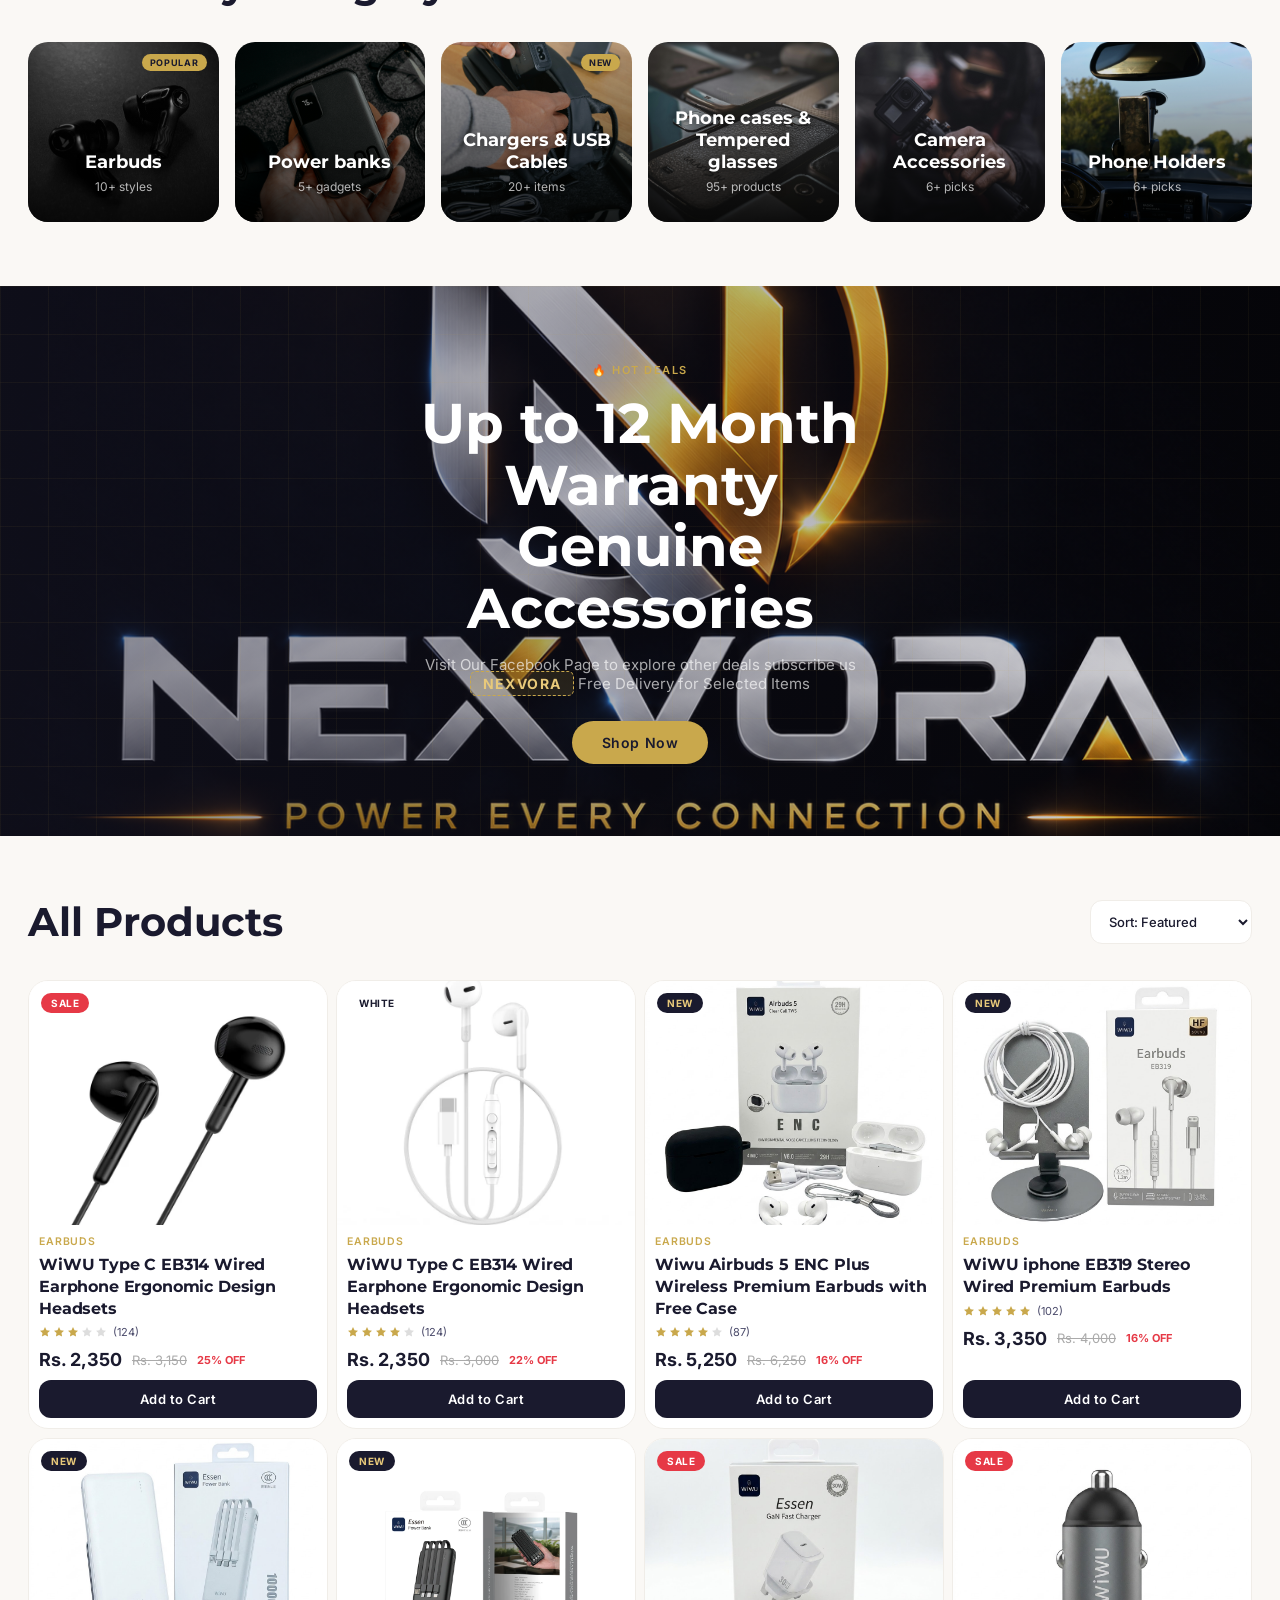
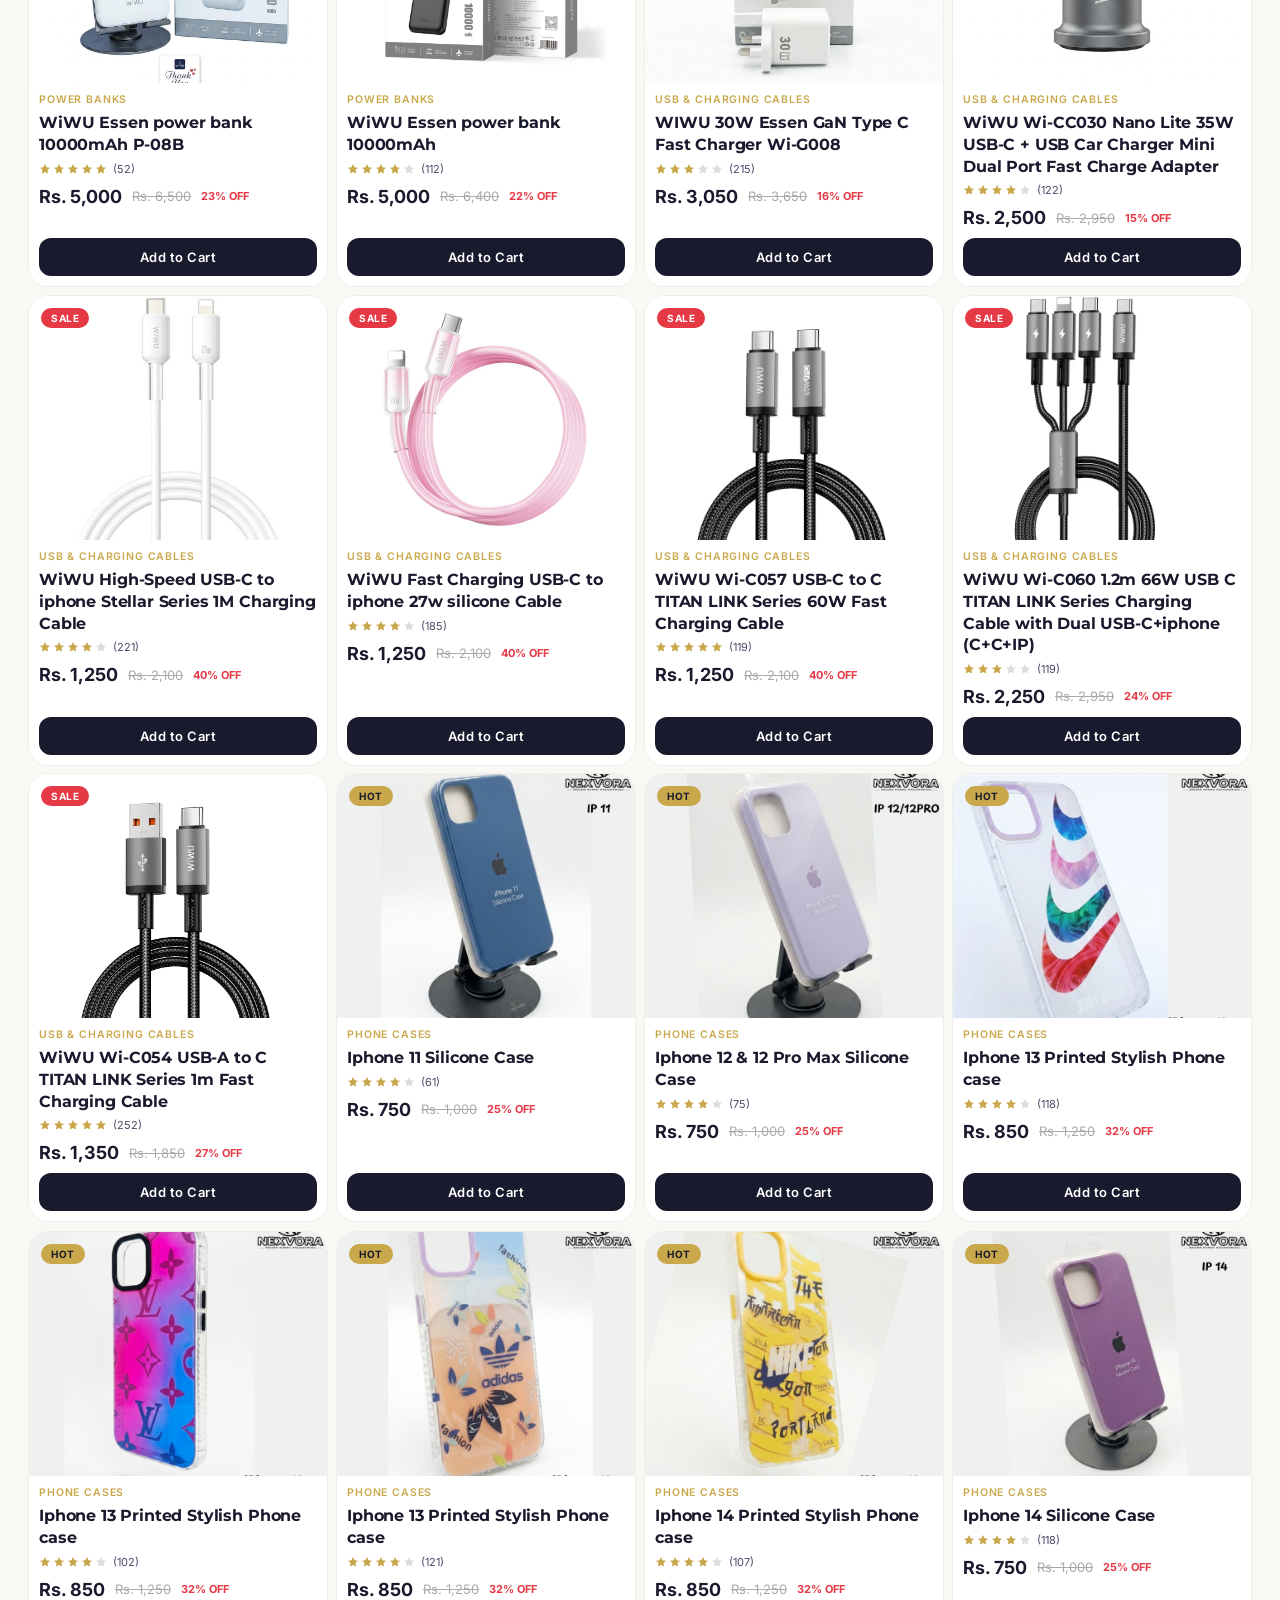
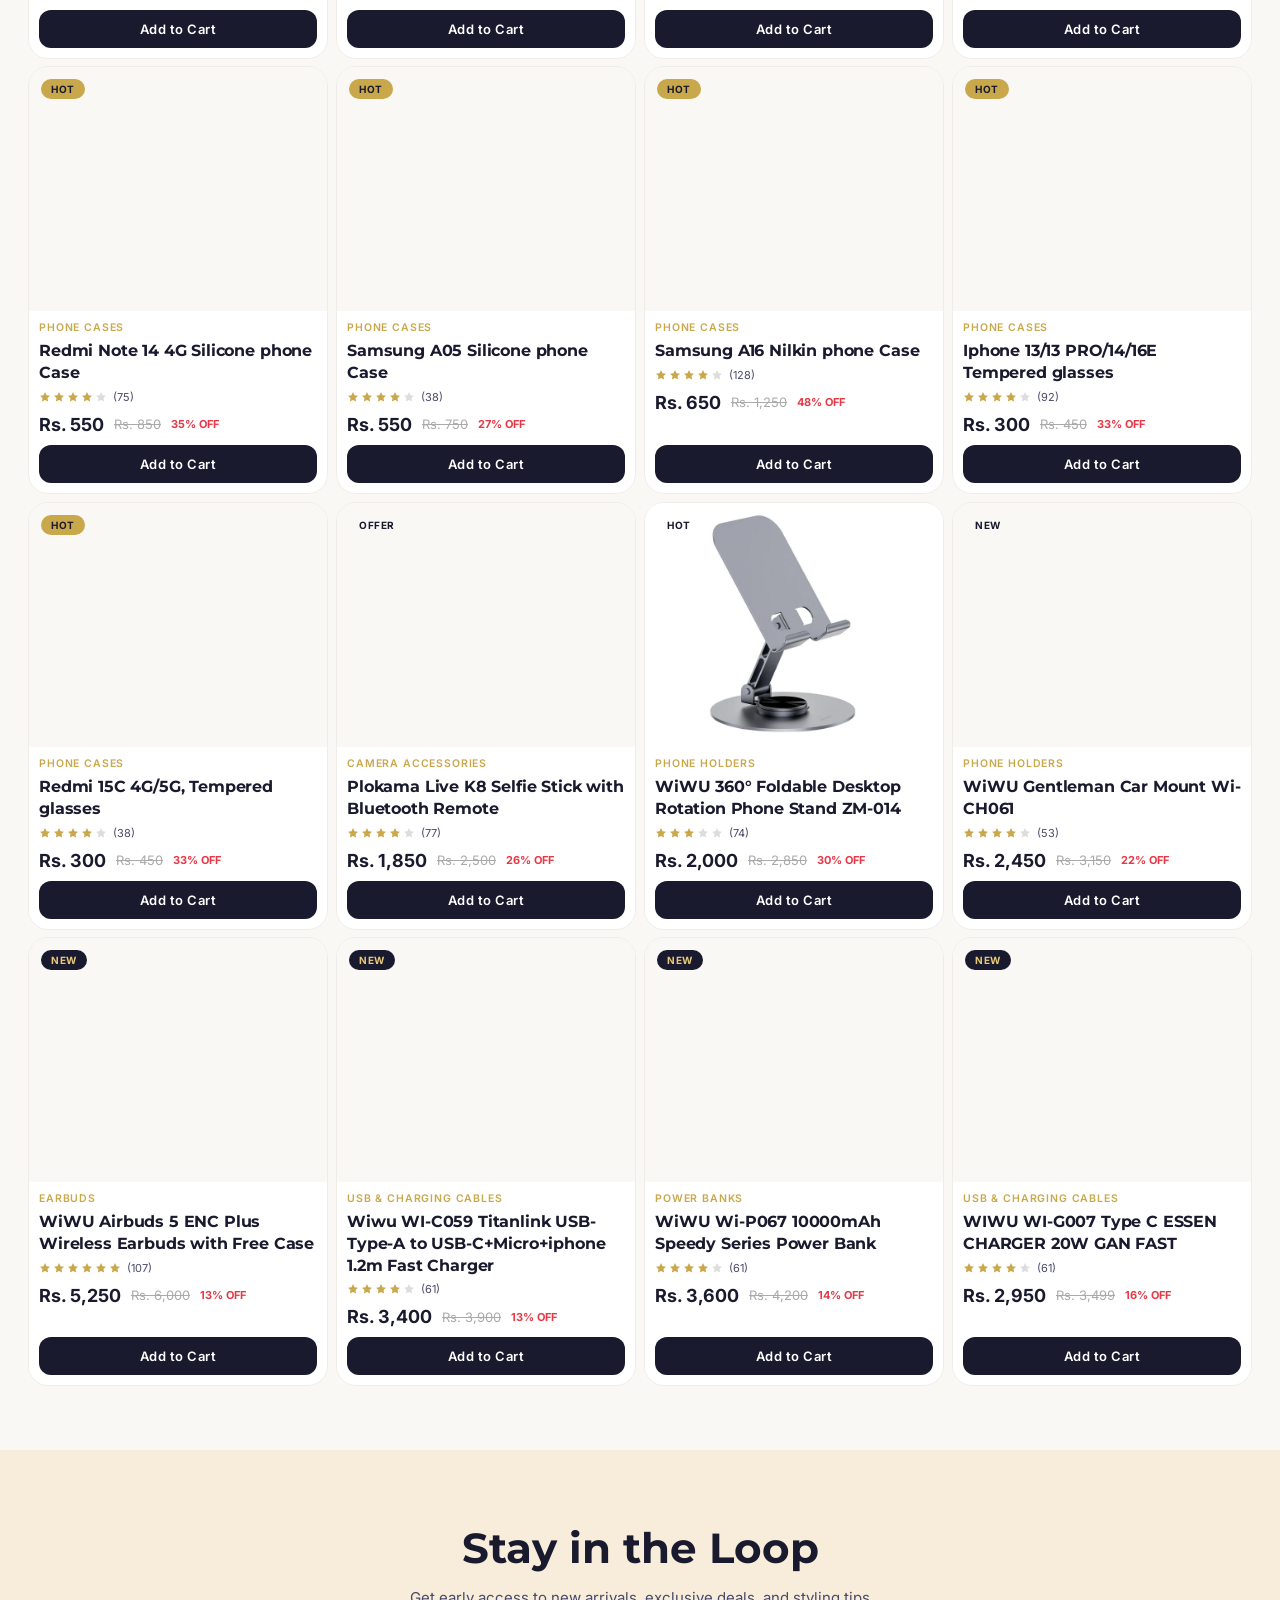
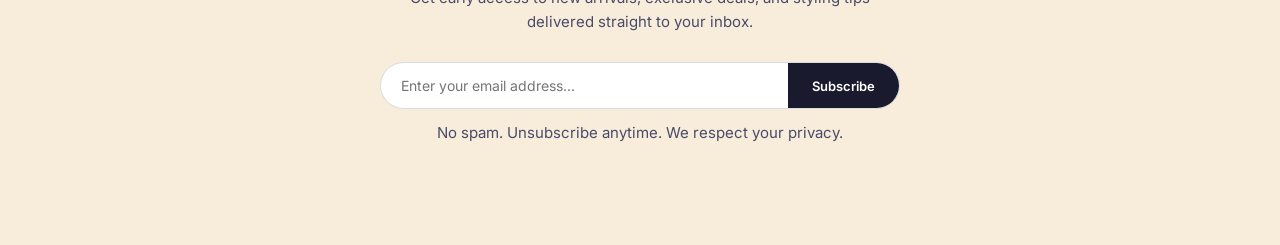
==== commit 1aa5a9b5: "Add files via upload" ====
--- a/index.html
+++ b/index.html
@@ -201,7 +201,7 @@
       <div class="special-card-img"
            style="background-image:url('images/AIRBUD5/AIRBUDS501.jpeg')"></div>
       <div class="special-card-body">
-        <h3>WiWU AIRBUDS 5 ENC Plus Wireless Earbuds with FREE CASE</h3>
+        <h3>WiWU Airbuds 5 ENC Plus Wireless Earbuds with Free Case</h3>
         <p>Up to 30% off,  Enjoy your podcasts and music without interruption on your daily travels.</p>
         <span class="special-price">Rs.5,250</span>
       </div>
@@ -212,7 +212,7 @@
      <div class="special-card-img"
            style="background-image:url('images/CHUSB23/CHUSB232.jpeg')"></div>
       <div class="special-card-body">
-        <h3>Wiwu WI-C059 Titanlink USB-Type-C-Lightning-Micro Cable 1.2m Gray</h3>
+        <h3>Wiwu WI-C059 Titanlink USB-Type-A to USB-C+Micro+iphone 1.2m Fast Charger</h3>
         <p>Wiwu Titan Link Series 66W Charging Cable — Versatile Power for Multiple Devices</p>
         <span class="special-price">Rs. 2,750</span>
       </div>
@@ -234,7 +234,7 @@
       <div class="special-card-img"
            style="background-image:url('images/CHC20/CHC20W01.jpeg')"></div>
       <div class="special-card-body">
-        <h3>Wiwu WI-G007 Essen 20w Gan Fast Charger 3pin</h3>
+        <h3>WIWU WI-G007 Type C ESSEN CHARGER 20W GAN FAST</h3>
         <p>20W fast charging with USB-C PD for smartphones and tablets,</p>
         <span class="special-price">Rs. 2,950</span>
       </div>
@@ -248,7 +248,7 @@
       <div class="special-card-img"
            style="background-image:url('images/CHC2IPPINK/CHC2IPPINK4.webp')"></div>
       <div class="special-card-body">
-        <h3>WiWU Wi-C062 USB C to Lightning Silicone Cable 27W Fast Charging iphone</h3>
+        <h3>WiWU Fast Charging USB-C to iphone 27w silicone  Cable</h3>
         <p>Fast, Flexible, and Tangle-Free Charging</p>
         <span class="special-price">Rs. 1,250</span>
       </div>
